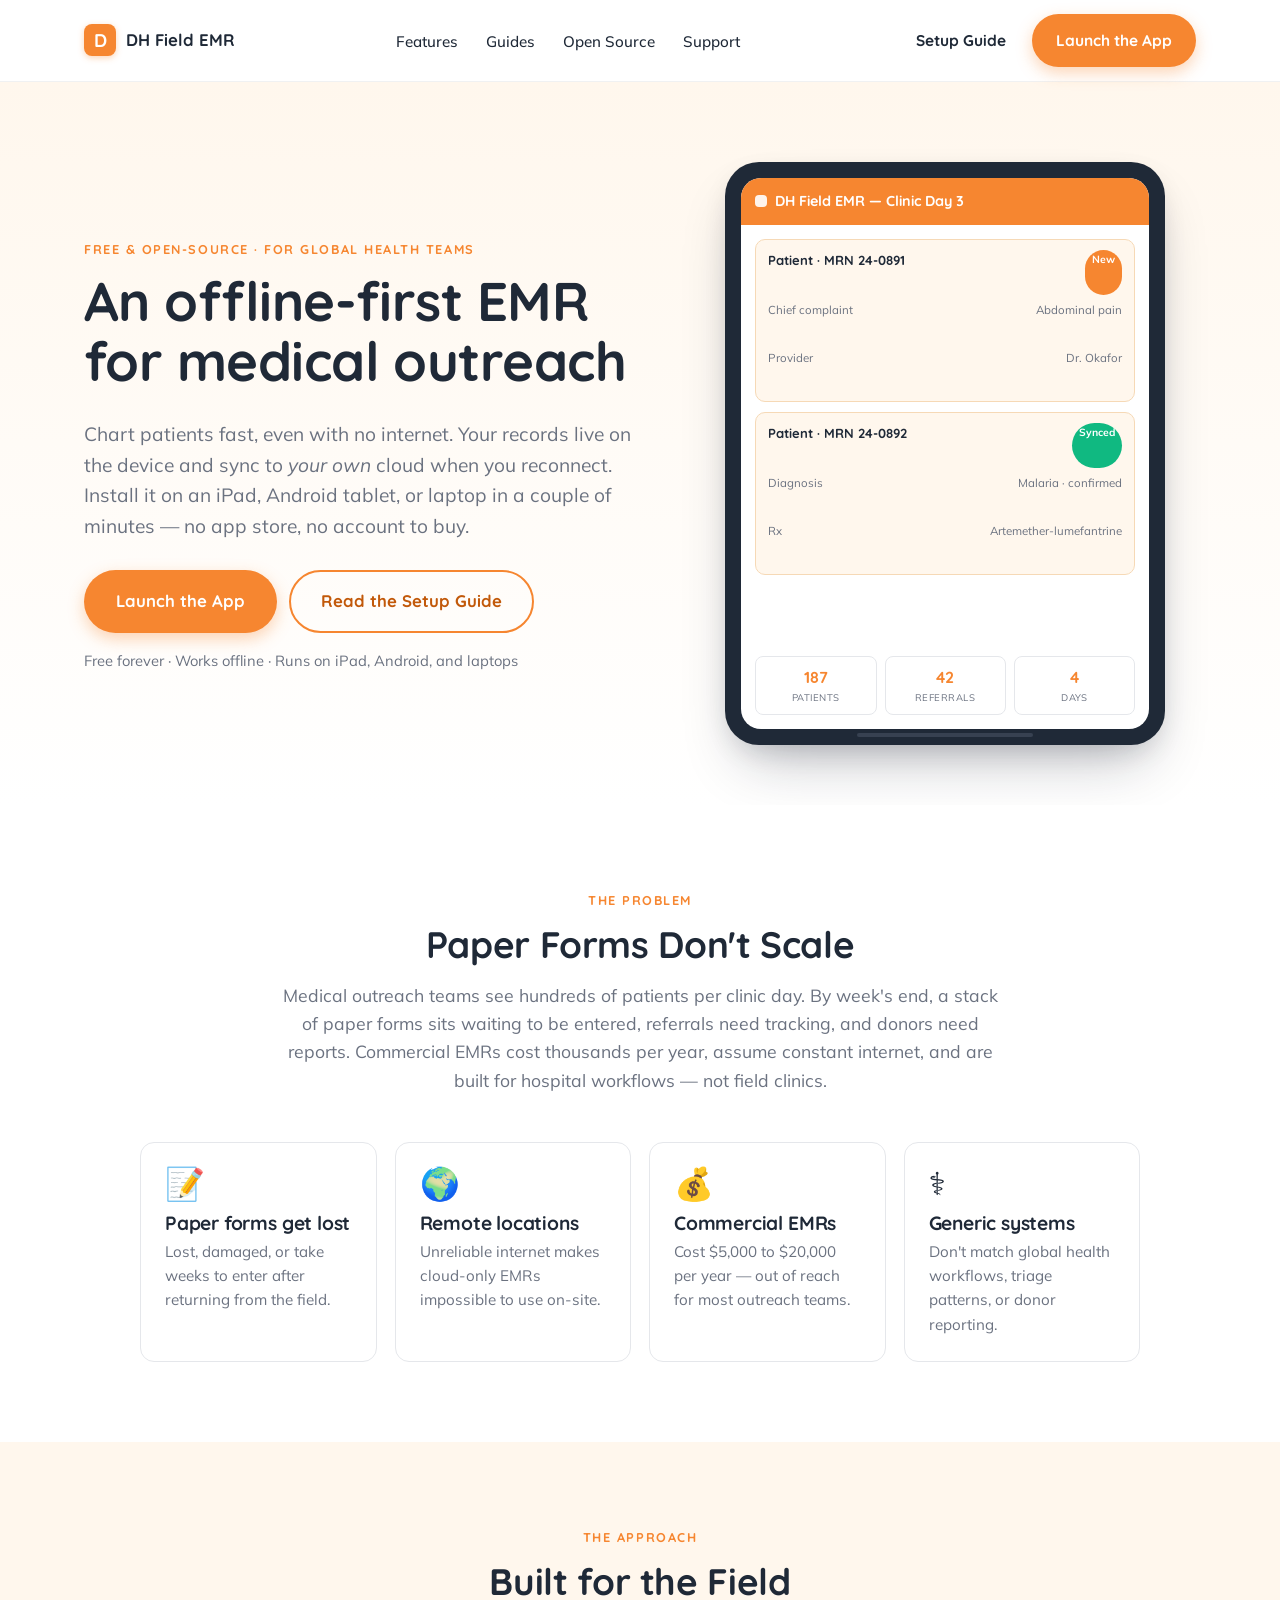
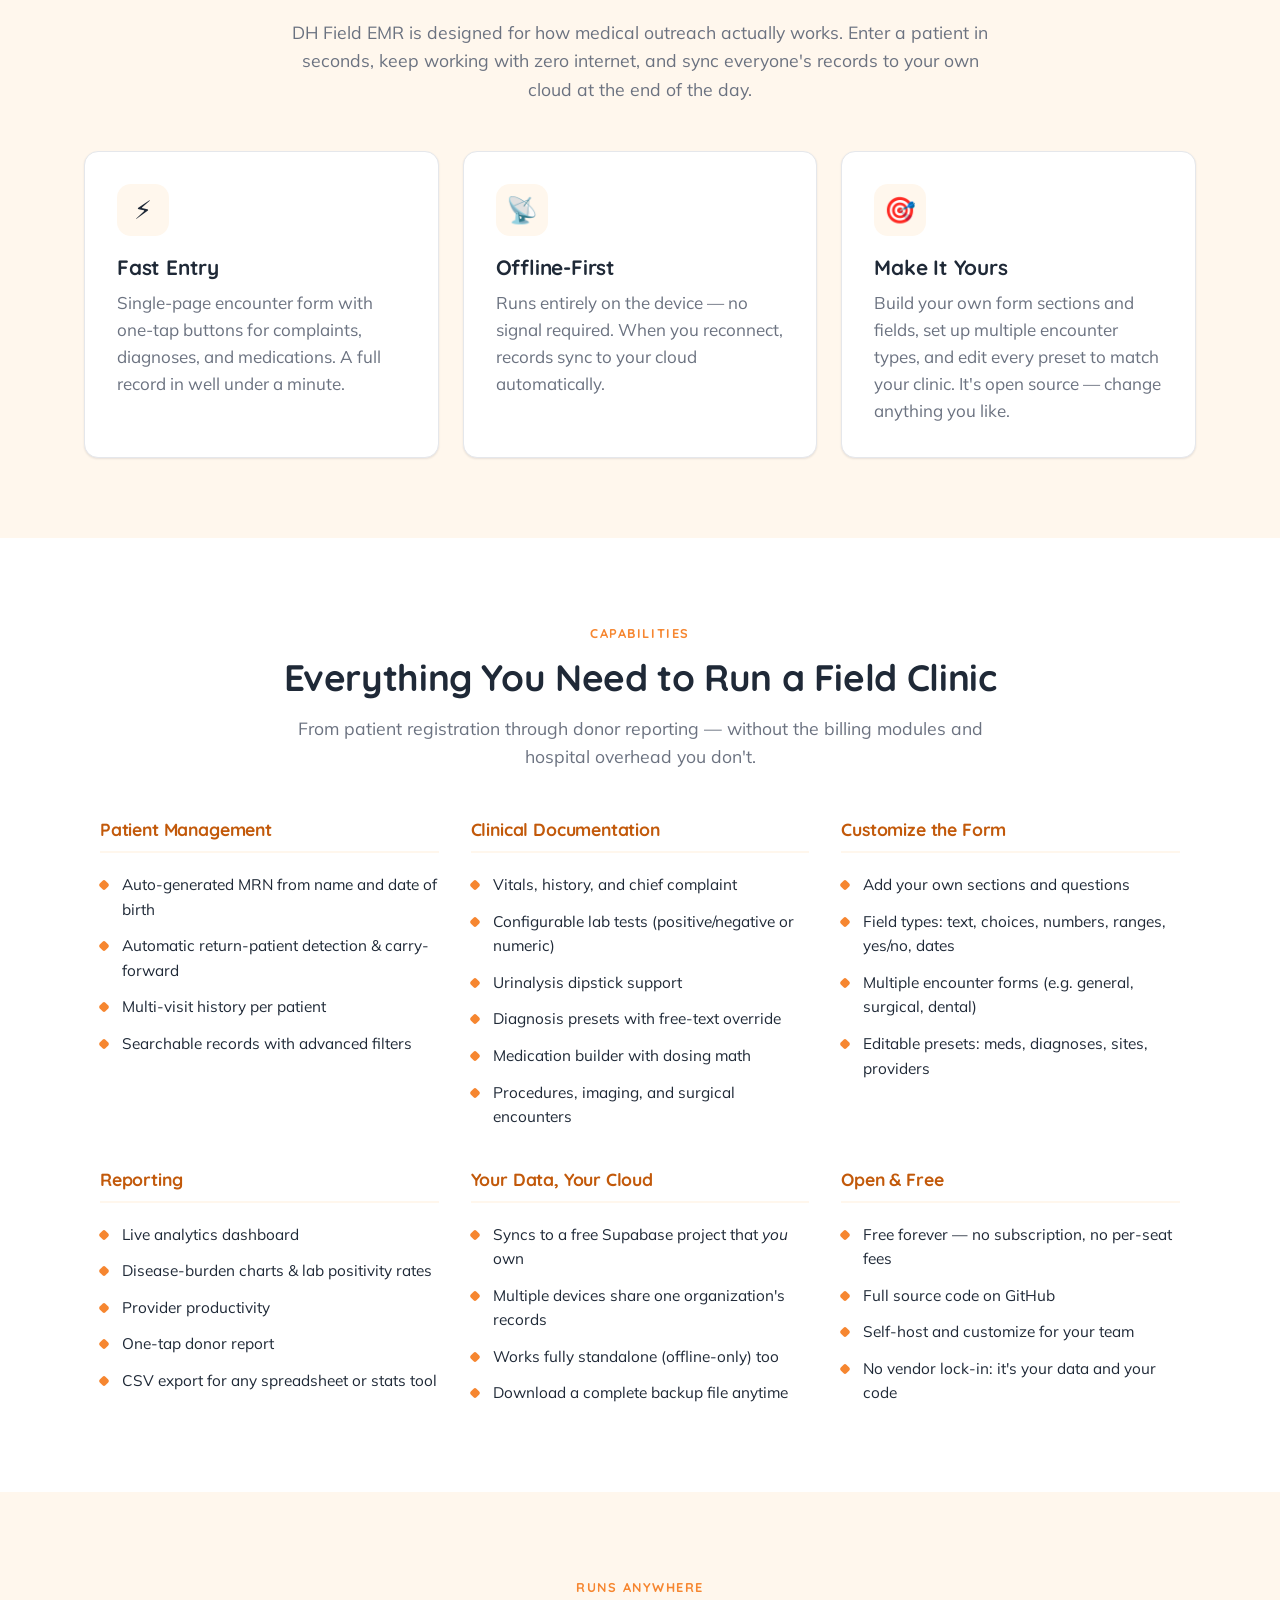
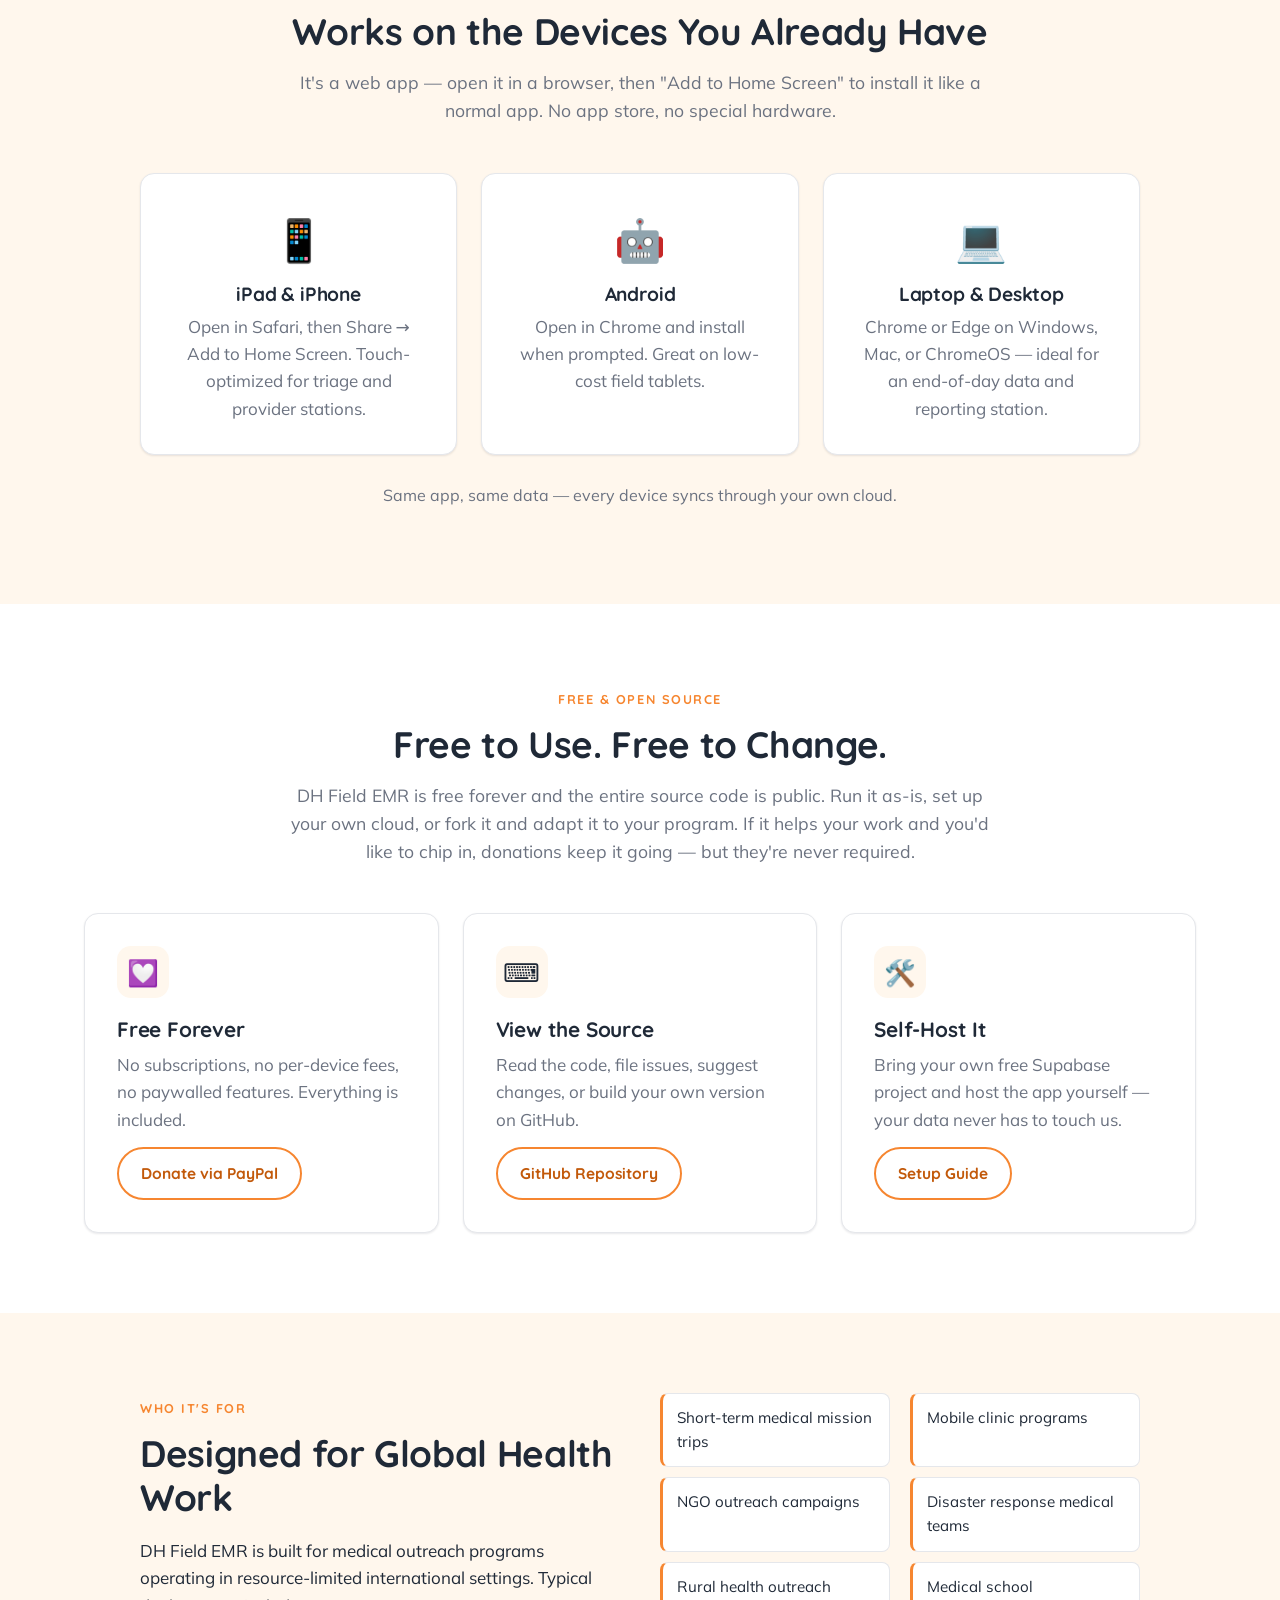
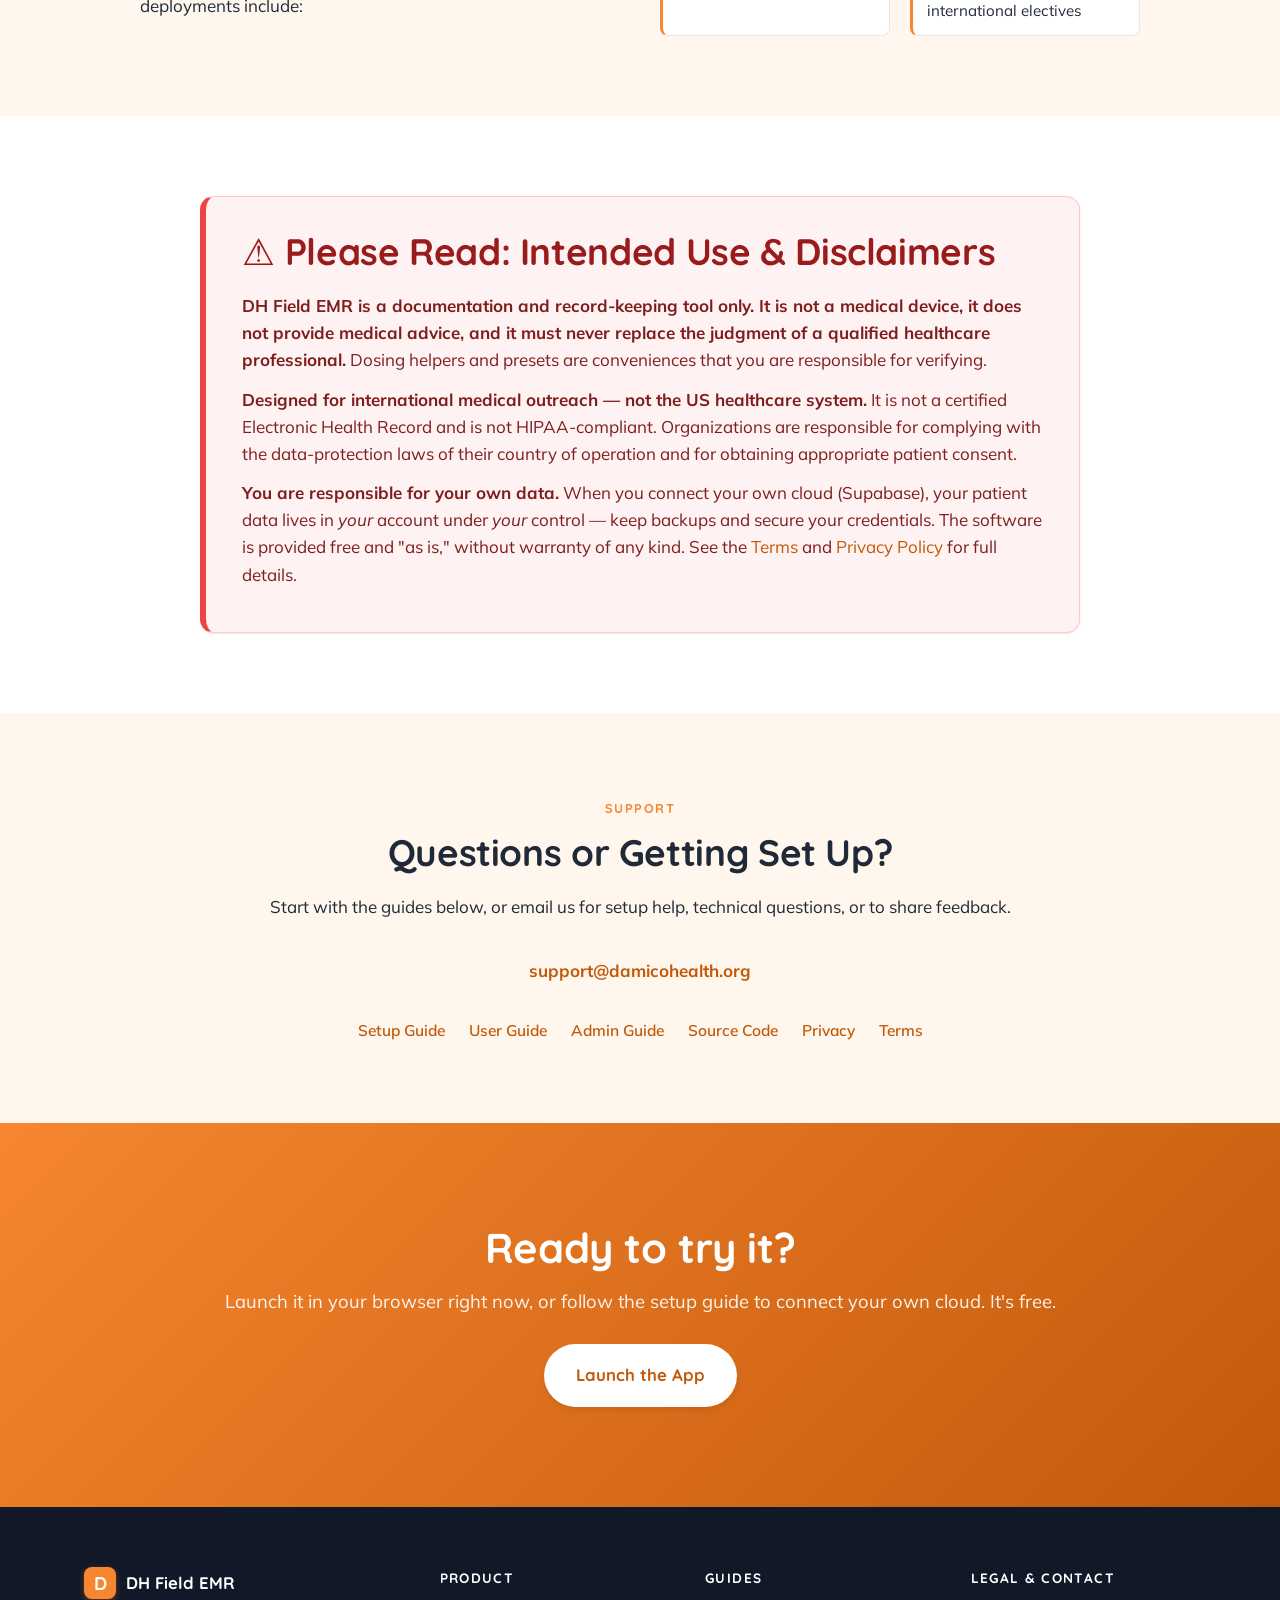
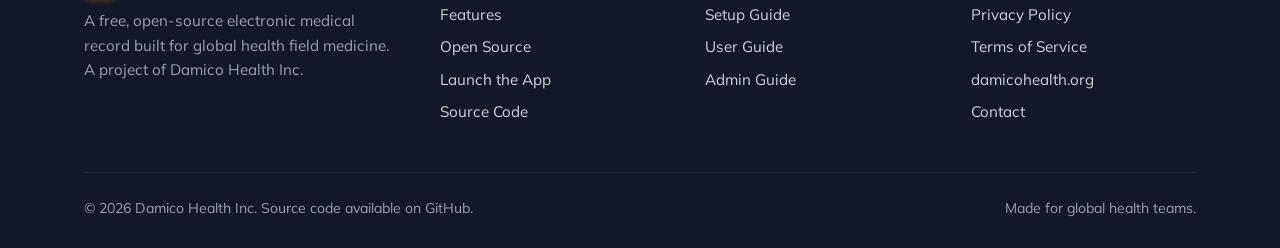
==== index.html @ e1075372 "Rebuild site for the free, open-source PWA direction - Home: honest framing (free + donations, sourc" ====
<!doctype html>
<html lang="en">
<head>
<meta charset="utf-8" />
<meta name="viewport" content="width=device-width, initial-scale=1" />
<meta name="theme-color" content="#F68630" />

<title>DH Field EMR — A free, offline-first EMR for medical outreach</title>
<meta name="description" content="DH Field EMR is a free, open-source electronic medical record for global health and medical outreach teams. Runs in your browser, works offline, and syncs to your own cloud. Install it on an iPad, Android tablet, or laptop." />
<meta name="keywords" content="field EMR, medical outreach, global health EMR, offline EMR, open source EMR, free EMR, self-hosted EMR, PWA, Supabase, Damico Health" />
<meta name="author" content="Damico Health Inc." />
<link rel="canonical" href="https://damicohealth.com/" />

<!-- Open Graph -->
<meta property="og:type" content="website" />
<meta property="og:url" content="https://damicohealth.com/" />
<meta property="og:title" content="DH Field EMR — A free, offline-first EMR for medical outreach" />
<meta property="og:description" content="Free and open-source. Runs in your browser, works offline, syncs to your own cloud. Set it up yourself in minutes." />
<meta property="og:site_name" content="DH Field EMR" />
<meta property="og:image" content="https://damicohealth.com/og-image.png" />

<!-- Twitter -->
<meta name="twitter:card" content="summary_large_image" />
<meta name="twitter:title" content="DH Field EMR — A free, offline-first EMR for medical outreach" />
<meta name="twitter:description" content="Free and open-source. Runs in your browser, works offline, syncs to your own cloud." />
<meta name="twitter:image" content="https://damicohealth.com/og-image.png" />

<!-- Favicon (inline SVG) -->
<link rel="icon" type="image/svg+xml" href="data:image/svg+xml;utf8,<svg xmlns='http://www.w3.org/2000/svg' viewBox='0 0 64 64'><rect width='64' height='64' rx='14' fill='%23F68630'/><text x='50%25' y='54%25' dominant-baseline='middle' text-anchor='middle' font-family='Quicksand,Arial,sans-serif' font-weight='700' font-size='40' fill='white'>D</text></svg>" />
<link rel="apple-touch-icon" href="data:image/svg+xml;utf8,<svg xmlns='http://www.w3.org/2000/svg' viewBox='0 0 64 64'><rect width='64' height='64' rx='14' fill='%23F68630'/><text x='50%25' y='54%25' dominant-baseline='middle' text-anchor='middle' font-family='Quicksand,Arial,sans-serif' font-weight='700' font-size='40' fill='white'>D</text></svg>" />

<!-- Fonts -->
<link rel="preconnect" href="https://fonts.googleapis.com" />
<link rel="preconnect" href="https://fonts.gstatic.com" crossorigin />
<link href="https://fonts.googleapis.com/css2?family=Quicksand:wght@500;600;700&family=Mulish:wght@400;500;600;700&display=swap" rel="stylesheet" />

<link rel="stylesheet" href="styles.css" />

<!-- Structured data -->
<script type="application/ld+json">
{
  "@context": "https://schema.org",
  "@type": "SoftwareApplication",
  "name": "DH Field EMR",
  "operatingSystem": "Web (iPadOS, Android, Windows, macOS, ChromeOS)",
  "applicationCategory": "MedicalApplication",
  "description": "Free, open-source electronic medical record for international medical outreach and global health programs. Runs in the browser, works offline, and syncs to your own cloud.",
  "offers": { "@type": "Offer", "price": "0", "priceCurrency": "USD" },
  "isAccessibleForFree": true,
  "publisher": {
    "@type": "Organization",
    "name": "Damico Health Inc.",
    "url": "https://damicohealth.org"
  }
}
</script>
</head>

<body>

<!-- =======================  NAV  ======================= -->
<header class="nav" id="nav">
  <div class="nav-inner">
    <a href="#top" class="brand" aria-label="DH Field EMR home">
      <span class="brand-logo" aria-hidden="true">D</span>
      <span>DH Field EMR</span>
    </a>
    <nav aria-label="Primary">
      <ul class="nav-links">
        <li><a href="#features">Features</a></li>
        <li><a href="/guides/">Guides</a></li>
        <li><a href="#opensource">Open Source</a></li>
        <li><a href="#support">Support</a></li>
      </ul>
    </nav>
    <div class="nav-cta">
      <a class="btn btn-ghost" href="/guides/getting-started/">Setup Guide</a>
      <a class="btn btn-primary" href="https://damicohealth.github.io/dh-field-emr/pwa-next/">Launch the App</a>
      <button class="nav-toggle" aria-label="Toggle navigation" aria-expanded="false" id="navToggle">
        <span></span><span></span><span></span>
      </button>
    </div>
  </div>
</header>

<main id="top">

<!-- =======================  HERO  ======================= -->
<section class="hero">
  <div class="container hero-grid">
    <div class="hero-copy">
      <span class="eyebrow">Free &amp; open-source · For global health teams</span>
      <h1>An offline-first EMR for medical outreach</h1>
      <p class="hero-lede">Chart patients fast, even with no internet. Your records live on the device and sync to <em>your own</em> cloud when you reconnect. Install it on an iPad, Android tablet, or laptop in a couple of minutes — no app store, no account to buy.</p>
      <div class="hero-ctas">
        <a class="btn btn-primary btn-lg" href="https://damicohealth.github.io/dh-field-emr/pwa-next/">Launch the App</a>
        <a class="btn btn-outline btn-lg" href="/guides/getting-started/">Read the Setup Guide</a>
      </div>
      <p class="hero-note">Free forever &middot; Works offline &middot; Runs on iPad, Android, and laptops</p>
    </div>

    <div class="hero-visual" aria-hidden="true">
      <div class="device">
        <div class="device-screen">
          <div class="mock-bar">DH Field EMR &mdash; Clinic Day 3</div>
          <div class="mock-body">
            <div class="mock-card">
              <div class="mock-row">
                <span class="mock-title">Patient &middot; MRN 24-0891</span>
                <span class="mock-chip">New</span>
              </div>
              <div class="mock-row"><span>Chief complaint</span><span>Abdominal pain</span></div>
              <div class="mock-row"><span>Provider</span><span>Dr. Okafor</span></div>
            </div>
            <div class="mock-card">
              <div class="mock-row">
                <span class="mock-title">Patient &middot; MRN 24-0892</span>
                <span class="mock-chip green">Synced</span>
              </div>
              <div class="mock-row"><span>Diagnosis</span><span>Malaria &middot; confirmed</span></div>
              <div class="mock-row"><span>Rx</span><span>Artemether-lumefantrine</span></div>
            </div>
            <div class="mock-metrics">
              <div class="mock-metric"><div class="v">187</div><div class="l">Patients</div></div>
              <div class="mock-metric"><div class="v">42</div><div class="l">Referrals</div></div>
              <div class="mock-metric"><div class="v">4</div><div class="l">Days</div></div>
            </div>
          </div>
        </div>
      </div>
    </div>
  </div>
</section>

<!-- =======================  PROBLEM  ======================= -->
<section class="section-white" id="problem">
  <div class="container">
    <div class="section-head">
      <span class="eyebrow">The problem</span>
      <h2>Paper Forms Don't Scale</h2>
      <p>Medical outreach teams see hundreds of patients per clinic day. By week's end, a stack of paper forms sits waiting to be entered, referrals need tracking, and donors need reports. Commercial EMRs cost thousands per year, assume constant internet, and are built for hospital workflows &mdash; not field clinics.</p>
    </div>
    <div class="problem-grid">
      <div class="problem-card">
        <div class="emoji" aria-hidden="true">📝</div>
        <h3>Paper forms get lost</h3>
        <p>Lost, damaged, or take weeks to enter after returning from the field.</p>
      </div>
      <div class="problem-card">
        <div class="emoji" aria-hidden="true">🌍</div>
        <h3>Remote locations</h3>
        <p>Unreliable internet makes cloud-only EMRs impossible to use on-site.</p>
      </div>
      <div class="problem-card">
        <div class="emoji" aria-hidden="true">💰</div>
        <h3>Commercial EMRs</h3>
        <p>Cost $5,000 to $20,000 per year &mdash; out of reach for most outreach teams.</p>
      </div>
      <div class="problem-card">
        <div class="emoji" aria-hidden="true">⚕️</div>
        <h3>Generic systems</h3>
        <p>Don't match global health workflows, triage patterns, or donor reporting.</p>
      </div>
    </div>
  </div>
</section>

<!-- =======================  SOLUTION  ======================= -->
<section class="section-light" id="solution">
  <div class="container">
    <div class="section-head">
      <span class="eyebrow">The approach</span>
      <h2>Built for the Field</h2>
      <p>DH Field EMR is designed for how medical outreach actually works. Enter a patient in seconds, keep working with zero internet, and sync everyone's records to your own cloud at the end of the day.</p>
    </div>
    <div class="solution-grid">
      <div class="solution-card">
        <div class="solution-icon" aria-hidden="true">⚡</div>
        <h3>Fast Entry</h3>
        <p>Single-page encounter form with one-tap buttons for complaints, diagnoses, and medications. A full record in well under a minute.</p>
      </div>
      <div class="solution-card">
        <div class="solution-icon" aria-hidden="true">📡</div>
        <h3>Offline-First</h3>
        <p>Runs entirely on the device — no signal required. When you reconnect, records sync to your cloud automatically.</p>
      </div>
      <div class="solution-card">
        <div class="solution-icon" aria-hidden="true">🎯</div>
        <h3>Make It Yours</h3>
        <p>Build your own form sections and fields, set up multiple encounter types, and edit every preset to match your clinic. It's open source — change anything you like.</p>
      </div>
    </div>
  </div>
</section>

<!-- =======================  FEATURES  ======================= -->
<section class="section-white" id="features">
  <div class="container">
    <div class="section-head">
      <span class="eyebrow">Capabilities</span>
      <h2>Everything You Need to Run a Field Clinic</h2>
      <p>From patient registration through donor reporting &mdash; without the billing modules and hospital overhead you don't.</p>
    </div>
    <div class="features-grid">
      <div class="feature-cat">
        <h3>Patient Management</h3>
        <ul>
          <li>Auto-generated MRN from name and date of birth</li>
          <li>Automatic return-patient detection &amp; carry-forward</li>
          <li>Multi-visit history per patient</li>
          <li>Searchable records with advanced filters</li>
        </ul>
      </div>
      <div class="feature-cat">
        <h3>Clinical Documentation</h3>
        <ul>
          <li>Vitals, history, and chief complaint</li>
          <li>Configurable lab tests (positive/negative or numeric)</li>
          <li>Urinalysis dipstick support</li>
          <li>Diagnosis presets with free-text override</li>
          <li>Medication builder with dosing math</li>
          <li>Procedures, imaging, and surgical encounters</li>
        </ul>
      </div>
      <div class="feature-cat">
        <h3>Customize the Form</h3>
        <ul>
          <li>Add your own sections and questions</li>
          <li>Field types: text, choices, numbers, ranges, yes/no, dates</li>
          <li>Multiple encounter forms (e.g. general, surgical, dental)</li>
          <li>Editable presets: meds, diagnoses, sites, providers</li>
        </ul>
      </div>
      <div class="feature-cat">
        <h3>Reporting</h3>
        <ul>
          <li>Live analytics dashboard</li>
          <li>Disease-burden charts &amp; lab positivity rates</li>
          <li>Provider productivity</li>
          <li>One-tap donor report</li>
          <li>CSV export for any spreadsheet or stats tool</li>
        </ul>
      </div>
      <div class="feature-cat">
        <h3>Your Data, Your Cloud</h3>
        <ul>
          <li>Syncs to a free Supabase project that <em>you</em> own</li>
          <li>Multiple devices share one organization's records</li>
          <li>Works fully standalone (offline-only) too</li>
          <li>Download a complete backup file anytime</li>
        </ul>
      </div>
      <div class="feature-cat">
        <h3>Open &amp; Free</h3>
        <ul>
          <li>Free forever — no subscription, no per-seat fees</li>
          <li>Full source code on GitHub</li>
          <li>Self-host and customize for your team</li>
          <li>No vendor lock-in: it's your data and your code</li>
        </ul>
      </div>
    </div>
  </div>
</section>

<!-- =======================  PLATFORMS  ======================= -->
<section class="section-light" id="platforms">
  <div class="container">
    <div class="section-head">
      <span class="eyebrow">Runs anywhere</span>
      <h2>Works on the Devices You Already Have</h2>
      <p>It's a web app — open it in a browser, then "Add to Home Screen" to install it like a normal app. No app store, no special hardware.</p>
    </div>
    <div class="platform-grid">
      <div class="platform-card">
        <div class="icon" aria-hidden="true">📱</div>
        <h3>iPad &amp; iPhone</h3>
        <p>Open in Safari, then Share → Add to Home Screen. Touch-optimized for triage and provider stations.</p>
      </div>
      <div class="platform-card">
        <div class="icon" aria-hidden="true">🤖</div>
        <h3>Android</h3>
        <p>Open in Chrome and install when prompted. Great on low-cost field tablets.</p>
      </div>
      <div class="platform-card">
        <div class="icon" aria-hidden="true">💻</div>
        <h3>Laptop &amp; Desktop</h3>
        <p>Chrome or Edge on Windows, Mac, or ChromeOS — ideal for an end-of-day data and reporting station.</p>
      </div>
    </div>
    <p class="platform-note">Same app, same data — every device syncs through your own cloud.</p>
  </div>
</section>

<!-- =======================  OPEN SOURCE / FREE  ======================= -->
<section class="section-white" id="opensource">
  <div class="container">
    <div class="section-head">
      <span class="eyebrow">Free &amp; open source</span>
      <h2>Free to Use. Free to Change.</h2>
      <p>DH Field EMR is free forever and the entire source code is public. Run it as-is, set up your own cloud, or fork it and adapt it to your program. If it helps your work and you'd like to chip in, donations keep it going — but they're never required.</p>
    </div>
    <div class="solution-grid">
      <div class="solution-card">
        <div class="solution-icon" aria-hidden="true">💟</div>
        <h3>Free Forever</h3>
        <p>No subscriptions, no per-device fees, no paywalled features. Everything is included.</p>
        <p style="margin-top:14px;"><a class="btn btn-outline" href="https://www.paypal.com/donate/?hosted_button_id=36XWD8PJYBJRU" target="_blank" rel="noopener">Donate via PayPal</a></p>
      </div>
      <div class="solution-card">
        <div class="solution-icon" aria-hidden="true">⌨️</div>
        <h3>View the Source</h3>
        <p>Read the code, file issues, suggest changes, or build your own version on GitHub.</p>
        <p style="margin-top:14px;"><a class="btn btn-outline" href="https://github.com/DamicoHealth/dh-field-emr">GitHub Repository</a></p>
      </div>
      <div class="solution-card">
        <div class="solution-icon" aria-hidden="true">🛠️</div>
        <h3>Self-Host It</h3>
        <p>Bring your own free Supabase project and host the app yourself — your data never has to touch us.</p>
        <p style="margin-top:14px;"><a class="btn btn-outline" href="/guides/getting-started/">Setup Guide</a></p>
      </div>
    </div>
  </div>
</section>

<!-- =======================  USE CASE  ======================= -->
<section class="section-light" id="usecase">
  <div class="container">
    <div class="usecase-grid">
      <div>
        <span class="eyebrow">Who it's for</span>
        <h2>Designed for Global Health Work</h2>
        <p>DH Field EMR is built for medical outreach programs operating in resource-limited international settings. Typical deployments include:</p>
      </div>
      <ul class="usecase-list">
        <li>Short-term medical mission trips</li>
        <li>Mobile clinic programs</li>
        <li>NGO outreach campaigns</li>
        <li>Disaster response medical teams</li>
        <li>Rural health outreach</li>
        <li>Medical school international electives</li>
      </ul>
    </div>
  </div>
</section>

<!-- =======================  IMPORTANT NOTICE  ======================= -->
<section class="section-white" id="notice">
  <div class="container">
    <div class="warning">
      <h2><span aria-hidden="true">⚠️</span> Please Read: Intended Use &amp; Disclaimers</h2>
      <p><strong>DH Field EMR is a documentation and record-keeping tool only. It is not a medical device, it does not provide medical advice, and it must never replace the judgment of a qualified healthcare professional.</strong> Dosing helpers and presets are conveniences that you are responsible for verifying.</p>
      <p><strong>Designed for international medical outreach &mdash; not the US healthcare system.</strong> It is not a certified Electronic Health Record and is not HIPAA-compliant. Organizations are responsible for complying with the data-protection laws of their country of operation and for obtaining appropriate patient consent.</p>
      <p><strong>You are responsible for your own data.</strong> When you connect your own cloud (Supabase), your patient data lives in <em>your</em> account under <em>your</em> control — keep backups and secure your credentials. The software is provided free and "as is," without warranty of any kind. See the <a href="/terms/">Terms</a> and <a href="/privacy/">Privacy Policy</a> for full details.</p>
    </div>
  </div>
</section>

<!-- =======================  SUPPORT  ======================= -->
<section class="section-light" id="support">
  <div class="container">
    <div class="support">
      <span class="eyebrow">Support</span>
      <h2>Questions or Getting Set Up?</h2>
      <p>Start with the guides below, or email us for setup help, technical questions, or to share feedback.</p>
      <a class="support-email" href="mailto:support@damicohealth.org">support@damicohealth.org</a>
      <div class="support-links">
        <a href="/guides/getting-started/">Setup Guide</a>
        <a href="/guides/user-guide/">User Guide</a>
        <a href="/guides/admin-guide/">Admin Guide</a>
        <a href="https://github.com/DamicoHealth/dh-field-emr">Source Code</a>
        <a href="/privacy/">Privacy</a>
        <a href="/terms/">Terms</a>
      </div>
    </div>
  </div>
</section>

<!-- =======================  FINAL CTA  ======================= -->
<section class="final-cta">
  <h2>Ready to try it?</h2>
  <p>Launch it in your browser right now, or follow the setup guide to connect your own cloud. It's free.</p>
  <a class="btn btn-light btn-lg" href="https://damicohealth.github.io/dh-field-emr/pwa-next/">Launch the App</a>
</section>

</main>

<!-- =======================  FOOTER  ======================= -->
<footer class="footer">
  <div class="container">
    <div class="footer-grid">
      <div class="footer-brand">
        <a href="#top" class="brand">
          <span class="brand-logo" aria-hidden="true">D</span>
          <span>DH Field EMR</span>
        </a>
        <p>A free, open-source electronic medical record built for global health field medicine. A project of Damico Health Inc.</p>
      </div>
      <div>
        <h4>Product</h4>
        <ul>
          <li><a href="#features">Features</a></li>
          <li><a href="#opensource">Open Source</a></li>
          <li><a href="https://damicohealth.github.io/dh-field-emr/pwa-next/">Launch the App</a></li>
          <li><a href="https://github.com/DamicoHealth/dh-field-emr">Source Code</a></li>
        </ul>
      </div>
      <div>
        <h4>Guides</h4>
        <ul>
          <li><a href="/guides/getting-started/">Setup Guide</a></li>
          <li><a href="/guides/user-guide/">User Guide</a></li>
          <li><a href="/guides/admin-guide/">Admin Guide</a></li>
        </ul>
      </div>
      <div>
        <h4>Legal &amp; Contact</h4>
        <ul>
          <li><a href="/privacy/">Privacy Policy</a></li>
          <li><a href="/terms/">Terms of Service</a></li>
          <li><a href="https://damicohealth.org">damicohealth.org</a></li>
          <li><a href="mailto:support@damicohealth.org">Contact</a></li>
        </ul>
      </div>
    </div>
    <div class="footer-bottom">
      <div>&copy; 2026 Damico Health Inc. Source code available on GitHub.</div>
      <div>Made for global health teams.</div>
    </div>
  </div>
</footer>

<script>
  // Mobile nav toggle
  (function(){
    var nav = document.getElementById('nav');
    var btn = document.getElementById('navToggle');
    if (btn) {
      btn.addEventListener('click', function(){
        var open = nav.classList.toggle('open');
        btn.setAttribute('aria-expanded', open ? 'true' : 'false');
      });
      nav.querySelectorAll('.nav-links a').forEach(function(a){
        a.addEventListener('click', function(){
          nav.classList.remove('open');
          btn.setAttribute('aria-expanded', 'false');
        });
      });
    }
  })();
</script>

</body>
</html>
---- styles.css ----
/* =========================================================
   DH Field EMR — damicohealth.com stylesheet
   ========================================================= */

:root {
  --orange: #F68630;
  --orange-dark: #c2590a;
  --cream: #fff7ed;
  --text: #1f2937;
  --muted: #6b7280;
  --success: #10b981;
  --danger: #ef4444;
  --border: #e5e7eb;
  --card-bg: #ffffff;
  --surface: #fafafa;
  --radius: 14px;
  --radius-sm: 8px;
  --shadow-sm: 0 1px 2px rgba(15, 23, 42, 0.06), 0 1px 3px rgba(15, 23, 42, 0.04);
  --shadow-md: 0 4px 6px -1px rgba(15, 23, 42, 0.08), 0 2px 4px -2px rgba(15, 23, 42, 0.04);
  --shadow-lg: 0 10px 25px -5px rgba(15, 23, 42, 0.1), 0 8px 10px -6px rgba(15, 23, 42, 0.04);
  --max-w: 1160px;
  --font-body: "Mulish", "Inter", system-ui, -apple-system, "Segoe UI", Roboto, Helvetica, Arial, sans-serif;
  --font-head: "Quicksand", var(--font-body);
}

/* Reset */
*, *::before, *::after { box-sizing: border-box; }
html { scroll-behavior: smooth; -webkit-text-size-adjust: 100%; }
body {
  margin: 0;
  font-family: var(--font-body);
  color: var(--text);
  background: #ffffff;
  line-height: 1.6;
  font-size: 17px;
  -webkit-font-smoothing: antialiased;
  -moz-osx-font-smoothing: grayscale;
}
img, svg { max-width: 100%; display: block; }
a { color: var(--orange-dark); text-decoration: none; transition: color .15s ease; }
a:hover { color: var(--orange); }
h1, h2, h3, h4 {
  font-family: var(--font-head);
  font-weight: 700;
  color: var(--text);
  letter-spacing: -0.01em;
  margin: 0 0 .5em;
}
h1 { font-size: clamp(2rem, 5vw, 3.4rem); line-height: 1.1; }
h2 { font-size: clamp(1.6rem, 3.5vw, 2.3rem); line-height: 1.2; }
h3 { font-size: 1.2rem; line-height: 1.3; }
p { margin: 0 0 1em; }
ul { margin: 0 0 1em; padding-left: 1.2em; }
code, pre { font-family: ui-monospace, SFMono-Regular, Menlo, monospace; }

/* Layout */
.container {
  max-width: var(--max-w);
  margin: 0 auto;
  padding: 0 24px;
}
section { padding: 80px 0; }
.section-light { background: var(--cream); }
.section-white { background: #ffffff; }
.section-head {
  text-align: center;
  max-width: 720px;
  margin: 0 auto 48px;
}
.section-head h2 { margin-bottom: .4em; }
.section-head p { color: var(--muted); font-size: 1.1rem; }
.eyebrow {
  display: inline-block;
  font-family: var(--font-head);
  font-weight: 700;
  font-size: .8rem;
  letter-spacing: .12em;
  text-transform: uppercase;
  color: var(--orange);
  margin-bottom: 12px;
}

/* Navigation */
.nav {
  position: sticky;
  top: 0;
  z-index: 50;
  background: rgba(255,255,255,0.92);
  backdrop-filter: saturate(180%) blur(12px);
  -webkit-backdrop-filter: saturate(180%) blur(12px);
  border-bottom: 1px solid rgba(15,23,42,0.06);
}
.nav-inner {
  display: flex;
  align-items: center;
  justify-content: space-between;
  gap: 24px;
  padding: 14px 24px;
  max-width: var(--max-w);
  margin: 0 auto;
}
.brand { display: flex; align-items: center; gap: 10px; text-decoration: none; color: var(--text); font-family: var(--font-head); font-weight: 700; font-size: 1.05rem; }
.brand:hover { color: var(--text); }
.brand-logo {
  width: 32px; height: 32px;
  background: var(--orange);
  border-radius: 8px;
  display: grid; place-items: center;
  color: #fff;
  font-family: var(--font-head);
  font-weight: 700;
  font-size: 1.15rem;
  box-shadow: 0 2px 6px rgba(246,134,48,.35);
}
.nav-links {
  display: flex;
  align-items: center;
  gap: 28px;
  list-style: none;
  padding: 0; margin: 0;
}
.nav-links a {
  color: var(--text);
  font-weight: 500;
  font-size: .95rem;
}
.nav-links a:hover { color: var(--orange); }
.nav-cta { display: flex; gap: 10px; align-items: center; }
.nav-toggle { display: none; background: none; border: 0; padding: 6px; cursor: pointer; }
.nav-toggle span {
  display: block; width: 24px; height: 2px; background: var(--text);
  margin: 5px 0; border-radius: 2px;
}

@media (max-width: 860px) {
  .nav-links, .nav-cta .btn-ghost { display: none; }
  .nav-toggle { display: block; }
  .nav.open .nav-links {
    display: flex;
    position: absolute;
    top: 100%;
    left: 0; right: 0;
    flex-direction: column;
    padding: 16px 24px;
    background: #fff;
    border-bottom: 1px solid var(--border);
    gap: 14px;
  }
}

/* Buttons */
.btn {
  display: inline-flex;
  align-items: center;
  justify-content: center;
  gap: 8px;
  padding: 12px 22px;
  border-radius: 999px;
  font-family: var(--font-head);
  font-weight: 700;
  font-size: .97rem;
  border: 2px solid transparent;
  cursor: pointer;
  text-decoration: none;
  transition: transform .15s ease, box-shadow .15s ease, background .15s ease, color .15s ease, border-color .15s ease;
  white-space: nowrap;
}
.btn-primary {
  background: var(--orange);
  color: #fff;
  box-shadow: 0 6px 16px rgba(246,134,48,.35);
}
.btn-primary:hover {
  background: var(--orange-dark);
  color: #fff;
  transform: translateY(-1px);
  box-shadow: 0 8px 22px rgba(246,134,48,.45);
}
.btn-outline {
  background: transparent;
  color: var(--orange-dark);
  border-color: var(--orange);
}
.btn-outline:hover {
  background: var(--orange);
  color: #fff;
}
.btn-ghost {
  background: transparent;
  color: var(--text);
  padding: 8px 14px;
}
.btn-ghost:hover { color: var(--orange); }
.btn-light {
  background: #fff;
  color: var(--orange-dark);
  box-shadow: var(--shadow-md);
}
.btn-light:hover { background: var(--cream); color: var(--orange-dark); }
.btn-lg { padding: 16px 30px; font-size: 1.05rem; }

/* Hero */
.hero {
  background: linear-gradient(180deg, var(--cream) 0%, #fff 100%);
  padding: 80px 0 60px;
  overflow: hidden;
}
.hero-grid {
  display: grid;
  grid-template-columns: 1.05fr .95fr;
  gap: 56px;
  align-items: center;
}
.hero-copy h1 { margin-top: 0; }
.hero-lede {
  font-size: 1.2rem;
  color: var(--muted);
  margin-bottom: 28px;
}
.hero-ctas {
  display: flex;
  gap: 12px;
  flex-wrap: wrap;
  margin-bottom: 16px;
}
.hero-note {
  color: var(--muted);
  font-size: .92rem;
  margin: 0;
}
.hero-visual {
  position: relative;
  display: grid;
  place-items: center;
}

/* iPad mockup */
.device {
  width: 100%;
  max-width: 440px;
  aspect-ratio: 4/5.3;
  background: #1f2937;
  border-radius: 34px;
  padding: 16px;
  box-shadow: 0 30px 60px -20px rgba(15,23,42,0.3), 0 10px 30px -10px rgba(15,23,42,0.2);
  position: relative;
}
.device::before {
  content: "";
  position: absolute;
  inset: auto 0 8px 0;
  margin: 0 auto;
  width: 40%;
  height: 4px;
  background: #374151;
  border-radius: 4px;
}
.device-screen {
  background: #fff;
  border-radius: 20px;
  width: 100%;
  height: 100%;
  overflow: hidden;
  display: flex;
  flex-direction: column;
}
.mock-bar {
  background: var(--orange);
  color: #fff;
  padding: 12px 14px;
  font-family: var(--font-head);
  font-weight: 700;
  font-size: .9rem;
  display: flex;
  align-items: center;
  gap: 8px;
}
.mock-bar::before {
  content: "";
  width: 12px; height: 12px;
  background: #fff;
  border-radius: 4px;
  opacity: .9;
}
.mock-body { padding: 14px; display: grid; gap: 10px; flex: 1; }
.mock-card {
  background: var(--cream);
  border: 1px solid #f6d9b6;
  border-radius: 10px;
  padding: 10px 12px;
  display: grid;
  gap: 6px;
}
.mock-card .mock-title { font-family: var(--font-head); font-weight: 700; font-size: .82rem; color: var(--text); }
.mock-row { display: flex; justify-content: space-between; font-size: .72rem; color: var(--muted); }
.mock-chip {
  display: inline-block;
  background: var(--orange);
  color: #fff;
  font-size: .65rem;
  padding: 2px 7px;
  border-radius: 999px;
  font-weight: 700;
}
.mock-chip.green { background: var(--success); }
.mock-metrics { display: grid; grid-template-columns: repeat(3,1fr); gap: 8px; margin-top: auto; }
.mock-metric {
  background: #fff;
  border: 1px solid var(--border);
  border-radius: 8px;
  padding: 8px;
  text-align: center;
}
.mock-metric .v { font-family: var(--font-head); font-weight: 700; color: var(--orange); font-size: 1rem; }
.mock-metric .l { font-size: .6rem; color: var(--muted); text-transform: uppercase; letter-spacing: .05em; }

@media (max-width: 860px) {
  .hero-grid { grid-template-columns: 1fr; gap: 36px; }
  .hero-visual { order: -1; }
  .device { max-width: 320px; }
}

/* Problem grid */
.problem-grid {
  display: grid;
  grid-template-columns: repeat(auto-fit, minmax(220px, 1fr));
  gap: 18px;
  max-width: 1000px;
  margin: 0 auto;
}
.problem-card {
  background: var(--card-bg);
  border: 1px solid var(--border);
  border-radius: var(--radius);
  padding: 24px;
  text-align: left;
  transition: transform .2s ease, box-shadow .2s ease, border-color .2s ease;
}
.problem-card:hover {
  transform: translateY(-2px);
  border-color: rgba(246,134,48,.4);
  box-shadow: var(--shadow-md);
}
.problem-card .emoji { font-size: 2rem; line-height: 1; margin-bottom: 12px; }
.problem-card h3 { margin-bottom: 4px; }
.problem-card p { color: var(--muted); font-size: .95rem; margin: 0; }

/* Solution grid */
.solution-grid {
  display: grid;
  grid-template-columns: repeat(3, 1fr);
  gap: 24px;
}
@media (max-width: 860px) {
  .solution-grid { grid-template-columns: 1fr; }
}
.solution-card {
  background: #fff;
  border-radius: var(--radius);
  padding: 32px;
  box-shadow: var(--shadow-sm);
  border: 1px solid var(--border);
  transition: transform .2s ease, box-shadow .2s ease;
}
.solution-card:hover { transform: translateY(-3px); box-shadow: var(--shadow-lg); }
.solution-icon {
  width: 52px; height: 52px;
  border-radius: 14px;
  background: var(--cream);
  display: grid; place-items: center;
  font-size: 1.6rem;
  margin-bottom: 18px;
}
.solution-card h3 { font-size: 1.3rem; margin-bottom: 8px; }
.solution-card p { color: var(--muted); margin: 0; }

/* Features */
.features-grid {
  display: grid;
  grid-template-columns: repeat(3, 1fr);
  gap: 32px;
  max-width: 1080px;
  margin: 0 auto;
}
@media (max-width: 960px) { .features-grid { grid-template-columns: repeat(2,1fr); } }
@media (max-width: 600px) { .features-grid { grid-template-columns: 1fr; } }
.feature-cat h3 {
  font-size: 1.1rem;
  color: var(--orange-dark);
  padding-bottom: 10px;
  margin-bottom: 14px;
  border-bottom: 2px solid var(--cream);
}
.feature-cat ul {
  list-style: none;
  padding: 0;
  margin: 0;
}
.feature-cat li {
  padding: 6px 0 6px 22px;
  position: relative;
  color: var(--text);
  font-size: .96rem;
}
.feature-cat li::before {
  content: "";
  position: absolute;
  left: 0; top: 14px;
  width: 8px; height: 8px;
  background: var(--orange);
  border-radius: 2px;
  transform: rotate(45deg);
}

/* Platforms */
.platform-grid {
  display: grid;
  grid-template-columns: repeat(3,1fr);
  gap: 24px;
  max-width: 1000px;
  margin: 0 auto;
}
@media (max-width: 860px) { .platform-grid { grid-template-columns: 1fr; } }
.platform-card {
  background: #fff;
  border: 1px solid var(--border);
  border-radius: var(--radius);
  padding: 32px;
  text-align: center;
  box-shadow: var(--shadow-sm);
}
.platform-card .icon { font-size: 2.6rem; margin-bottom: 10px; }
.platform-card h3 { margin-bottom: 6px; }
.platform-card p { color: var(--muted); margin: 0; }
.platform-note {
  text-align: center;
  color: var(--muted);
  margin-top: 28px;
  font-size: 1rem;
}

/* Pricing */
.billing-toggle {
  display: inline-flex;
  align-items: center;
  gap: 10px;
  background: #fff;
  padding: 6px;
  border-radius: 999px;
  border: 1px solid var(--border);
  margin: 0 auto 32px;
}
.billing-toggle button {
  border: 0;
  background: transparent;
  padding: 8px 18px;
  font-family: var(--font-head);
  font-weight: 700;
  color: var(--muted);
  border-radius: 999px;
  cursor: pointer;
  font-size: .92rem;
  transition: all .15s ease;
}
.billing-toggle button.active {
  background: var(--orange);
  color: #fff;
}
.billing-wrap { text-align: center; }
.pricing-grid {
  display: grid;
  grid-template-columns: repeat(3,1fr);
  gap: 24px;
  max-width: 1080px;
  margin: 0 auto;
}
@media (max-width: 960px) { .pricing-grid { grid-template-columns: 1fr; max-width: 460px; } }
.price-card {
  background: #fff;
  border: 1px solid var(--border);
  border-radius: var(--radius);
  padding: 32px 28px;
  position: relative;
  display: flex;
  flex-direction: column;
  box-shadow: var(--shadow-sm);
  transition: box-shadow .2s ease, transform .2s ease;
}
.price-card:hover { box-shadow: var(--shadow-md); }
.price-card.featured {
  border: 2px solid var(--orange);
  transform: translateY(-6px);
  box-shadow: 0 20px 40px -10px rgba(246,134,48,.25);
}
.price-badge {
  position: absolute;
  top: -14px;
  left: 50%;
  transform: translateX(-50%);
  background: var(--orange);
  color: #fff;
  padding: 5px 14px;
  border-radius: 999px;
  font-family: var(--font-head);
  font-weight: 700;
  font-size: .75rem;
  letter-spacing: .05em;
  text-transform: uppercase;
}
.price-card h3 {
  font-size: 1.4rem;
  margin-bottom: 4px;
}
.price-tag {
  font-family: var(--font-head);
  font-weight: 700;
  font-size: 2.6rem;
  color: var(--text);
  margin: 12px 0 2px;
}
.price-tag .unit {
  font-size: 1rem;
  font-weight: 500;
  color: var(--muted);
}
.price-sub {
  color: var(--muted);
  font-size: .9rem;
  margin-bottom: 20px;
}
.price-card ul {
  list-style: none;
  padding: 0;
  margin: 0 0 24px;
  flex: 1;
}
.price-card li {
  padding: 8px 0 8px 26px;
  position: relative;
  font-size: .95rem;
}
.price-card li::before {
  content: "";
  position: absolute;
  left: 0; top: 13px;
  width: 14px; height: 8px;
  border-left: 2.5px solid var(--success);
  border-bottom: 2.5px solid var(--success);
  transform: rotate(-45deg);
}
.price-foot {
  text-align: center;
  color: var(--muted);
  margin-top: 28px;
  font-size: .95rem;
}

/* Use case */
.usecase-grid {
  display: grid;
  grid-template-columns: 1fr 1fr;
  gap: 40px;
  align-items: center;
  max-width: 1000px;
  margin: 0 auto;
}
@media (max-width: 860px) { .usecase-grid { grid-template-columns: 1fr; } }
.usecase-list {
  list-style: none;
  padding: 0;
  margin: 0;
  display: grid;
  grid-template-columns: 1fr 1fr;
  gap: 10px 20px;
}
@media (max-width: 500px) { .usecase-list { grid-template-columns: 1fr; } }
.usecase-list li {
  background: #fff;
  border: 1px solid var(--border);
  border-left: 3px solid var(--orange);
  padding: 12px 14px;
  border-radius: 8px;
  font-size: .95rem;
}

/* Warning box */
.warning {
  max-width: 880px;
  margin: 0 auto;
  background: #fef2f2;
  border: 1px solid #fecaca;
  border-left: 6px solid var(--danger);
  border-radius: var(--radius);
  padding: 32px 36px;
  box-shadow: var(--shadow-sm);
}
.warning h2 {
  color: #991b1b;
  display: flex;
  align-items: center;
  gap: 10px;
}
.warning p { color: #7f1d1d; margin-bottom: 12px; }
.warning strong { color: #7f1d1d; }

/* Support */
.support {
  max-width: 760px;
  margin: 0 auto;
  text-align: center;
}
.support-email {
  display: inline-block;
  background: var(--cream);
  padding: 10px 20px;
  border-radius: 999px;
  font-weight: 700;
  margin: 10px 0 24px;
}
.support-links {
  display: flex;
  flex-wrap: wrap;
  justify-content: center;
  gap: 12px 24px;
  font-size: .97rem;
}
.support-links a {
  color: var(--orange-dark);
  font-weight: 600;
}

/* Final CTA */
.final-cta {
  background: linear-gradient(135deg, var(--orange) 0%, var(--orange-dark) 100%);
  color: #fff;
  text-align: center;
  padding: 100px 24px;
}
.final-cta h2 { color: #fff; font-size: clamp(1.8rem, 4vw, 2.6rem); margin-bottom: 14px; }
.final-cta p { color: rgba(255,255,255,.92); font-size: 1.15rem; margin-bottom: 28px; }

/* Footer */
.footer {
  background: #111827;
  color: #d1d5db;
  padding: 60px 0 28px;
  font-size: .95rem;
}
.footer-grid {
  display: grid;
  grid-template-columns: 1.4fr 1fr 1fr 1fr;
  gap: 40px;
  padding-bottom: 40px;
  border-bottom: 1px solid #1f2937;
}
@media (max-width: 860px) { .footer-grid { grid-template-columns: 1fr 1fr; gap: 32px; } }
@media (max-width: 500px) { .footer-grid { grid-template-columns: 1fr; } }
.footer h4 {
  font-size: .85rem;
  text-transform: uppercase;
  letter-spacing: .1em;
  color: #fff;
  margin-bottom: 14px;
}
.footer-brand .brand { color: #fff; margin-bottom: 10px; }
.footer-brand p { color: #9ca3af; max-width: 320px; }
.footer ul { list-style: none; padding: 0; margin: 0; }
.footer li { margin-bottom: 8px; }
.footer a { color: #d1d5db; }
.footer a:hover { color: var(--orange); }
.footer-bottom {
  display: flex;
  justify-content: space-between;
  align-items: center;
  padding-top: 24px;
  color: #9ca3af;
  font-size: .88rem;
  flex-wrap: wrap;
  gap: 12px;
}

/* Legal pages */
.legal-page {
  max-width: 820px;
  margin: 0 auto;
  padding: 56px 24px 72px;
}
.legal-page h1 { font-size: 2.2rem; margin-bottom: 8px; }
.legal-meta { color: var(--muted); font-size: .95rem; margin-bottom: 32px; }
.legal-page h2 {
  font-size: 1.4rem;
  margin-top: 36px;
  padding-top: 20px;
  border-top: 1px solid var(--border);
}
.legal-page h2:first-of-type { border-top: 0; padding-top: 0; margin-top: 24px; }
.legal-page p, .legal-page ul { color: var(--text); }
.legal-page ul { padding-left: 22px; }
.legal-page li { margin-bottom: 6px; }
.legal-page strong { color: var(--text); }

/* Guide pages */
.guide-page {
  max-width: 880px;
  margin: 0 auto;
  padding: 56px 24px 72px;
}
.guide-page h1 { font-size: 2.4rem; margin-bottom: 8px; }
.guide-subtitle {
  color: var(--muted);
  font-size: 1.1rem;
  margin-bottom: 32px;
}
.guide-page h2 {
  font-size: 1.5rem;
  margin-top: 44px;
  padding-top: 22px;
  border-top: 1px solid var(--border);
  scroll-margin-top: 80px;
}
.guide-page h2:first-of-type { border-top: 0; padding-top: 0; margin-top: 24px; }
.guide-page h3 {
  font-size: 1.15rem;
  margin-top: 28px;
  margin-bottom: 10px;
  color: var(--orange-dark);
  scroll-margin-top: 80px;
}
.guide-page p, .guide-page ul, .guide-page ol { color: var(--text); }
.guide-page ul, .guide-page ol { padding-left: 22px; }
.guide-page li { margin-bottom: 6px; }
.guide-page strong { color: var(--text); }
.guide-page code {
  background: var(--cream);
  border: 1px solid #f6d9b6;
  padding: 2px 7px;
  border-radius: 5px;
  font-size: .9em;
  color: var(--orange-dark);
}

/* Table of contents */
.toc {
  background: var(--surface);
  border: 1px solid var(--border);
  border-radius: var(--radius);
  padding: 20px 26px;
  margin: 24px 0 36px;
}
.toc-title {
  font-family: var(--font-head);
  font-weight: 700;
  font-size: .85rem;
  letter-spacing: .1em;
  text-transform: uppercase;
  color: var(--muted);
  margin-bottom: 12px;
}
.toc ul {
  list-style: none;
  padding: 0;
  margin: 0;
  columns: 2;
  column-gap: 24px;
}
@media (max-width: 600px) { .toc ul { columns: 1; } }
.toc li { margin-bottom: 6px; break-inside: avoid; }
.toc a { color: var(--orange-dark); font-size: .95rem; font-weight: 500; }
.toc a:hover { color: var(--orange); }

/* Callouts */
.callout {
  border-left: 4px solid var(--orange);
  background: var(--cream);
  padding: 1rem 1.25rem;
  border-radius: 0 8px 8px 0;
  margin: 1.5rem 0;
}
.callout.warning {
  border-left-color: var(--danger);
  background: rgba(239, 68, 68, 0.05);
}
.callout-title { font-weight: 700; margin-bottom: 0.25rem; }
.callout p:last-child { margin-bottom: 0; }

/* Guides hub */
.guides-hub {
  display: grid;
  grid-template-columns: 1fr;
  gap: 18px;
  margin-top: 32px;
}
.guide-card {
  background: #fff;
  border: 1px solid var(--border);
  border-radius: var(--radius);
  padding: 28px;
  display: block;
  text-decoration: none;
  color: var(--text);
  box-shadow: var(--shadow-sm);
  transition: transform .2s ease, box-shadow .2s ease, border-color .2s ease;
}
.guide-card:hover {
  transform: translateY(-2px);
  box-shadow: var(--shadow-md);
  border-color: rgba(246,134,48,.4);
  color: var(--text);
}
.guide-card h3 {
  font-size: 1.25rem;
  color: var(--orange-dark);
  margin-bottom: 6px;
}
.guide-card p { color: var(--muted); margin: 0; }

/* Pricing info banner */
.pricing-info-banner {
  max-width: 880px;
  margin: 0 auto 28px;
  background: #eff6ff;
  border: 1px solid #bfdbfe;
  border-left: 4px solid #3b82f6;
  border-radius: var(--radius-sm);
  padding: 14px 20px;
  color: #1e3a8a;
  font-size: .98rem;
  text-align: center;
}
.pricing-info-banner strong { color: #1e3a8a; }
.price-foot-extra {
  text-align: center;
  color: var(--muted);
  margin-top: 8px;
  font-size: .88rem;
}

/* Utilities */
.text-center { text-align: center; }
.mx-auto { margin-left: auto; margin-right: auto; }

/* Accessibility */
:focus-visible {
  outline: 3px solid rgba(246,134,48,.55);
  outline-offset: 2px;
  border-radius: 4px;
}

/* Reduced motion */
@media (prefers-reduced-motion: reduce) {
  html { scroll-behavior: auto; }
  * { transition: none !important; animation: none !important; }
}
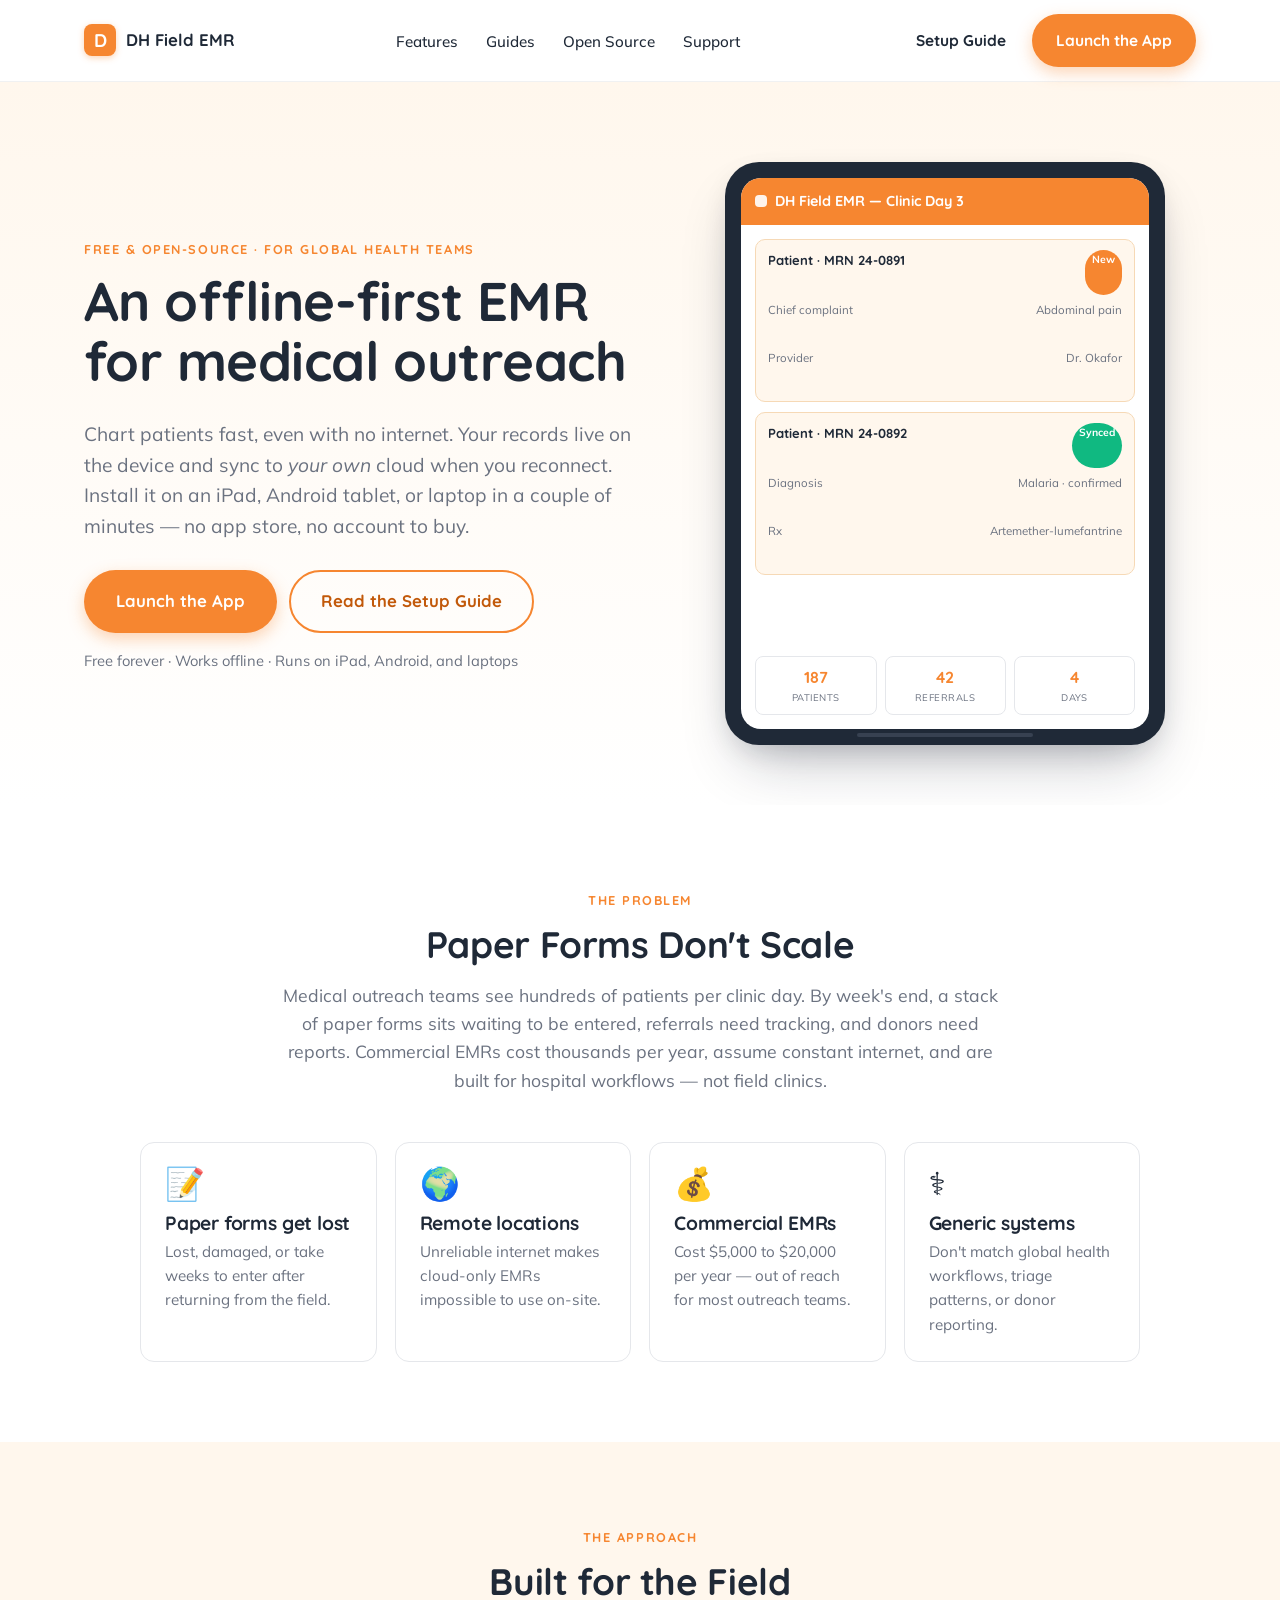
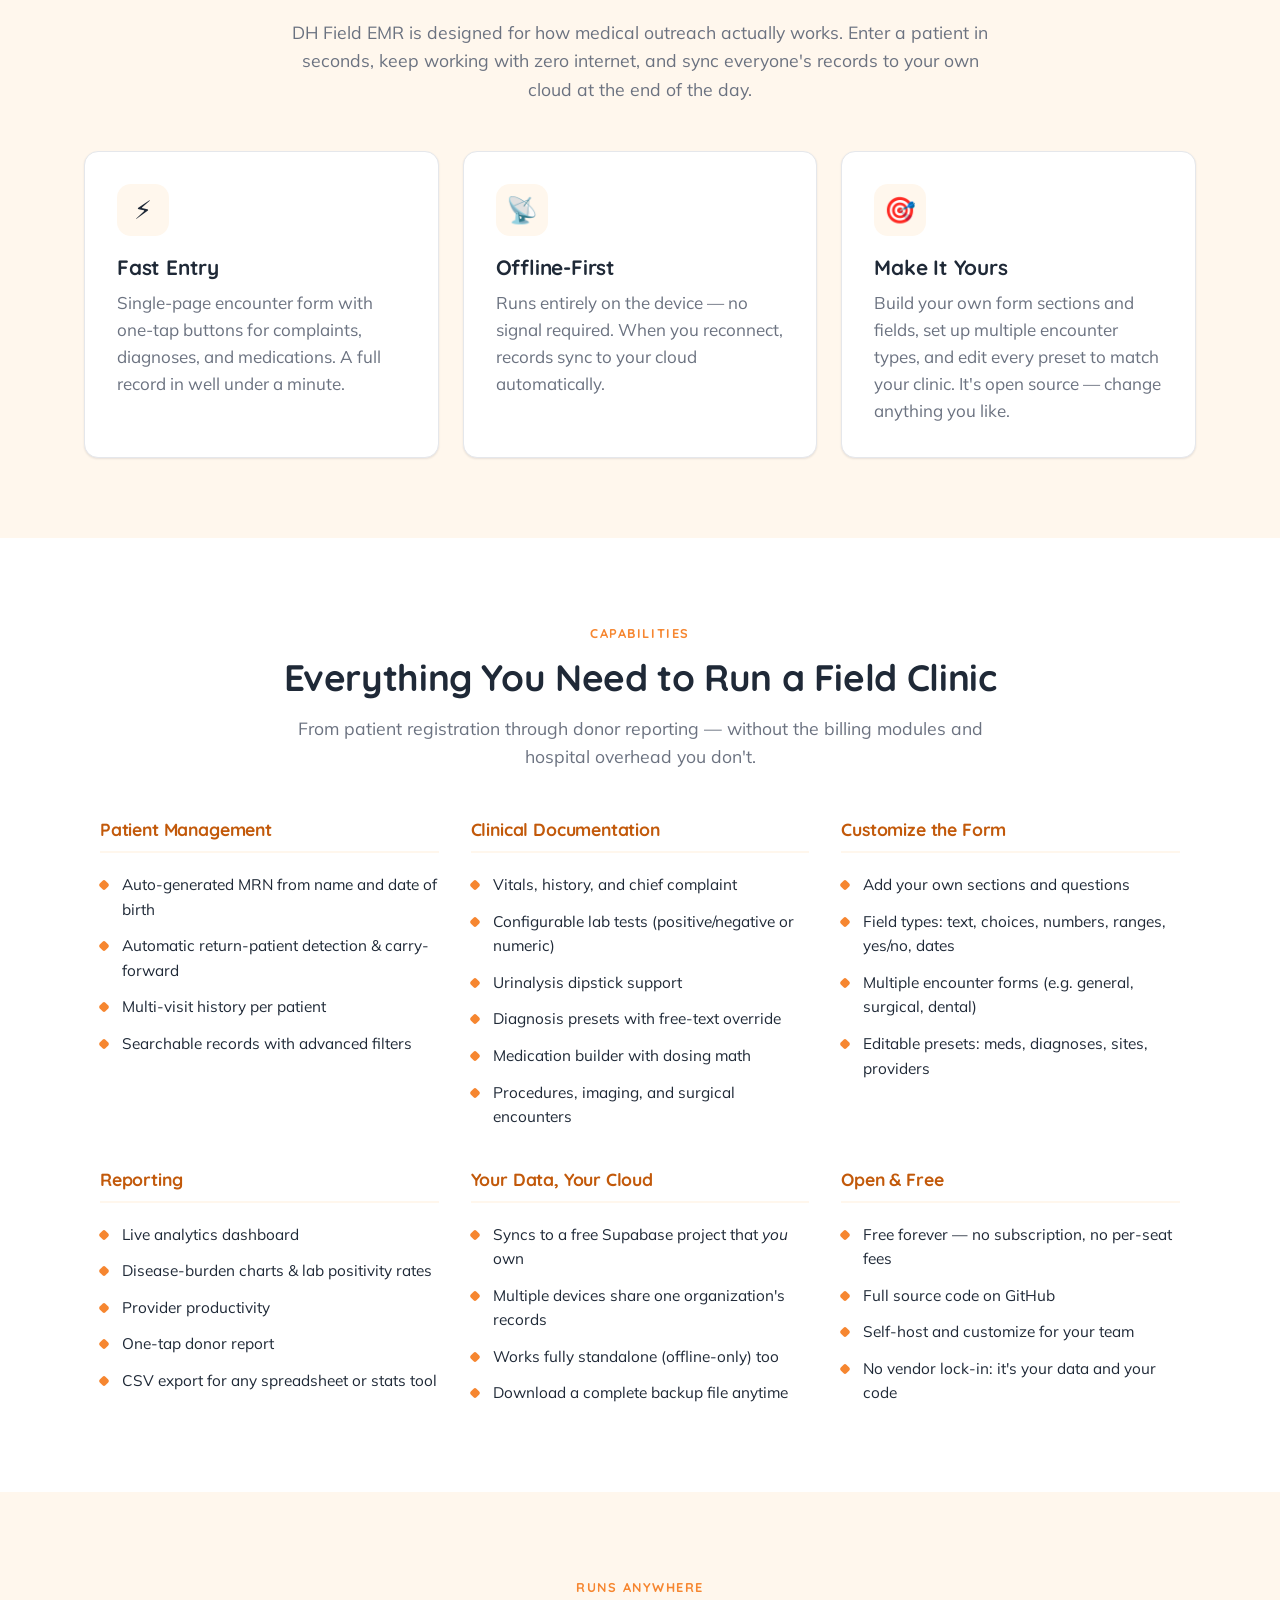
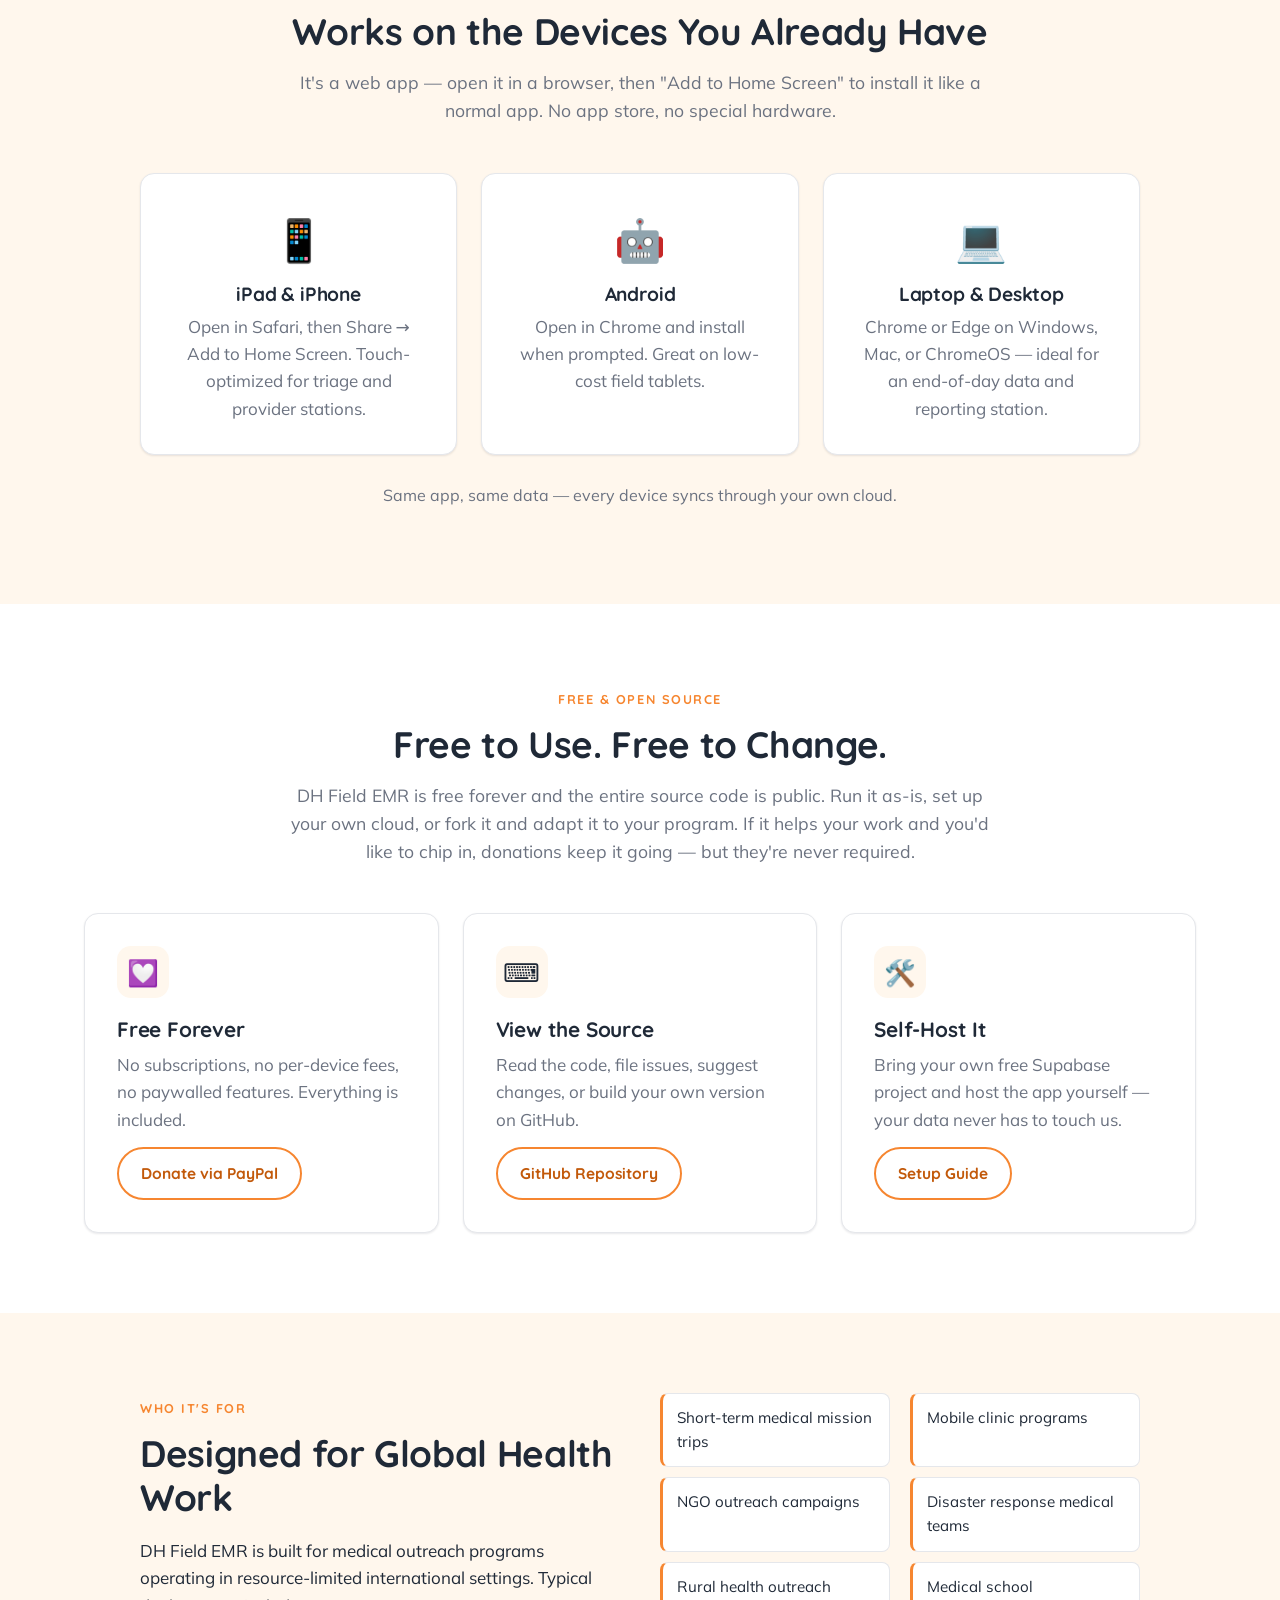
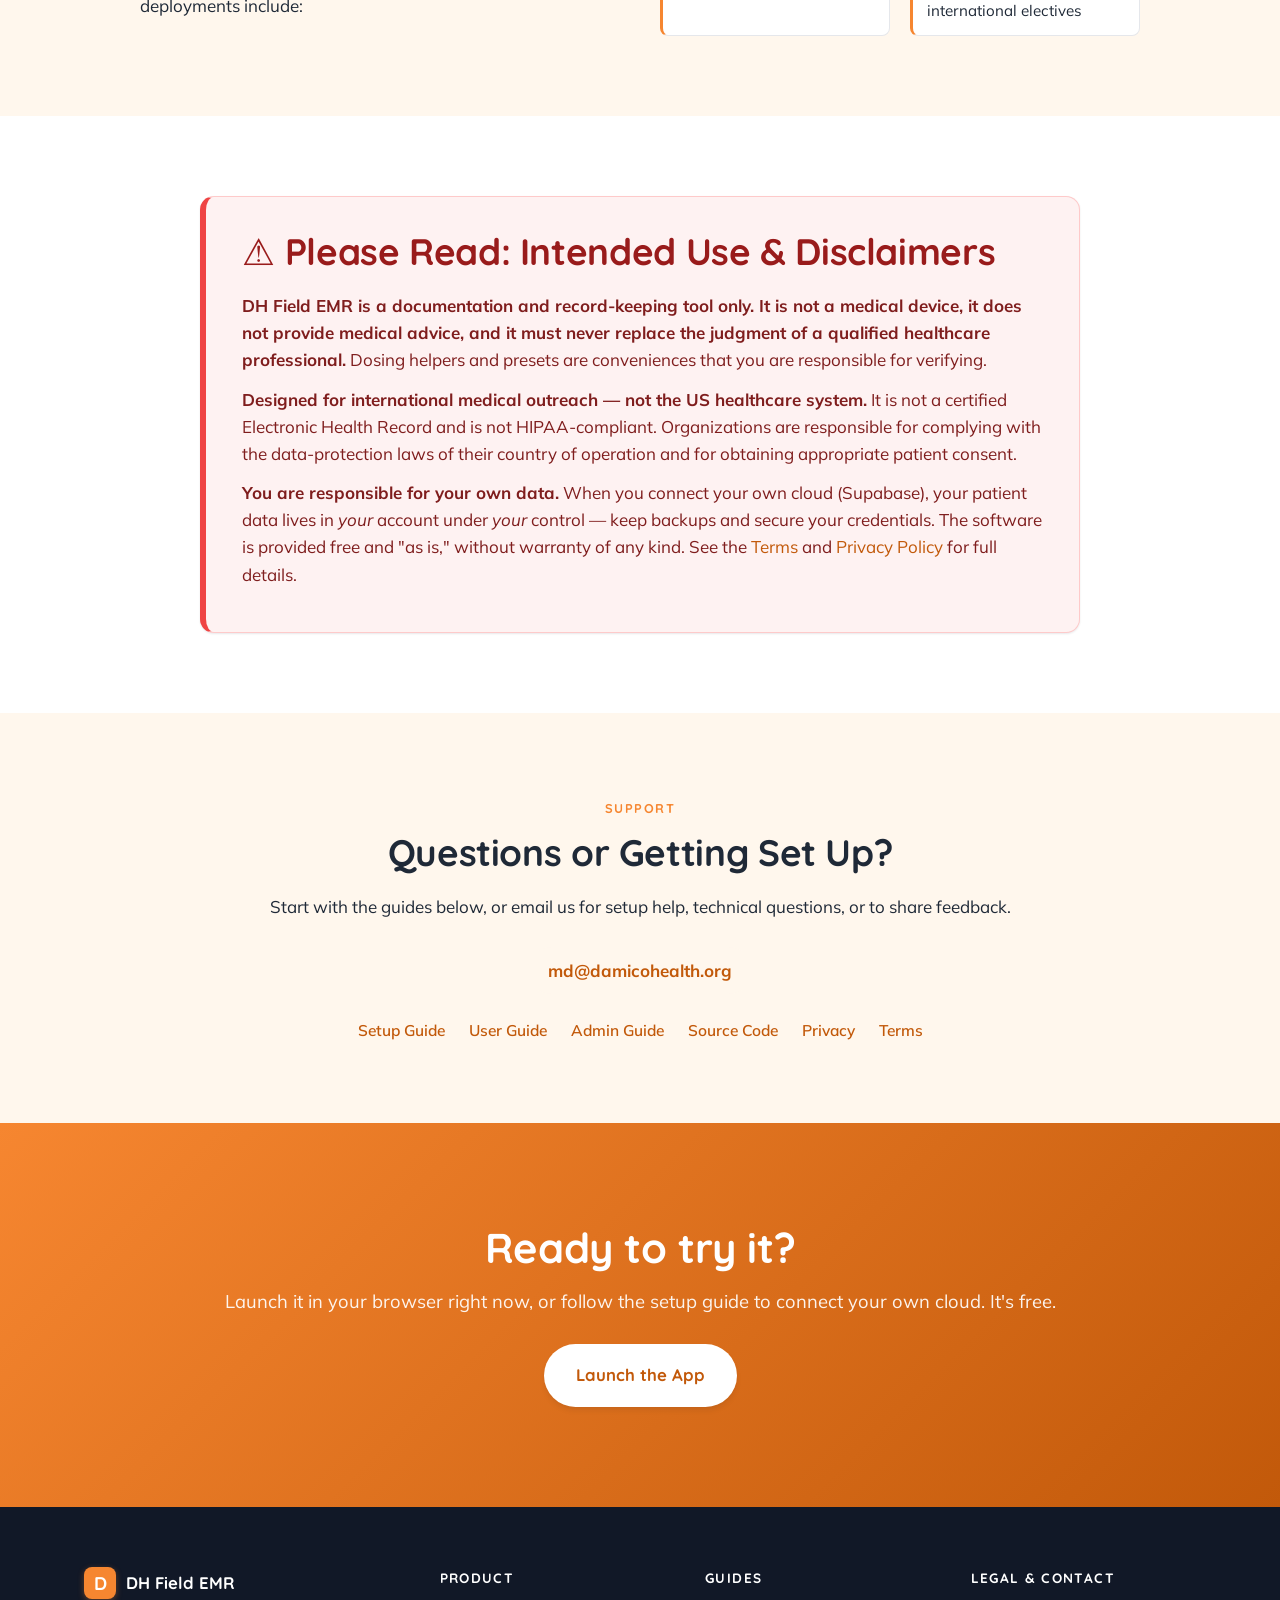
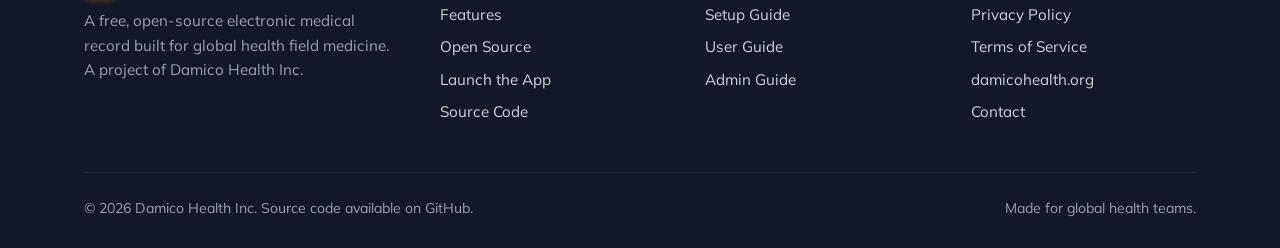
==== commit ea415867: "Update support email to md@damicohealth.org Co-Authored-By: Claude Opus 4.8 (1M context) <noreply@an" ====
--- a/index.html
+++ b/index.html
@@ -363,7 +363,7 @@
       <span class="eyebrow">Support</span>
       <h2>Questions or Getting Set Up?</h2>
       <p>Start with the guides below, or email us for setup help, technical questions, or to share feedback.</p>
-      <a class="support-email" href="mailto:support@damicohealth.org">support@damicohealth.org</a>
+      <a class="support-email" href="mailto:md@damicohealth.org">md@damicohealth.org</a>
       <div class="support-links">
         <a href="/guides/getting-started/">Setup Guide</a>
         <a href="/guides/user-guide/">User Guide</a>
@@ -419,7 +419,7 @@
           <li><a href="/privacy/">Privacy Policy</a></li>
           <li><a href="/terms/">Terms of Service</a></li>
           <li><a href="https://damicohealth.org">damicohealth.org</a></li>
-          <li><a href="mailto:support@damicohealth.org">Contact</a></li>
+          <li><a href="mailto:md@damicohealth.org">Contact</a></li>
         </ul>
       </div>
     </div>
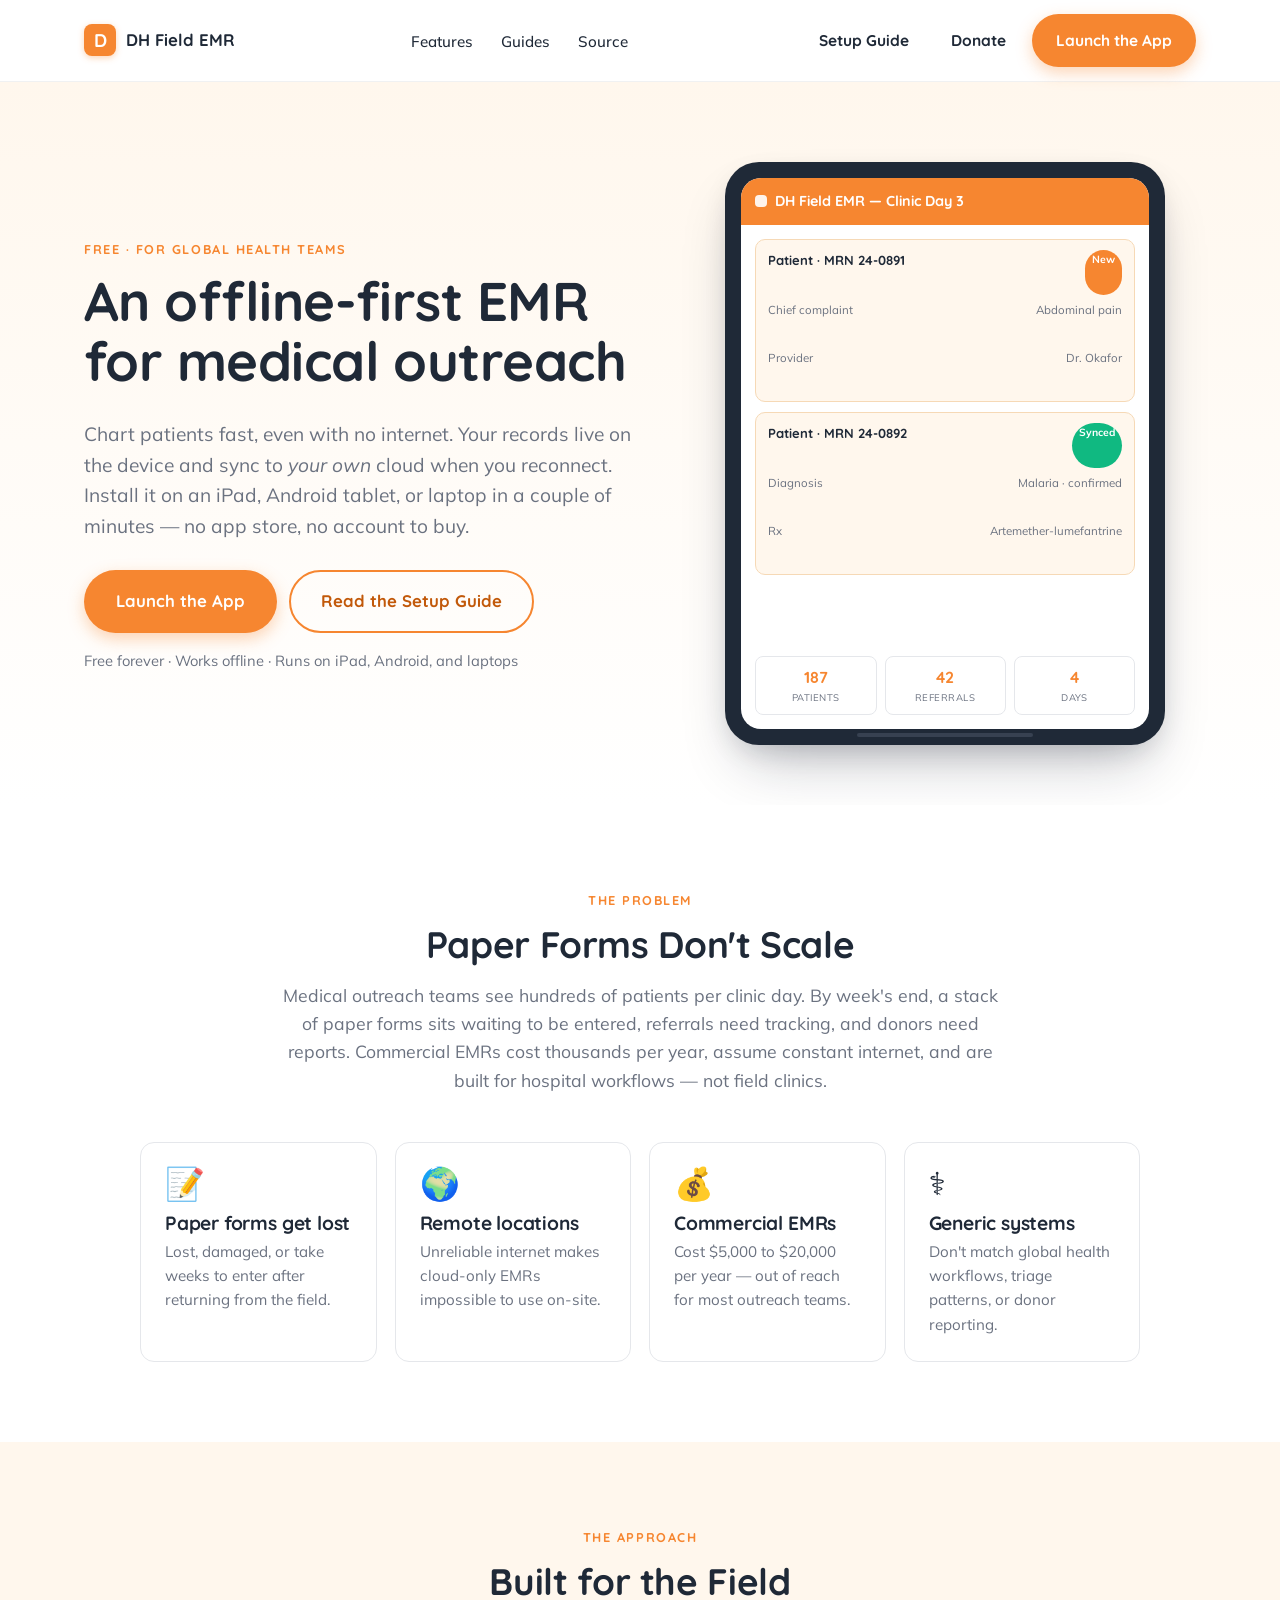
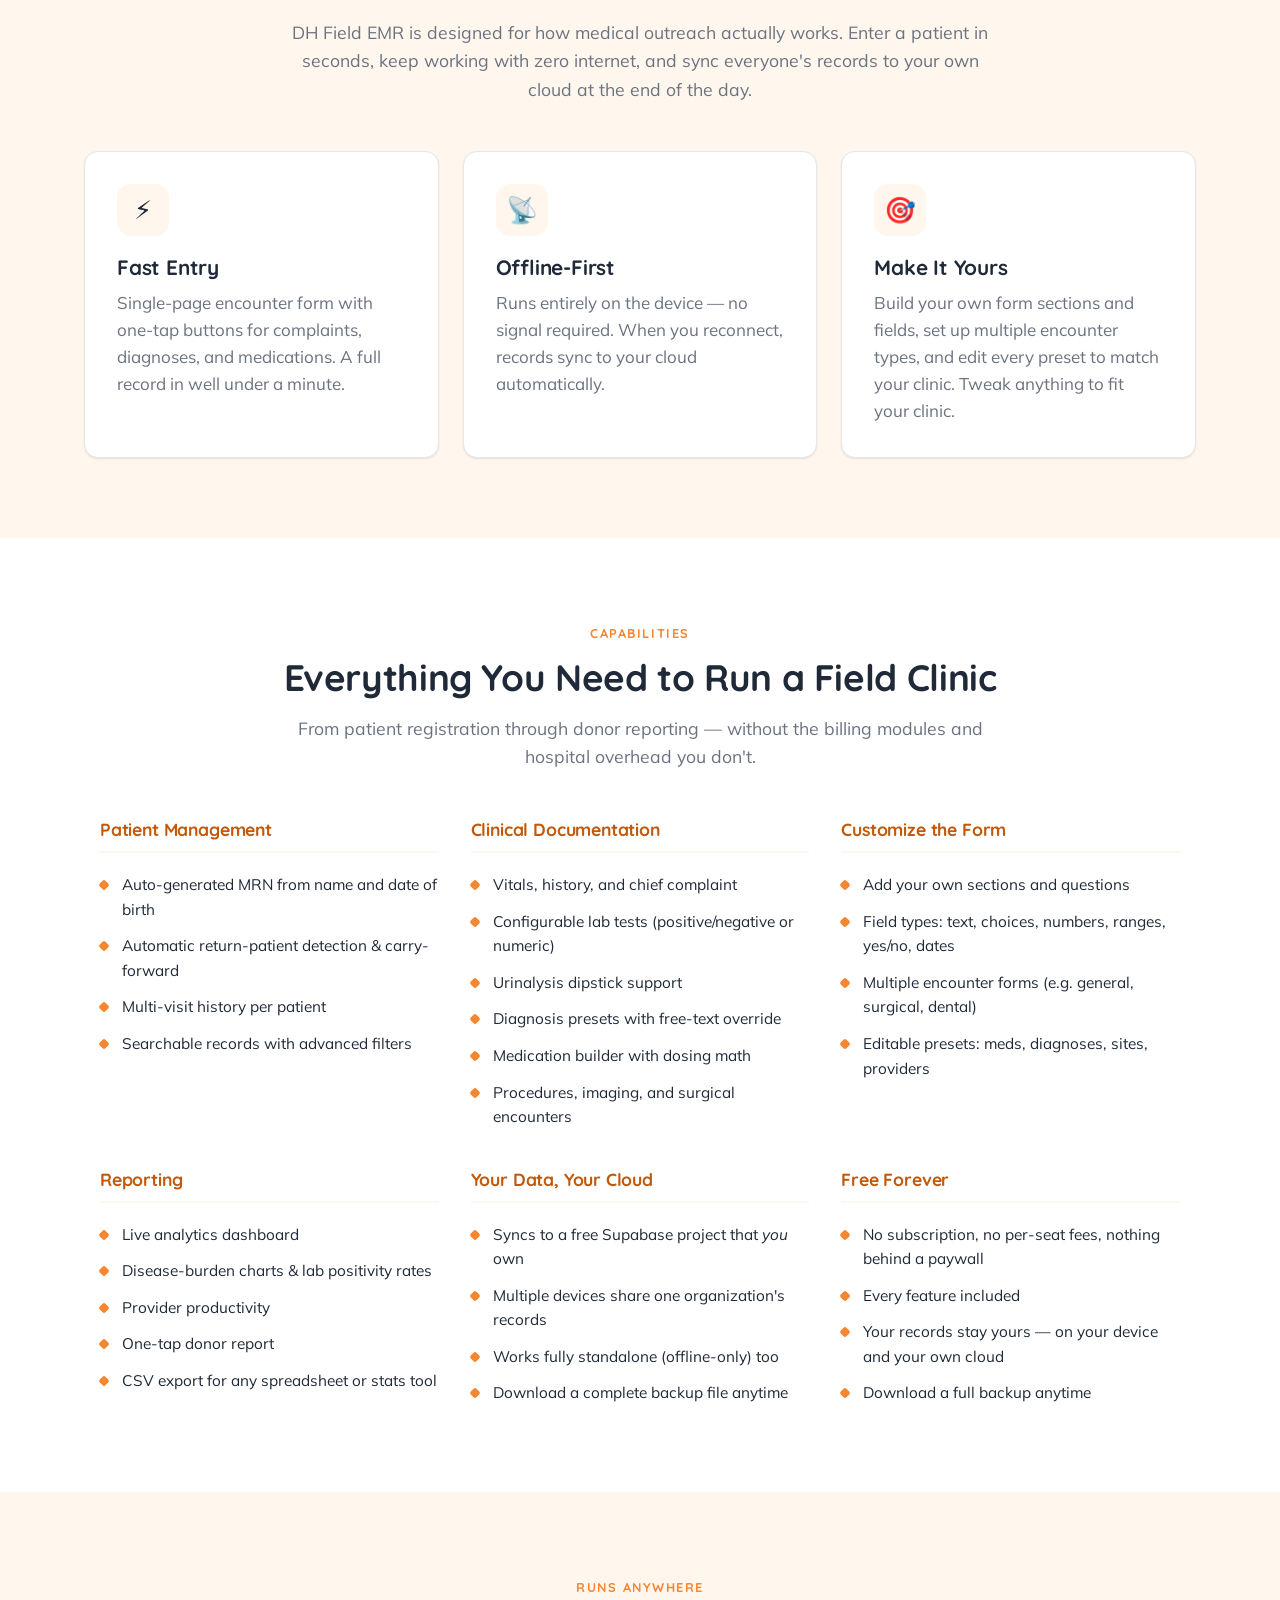
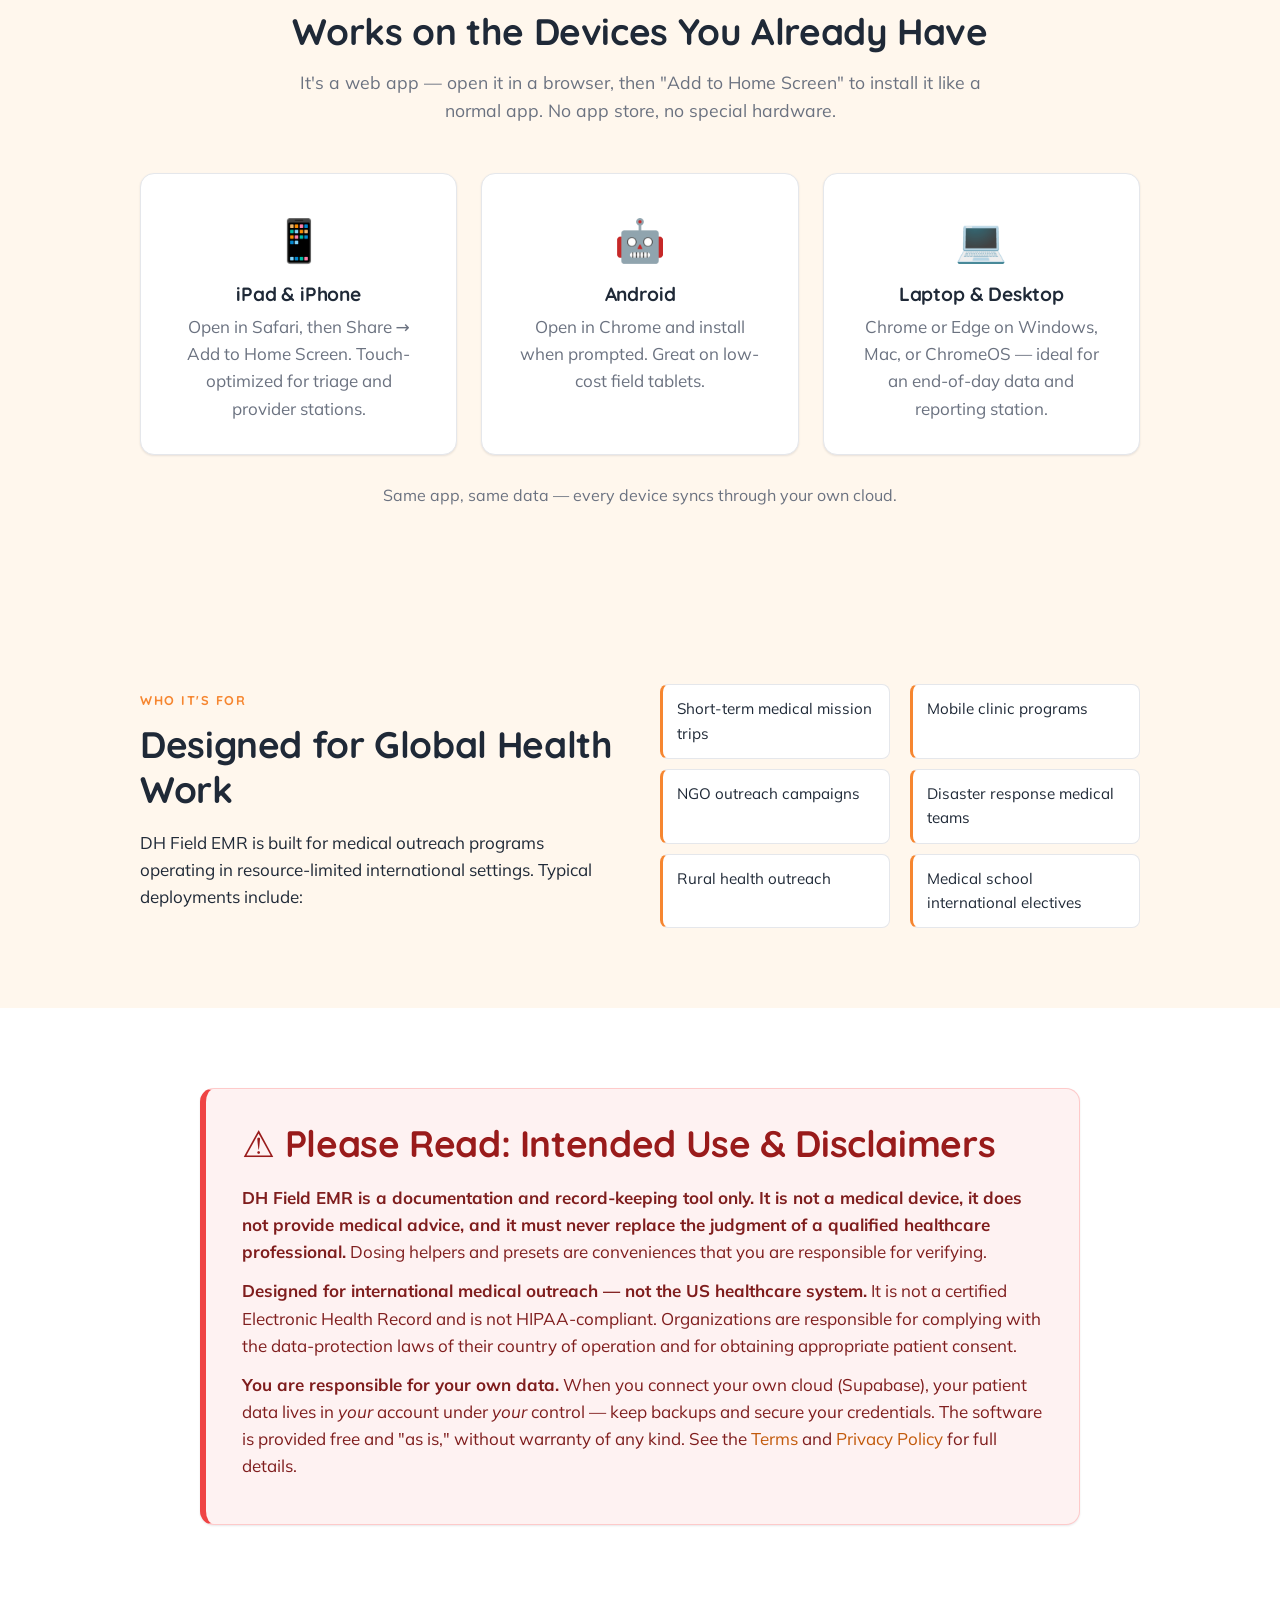
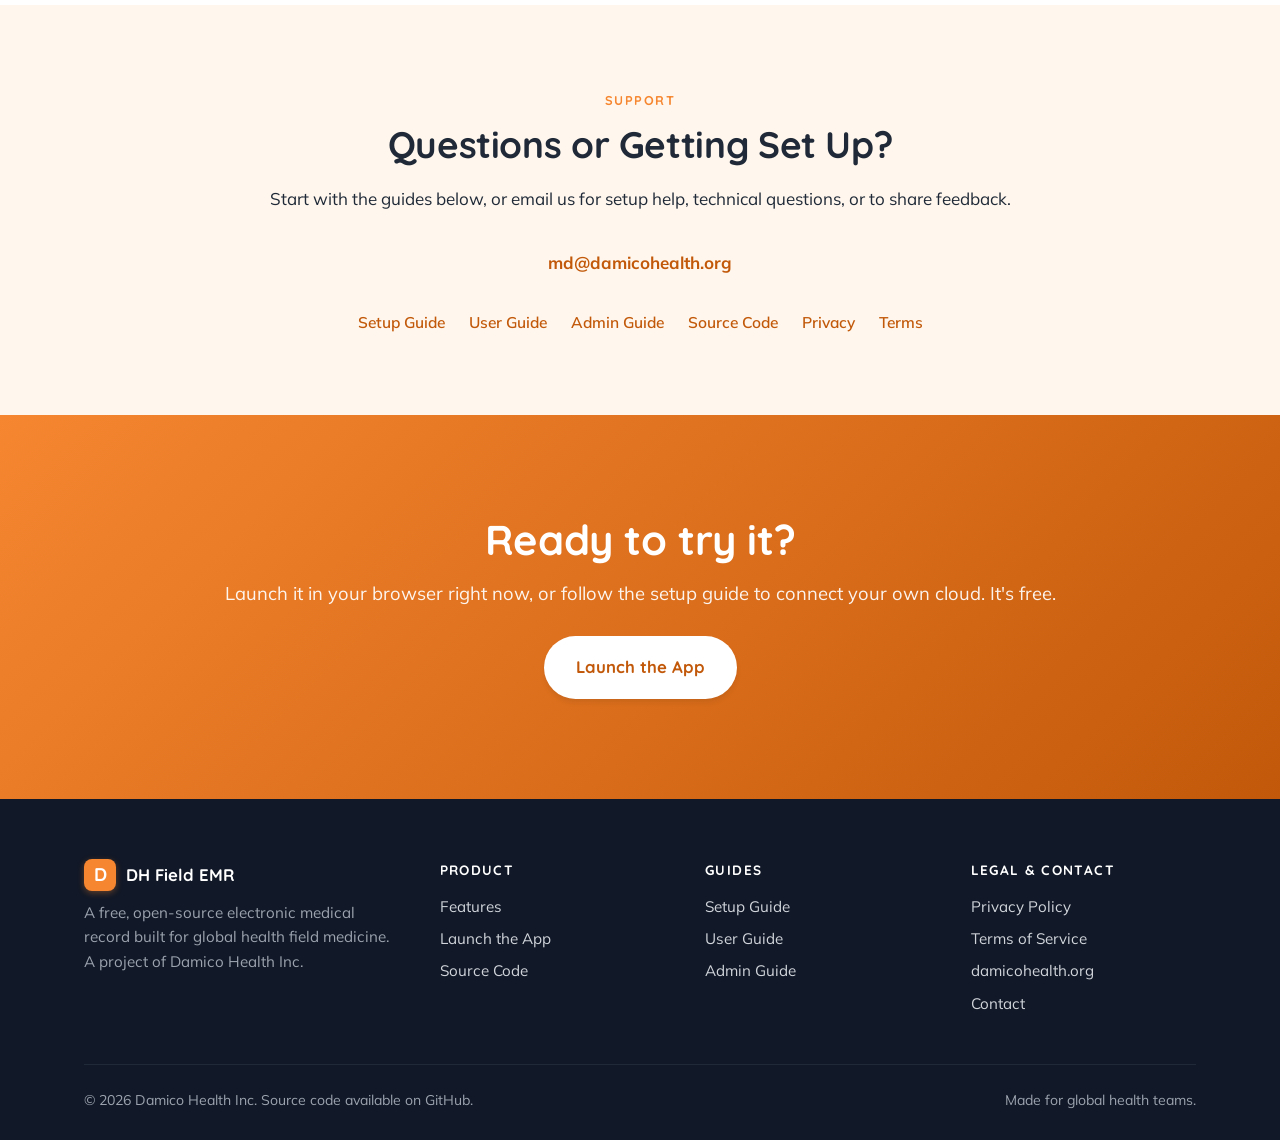
==== commit 0f532ec1: "Lighten open-source messaging; add Donate (PayPal) to the top nav - Top nav on every page: Features " ====
--- a/index.html
+++ b/index.html
@@ -67,14 +67,14 @@
     </a>
     <nav aria-label="Primary">
       <ul class="nav-links">
-        <li><a href="#features">Features</a></li>
+        <li><a href="/#features">Features</a></li>
         <li><a href="/guides/">Guides</a></li>
-        <li><a href="#opensource">Open Source</a></li>
-        <li><a href="#support">Support</a></li>
+        <li><a href="https://github.com/DamicoHealth/dh-field-emr">Source</a></li>
       </ul>
     </nav>
     <div class="nav-cta">
       <a class="btn btn-ghost" href="/guides/getting-started/">Setup Guide</a>
+      <a class="btn btn-ghost" href="https://www.paypal.com/donate/?hosted_button_id=36XWD8PJYBJRU" target="_blank" rel="noopener">Donate</a>
       <a class="btn btn-primary" href="https://damicohealth.github.io/dh-field-emr/pwa-next/">Launch the App</a>
       <button class="nav-toggle" aria-label="Toggle navigation" aria-expanded="false" id="navToggle">
         <span></span><span></span><span></span>
@@ -89,7 +89,7 @@
 <section class="hero">
   <div class="container hero-grid">
     <div class="hero-copy">
-      <span class="eyebrow">Free &amp; open-source · For global health teams</span>
+      <span class="eyebrow">Free · For global health teams</span>
       <h1>An offline-first EMR for medical outreach</h1>
       <p class="hero-lede">Chart patients fast, even with no internet. Your records live on the device and sync to <em>your own</em> cloud when you reconnect. Install it on an iPad, Android tablet, or laptop in a couple of minutes — no app store, no account to buy.</p>
       <div class="hero-ctas">
@@ -187,7 +187,7 @@
       <div class="solution-card">
         <div class="solution-icon" aria-hidden="true">🎯</div>
         <h3>Make It Yours</h3>
-        <p>Build your own form sections and fields, set up multiple encounter types, and edit every preset to match your clinic. It's open source — change anything you like.</p>
+        <p>Build your own form sections and fields, set up multiple encounter types, and edit every preset to match your clinic. Tweak anything to fit your clinic.</p>
       </div>
     </div>
   </div>
@@ -251,12 +251,12 @@
         </ul>
       </div>
       <div class="feature-cat">
-        <h3>Open &amp; Free</h3>
-        <ul>
-          <li>Free forever — no subscription, no per-seat fees</li>
-          <li>Full source code on GitHub</li>
-          <li>Self-host and customize for your team</li>
-          <li>No vendor lock-in: it's your data and your code</li>
+        <h3>Free Forever</h3>
+        <ul>
+          <li>No subscription, no per-seat fees, nothing behind a paywall</li>
+          <li>Every feature included</li>
+          <li>Your records stay yours — on your device and your own cloud</li>
+          <li>Download a full backup anytime</li>
         </ul>
       </div>
     </div>
@@ -293,35 +293,6 @@
 </section>
 
 <!-- =======================  OPEN SOURCE / FREE  ======================= -->
-<section class="section-white" id="opensource">
-  <div class="container">
-    <div class="section-head">
-      <span class="eyebrow">Free &amp; open source</span>
-      <h2>Free to Use. Free to Change.</h2>
-      <p>DH Field EMR is free forever and the entire source code is public. Run it as-is, set up your own cloud, or fork it and adapt it to your program. If it helps your work and you'd like to chip in, donations keep it going — but they're never required.</p>
-    </div>
-    <div class="solution-grid">
-      <div class="solution-card">
-        <div class="solution-icon" aria-hidden="true">💟</div>
-        <h3>Free Forever</h3>
-        <p>No subscriptions, no per-device fees, no paywalled features. Everything is included.</p>
-        <p style="margin-top:14px;"><a class="btn btn-outline" href="https://www.paypal.com/donate/?hosted_button_id=36XWD8PJYBJRU" target="_blank" rel="noopener">Donate via PayPal</a></p>
-      </div>
-      <div class="solution-card">
-        <div class="solution-icon" aria-hidden="true">⌨️</div>
-        <h3>View the Source</h3>
-        <p>Read the code, file issues, suggest changes, or build your own version on GitHub.</p>
-        <p style="margin-top:14px;"><a class="btn btn-outline" href="https://github.com/DamicoHealth/dh-field-emr">GitHub Repository</a></p>
-      </div>
-      <div class="solution-card">
-        <div class="solution-icon" aria-hidden="true">🛠️</div>
-        <h3>Self-Host It</h3>
-        <p>Bring your own free Supabase project and host the app yourself — your data never has to touch us.</p>
-        <p style="margin-top:14px;"><a class="btn btn-outline" href="/guides/getting-started/">Setup Guide</a></p>
-      </div>
-    </div>
-  </div>
-</section>
 
 <!-- =======================  USE CASE  ======================= -->
 <section class="section-light" id="usecase">
@@ -400,7 +371,6 @@
         <h4>Product</h4>
         <ul>
           <li><a href="#features">Features</a></li>
-          <li><a href="#opensource">Open Source</a></li>
           <li><a href="https://damicohealth.github.io/dh-field-emr/pwa-next/">Launch the App</a></li>
           <li><a href="https://github.com/DamicoHealth/dh-field-emr">Source Code</a></li>
         </ul>
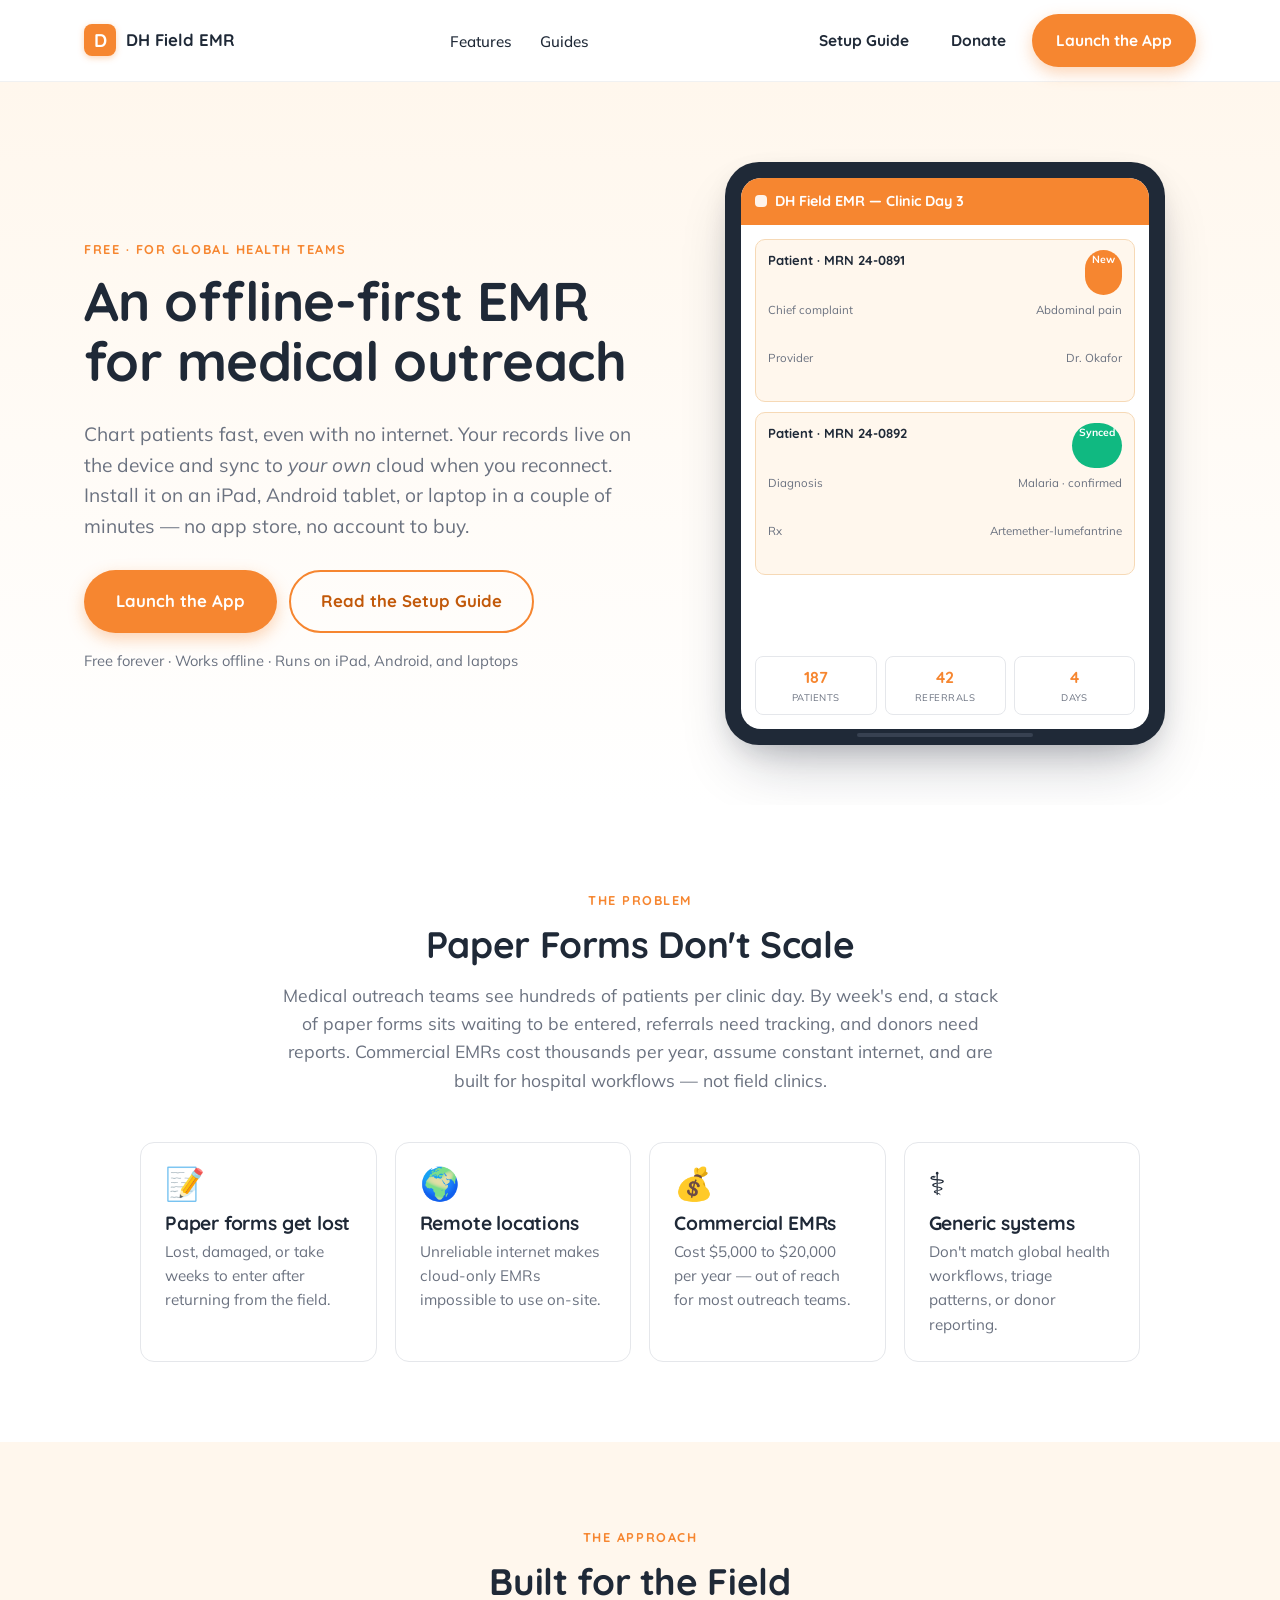
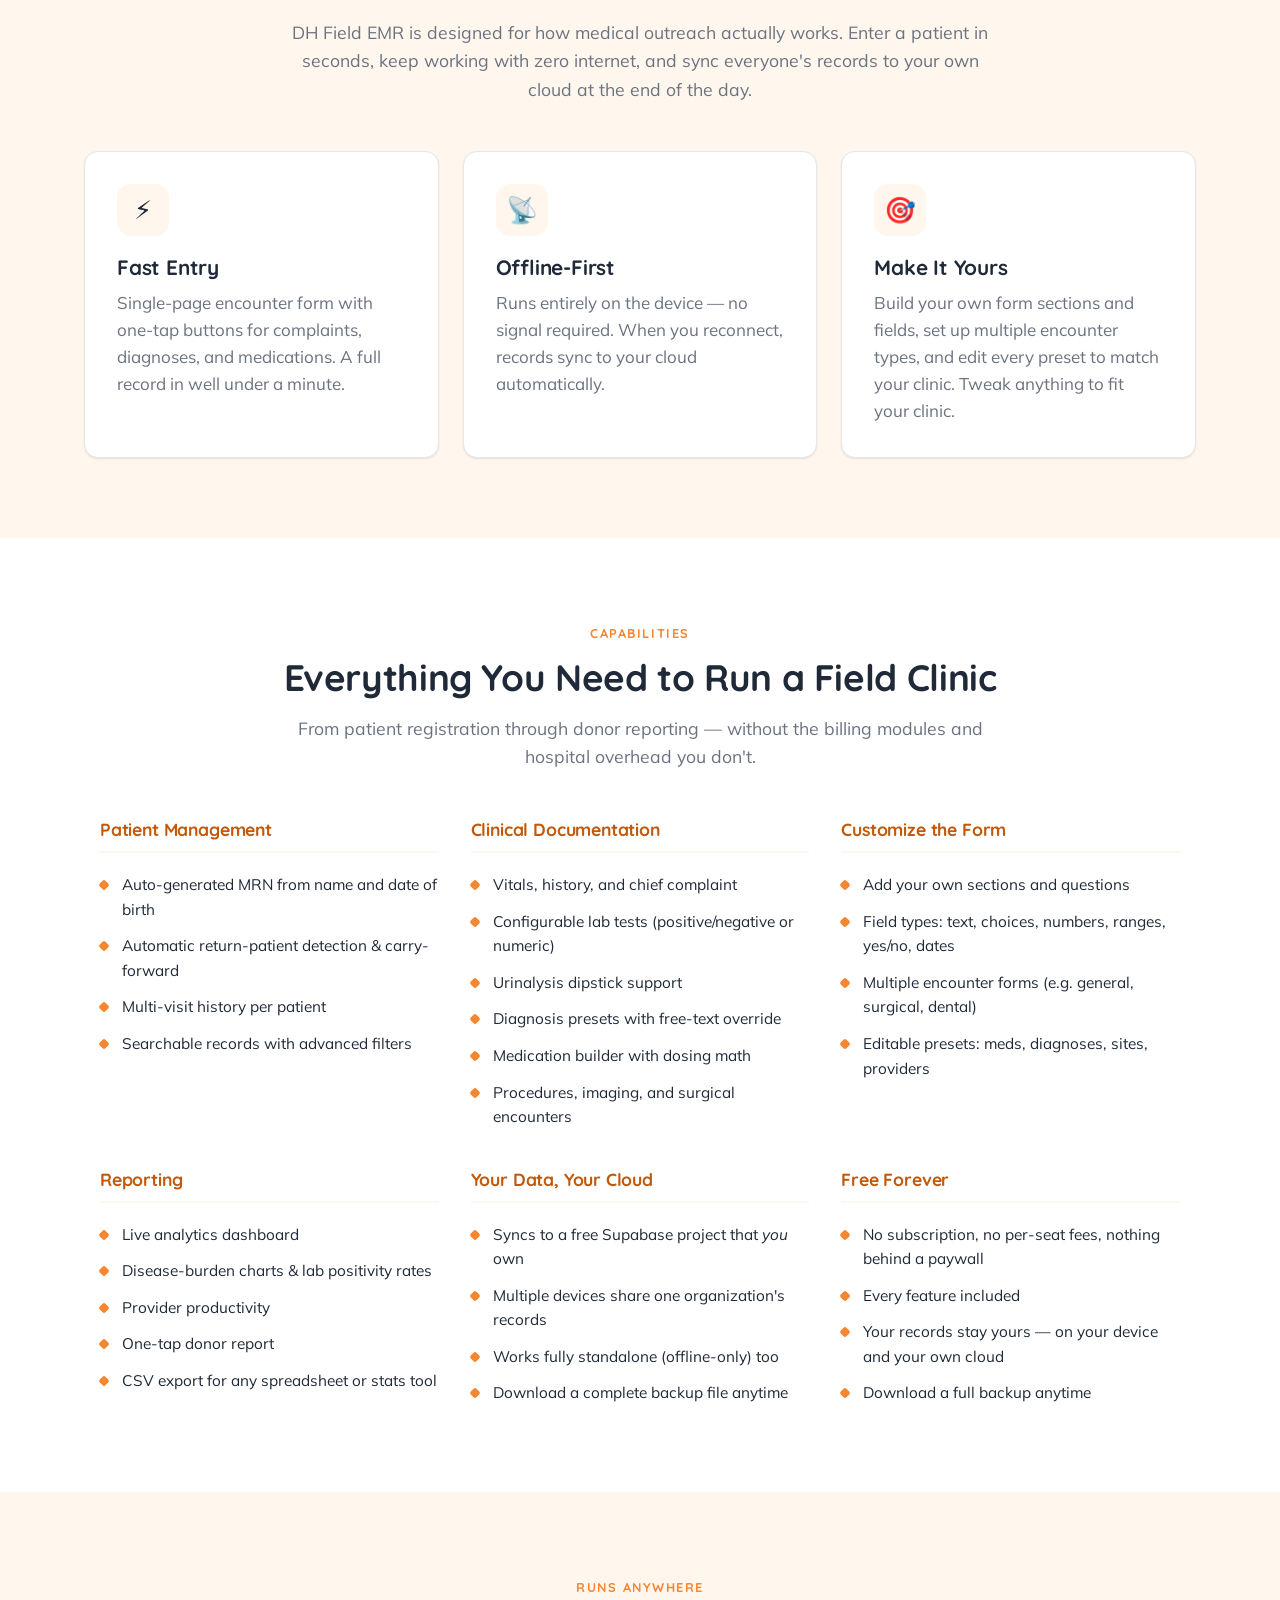
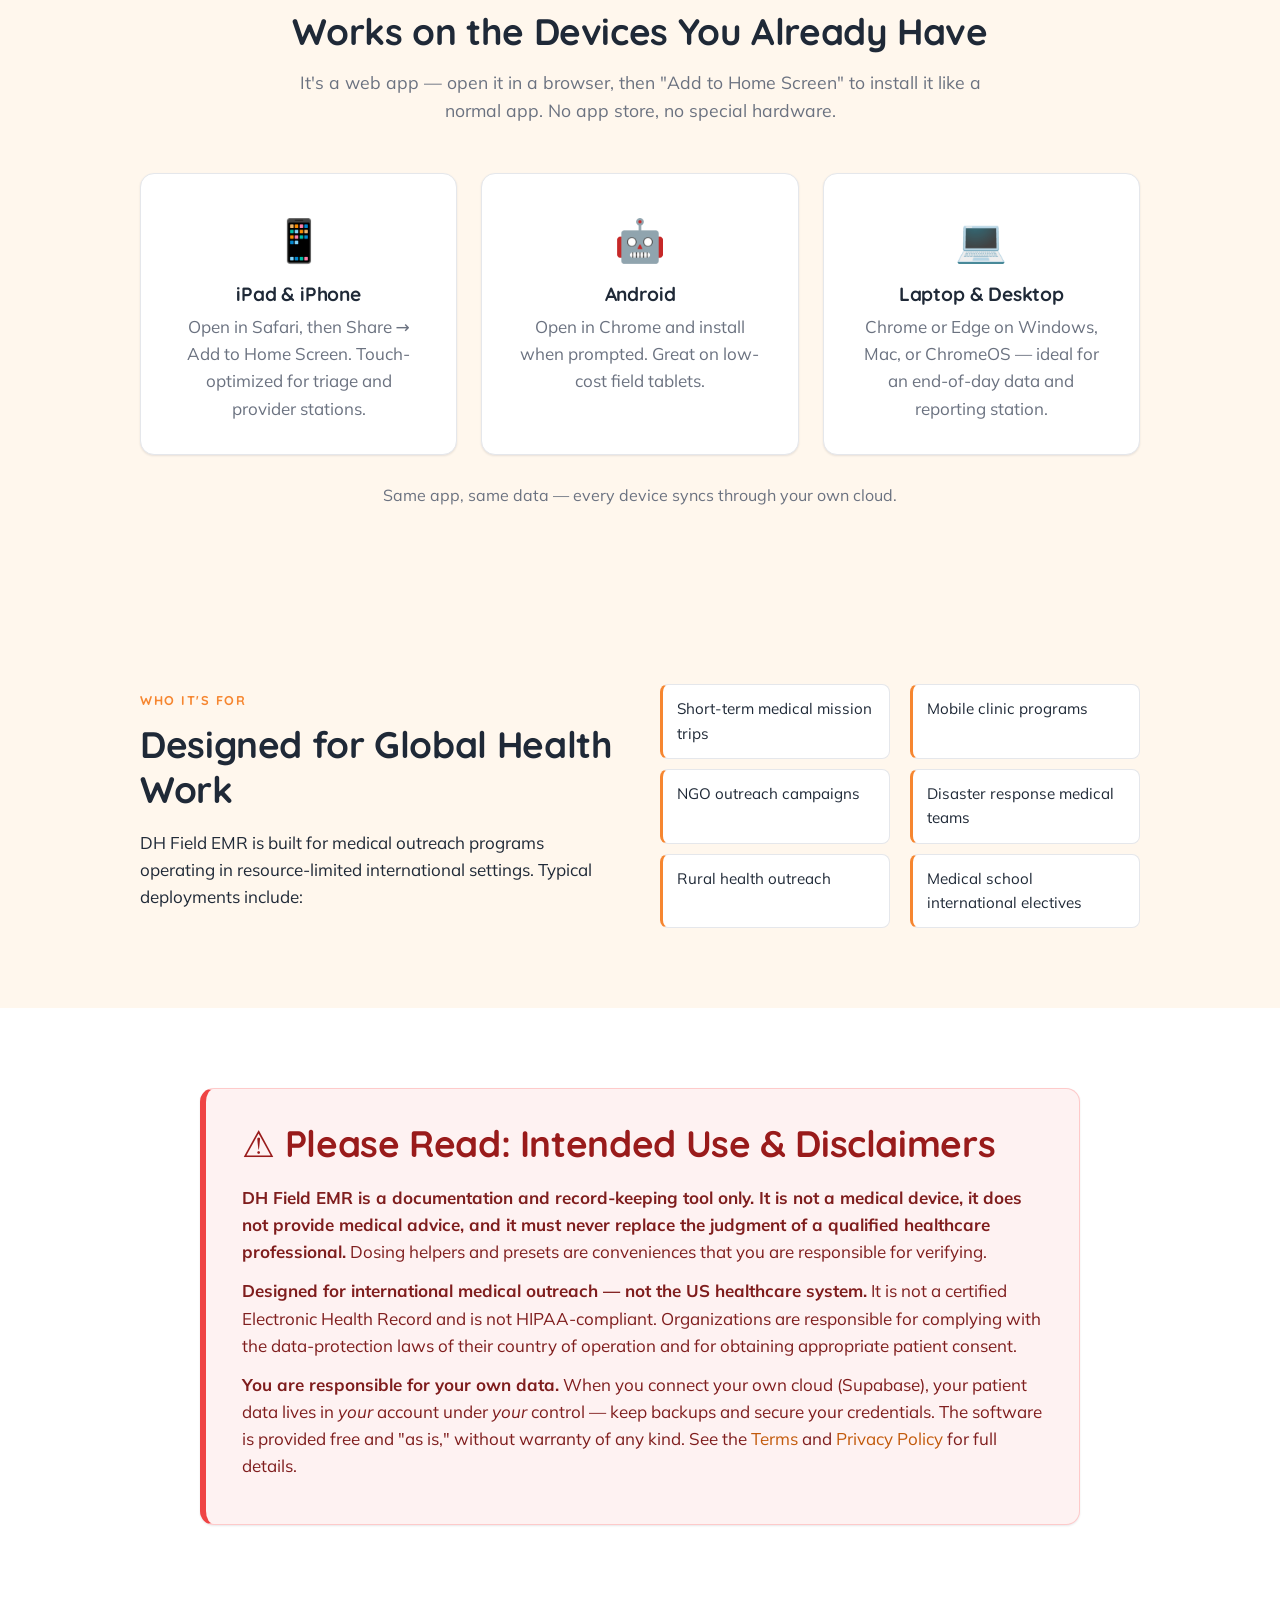
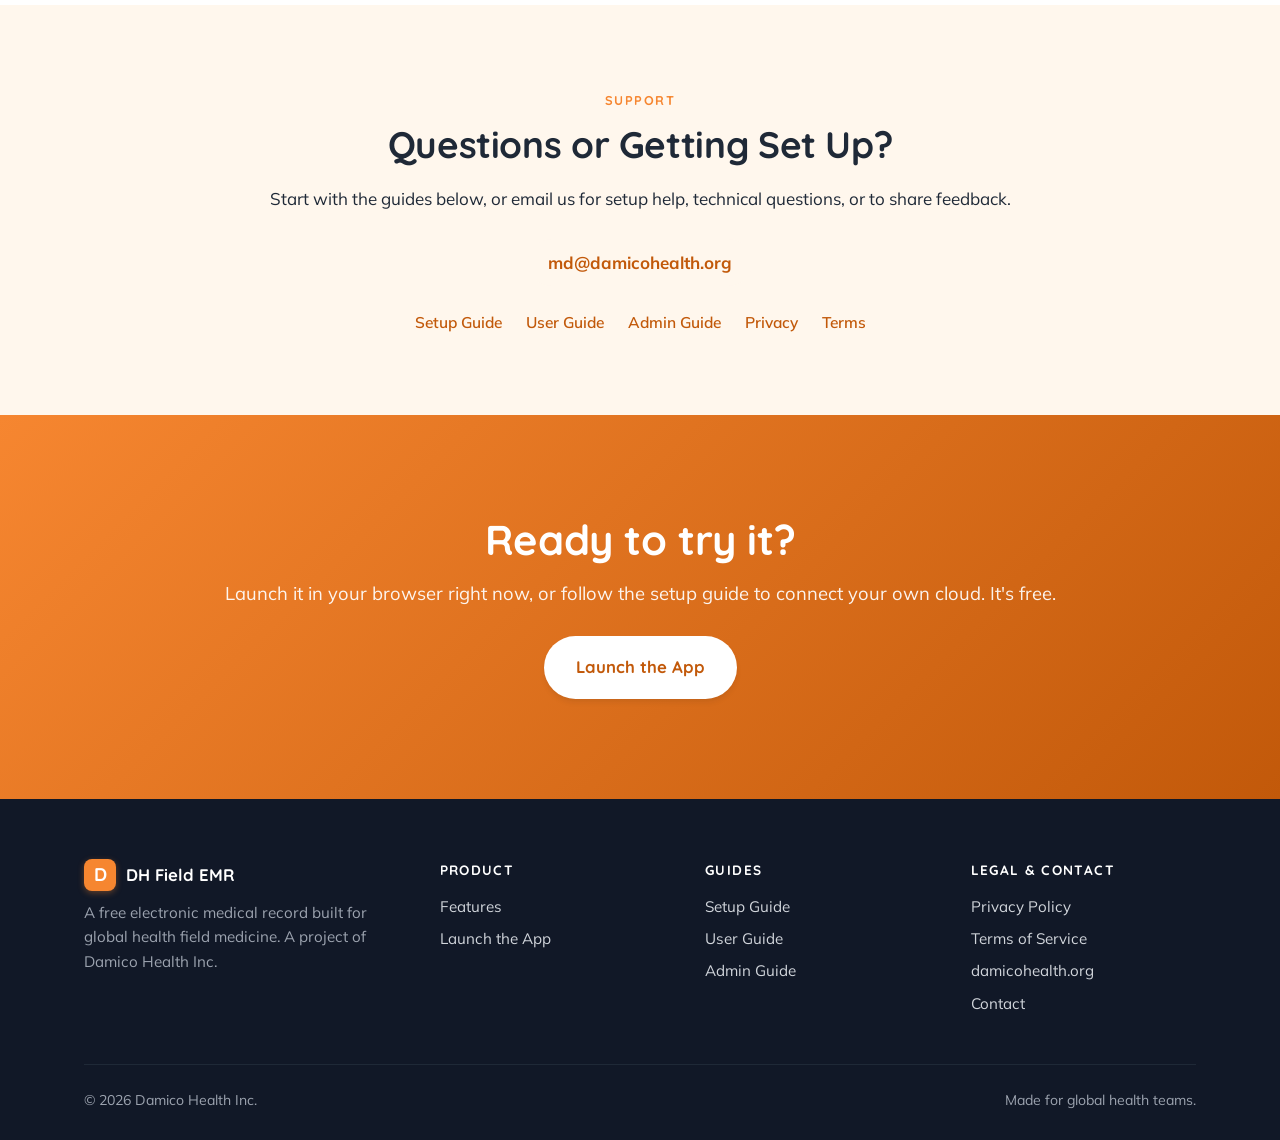
==== commit 548c4969: "Remove all source-code / GitHub links site-wide; soften residual open-source wording - Drop the 'Sou" ====
--- a/index.html
+++ b/index.html
@@ -6,8 +6,8 @@
 <meta name="theme-color" content="#F68630" />
 
 <title>DH Field EMR — A free, offline-first EMR for medical outreach</title>
-<meta name="description" content="DH Field EMR is a free, open-source electronic medical record for global health and medical outreach teams. Runs in your browser, works offline, and syncs to your own cloud. Install it on an iPad, Android tablet, or laptop." />
-<meta name="keywords" content="field EMR, medical outreach, global health EMR, offline EMR, open source EMR, free EMR, self-hosted EMR, PWA, Supabase, Damico Health" />
+<meta name="description" content="DH Field EMR is a free electronic medical record for global health and medical outreach teams. Runs in your browser, works offline, and syncs to your own cloud. Install it on an iPad, Android tablet, or laptop." />
+<meta name="keywords" content="field EMR, medical outreach, global health EMR, offline EMR, free EMR, PWA, Supabase, Damico Health" />
 <meta name="author" content="Damico Health Inc." />
 <link rel="canonical" href="https://damicohealth.com/" />
 
@@ -15,14 +15,14 @@
 <meta property="og:type" content="website" />
 <meta property="og:url" content="https://damicohealth.com/" />
 <meta property="og:title" content="DH Field EMR — A free, offline-first EMR for medical outreach" />
-<meta property="og:description" content="Free and open-source. Runs in your browser, works offline, syncs to your own cloud. Set it up yourself in minutes." />
+<meta property="og:description" content="Free. Runs in your browser, works offline, syncs to your own cloud. Set it up yourself in minutes." />
 <meta property="og:site_name" content="DH Field EMR" />
 <meta property="og:image" content="https://damicohealth.com/og-image.png" />
 
 <!-- Twitter -->
 <meta name="twitter:card" content="summary_large_image" />
 <meta name="twitter:title" content="DH Field EMR — A free, offline-first EMR for medical outreach" />
-<meta name="twitter:description" content="Free and open-source. Runs in your browser, works offline, syncs to your own cloud." />
+<meta name="twitter:description" content="Free. Runs in your browser, works offline, syncs to your own cloud." />
 <meta name="twitter:image" content="https://damicohealth.com/og-image.png" />
 
 <!-- Favicon (inline SVG) -->
@@ -44,7 +44,7 @@
   "name": "DH Field EMR",
   "operatingSystem": "Web (iPadOS, Android, Windows, macOS, ChromeOS)",
   "applicationCategory": "MedicalApplication",
-  "description": "Free, open-source electronic medical record for international medical outreach and global health programs. Runs in the browser, works offline, and syncs to your own cloud.",
+  "description": "Free electronic medical record for international medical outreach and global health programs. Runs in the browser, works offline, and syncs to your own cloud.",
   "offers": { "@type": "Offer", "price": "0", "priceCurrency": "USD" },
   "isAccessibleForFree": true,
   "publisher": {
@@ -69,7 +69,6 @@
       <ul class="nav-links">
         <li><a href="/#features">Features</a></li>
         <li><a href="/guides/">Guides</a></li>
-        <li><a href="https://github.com/DamicoHealth/dh-field-emr">Source</a></li>
       </ul>
     </nav>
     <div class="nav-cta">
@@ -292,7 +291,6 @@
   </div>
 </section>
 
-<!-- =======================  OPEN SOURCE / FREE  ======================= -->
 
 <!-- =======================  USE CASE  ======================= -->
 <section class="section-light" id="usecase">
@@ -339,7 +337,6 @@
         <a href="/guides/getting-started/">Setup Guide</a>
         <a href="/guides/user-guide/">User Guide</a>
         <a href="/guides/admin-guide/">Admin Guide</a>
-        <a href="https://github.com/DamicoHealth/dh-field-emr">Source Code</a>
         <a href="/privacy/">Privacy</a>
         <a href="/terms/">Terms</a>
       </div>
@@ -365,14 +362,13 @@
           <span class="brand-logo" aria-hidden="true">D</span>
           <span>DH Field EMR</span>
         </a>
-        <p>A free, open-source electronic medical record built for global health field medicine. A project of Damico Health Inc.</p>
+        <p>A free electronic medical record built for global health field medicine. A project of Damico Health Inc.</p>
       </div>
       <div>
         <h4>Product</h4>
         <ul>
           <li><a href="#features">Features</a></li>
           <li><a href="https://damicohealth.github.io/dh-field-emr/pwa-next/">Launch the App</a></li>
-          <li><a href="https://github.com/DamicoHealth/dh-field-emr">Source Code</a></li>
         </ul>
       </div>
       <div>
@@ -394,7 +390,7 @@
       </div>
     </div>
     <div class="footer-bottom">
-      <div>&copy; 2026 Damico Health Inc. Source code available on GitHub.</div>
+      <div>&copy; 2026 Damico Health Inc.</div>
       <div>Made for global health teams.</div>
     </div>
   </div>
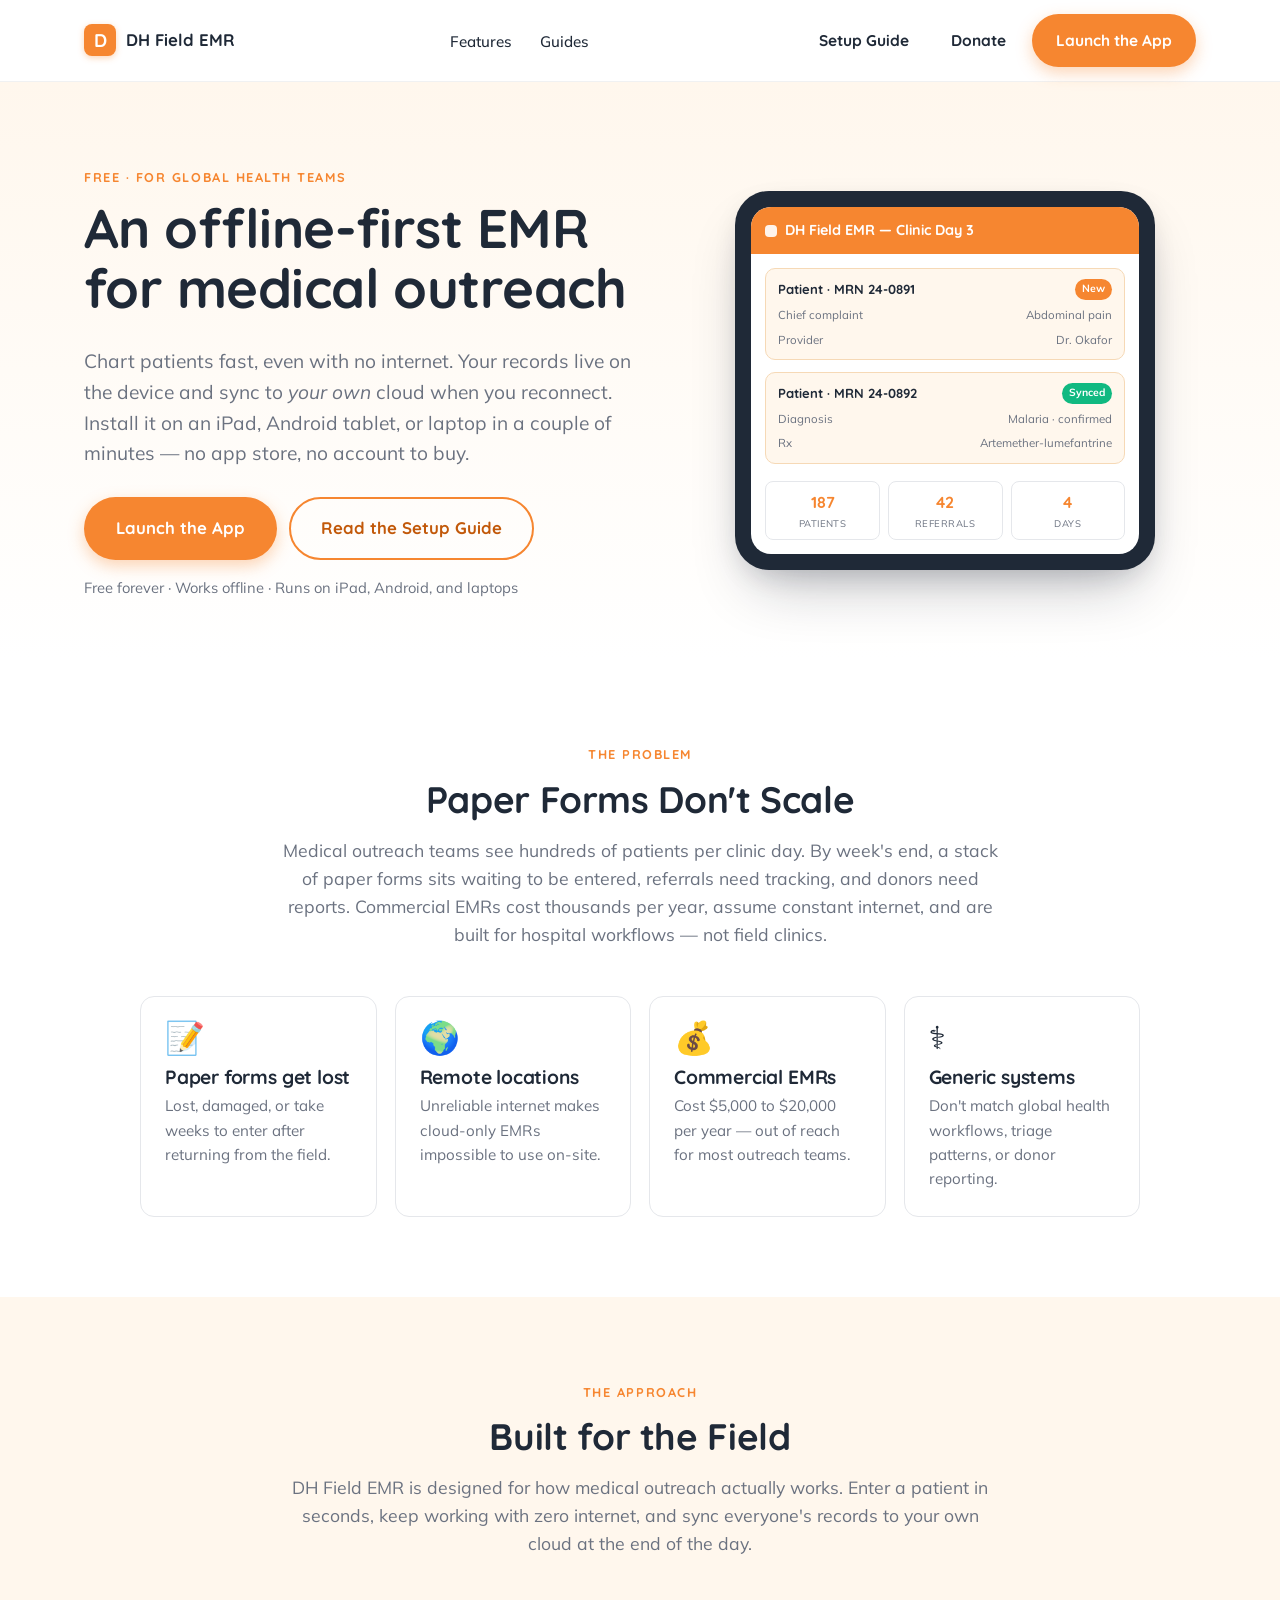
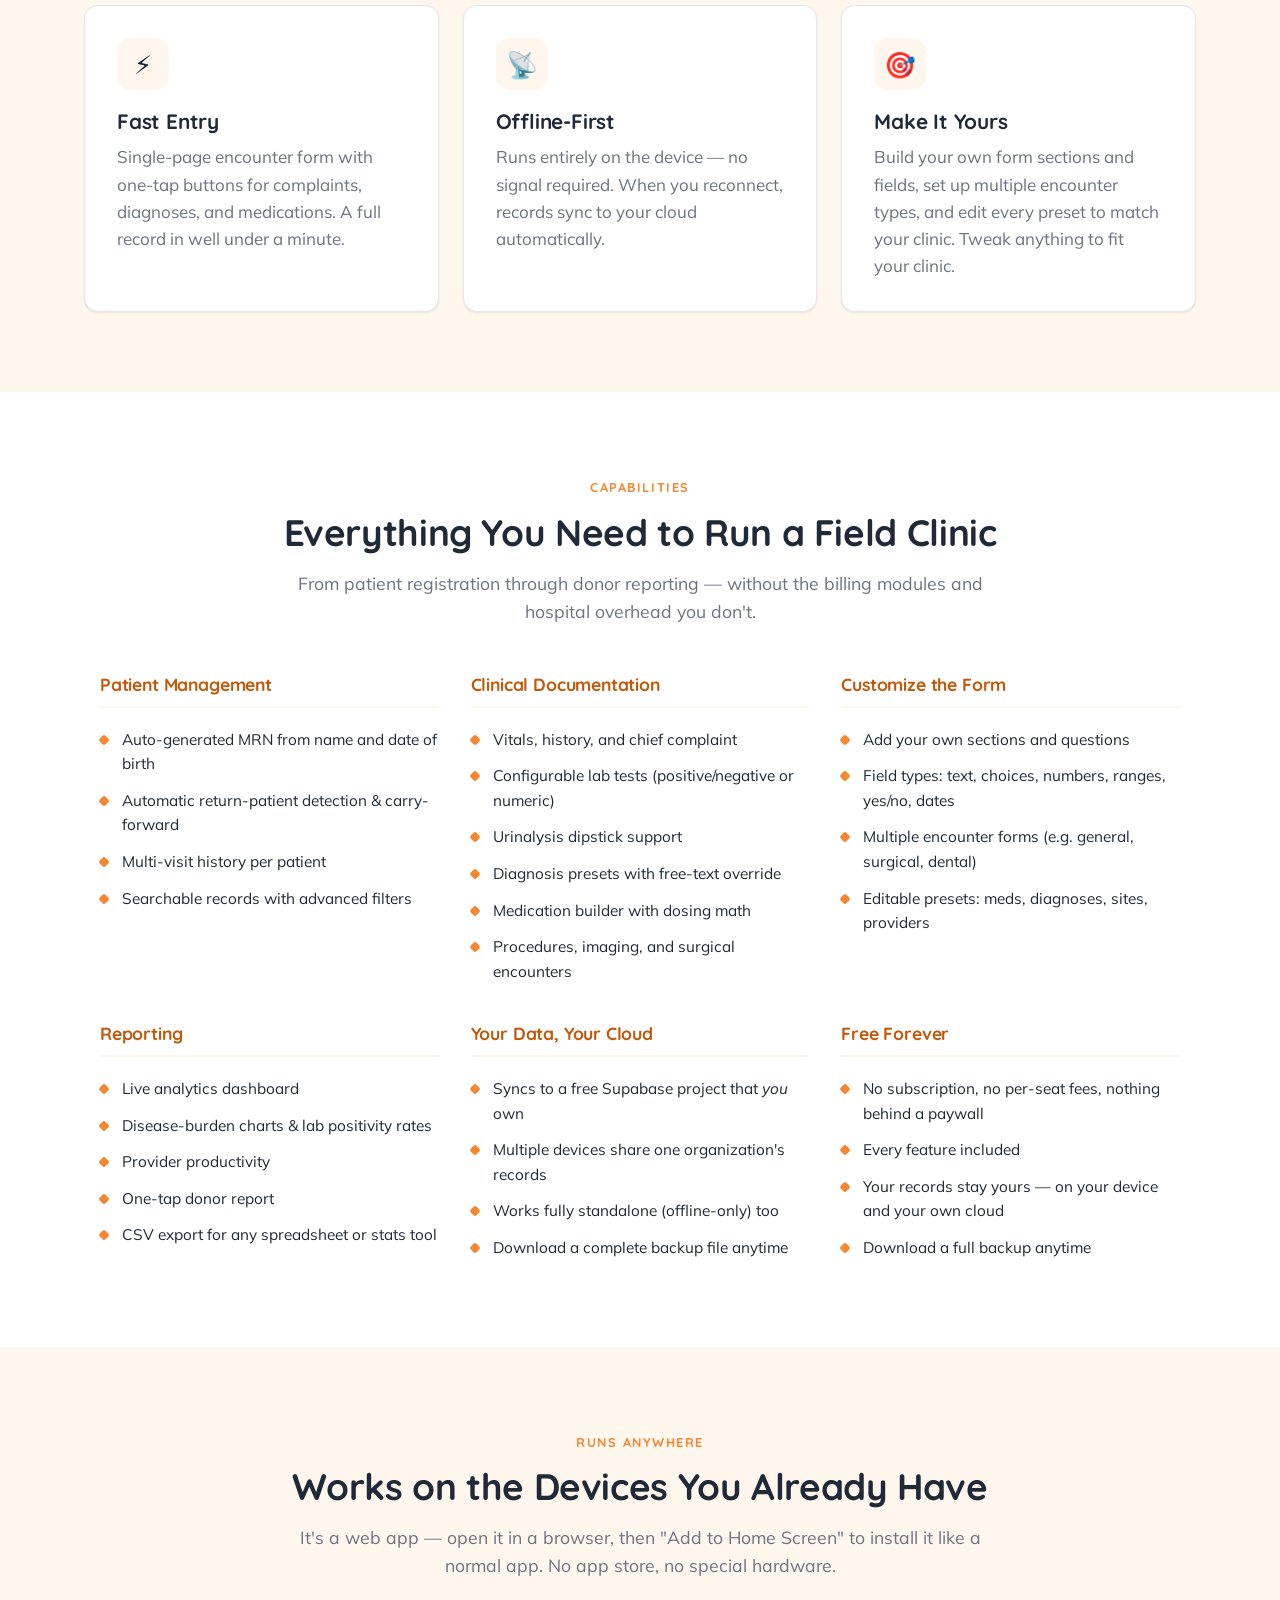
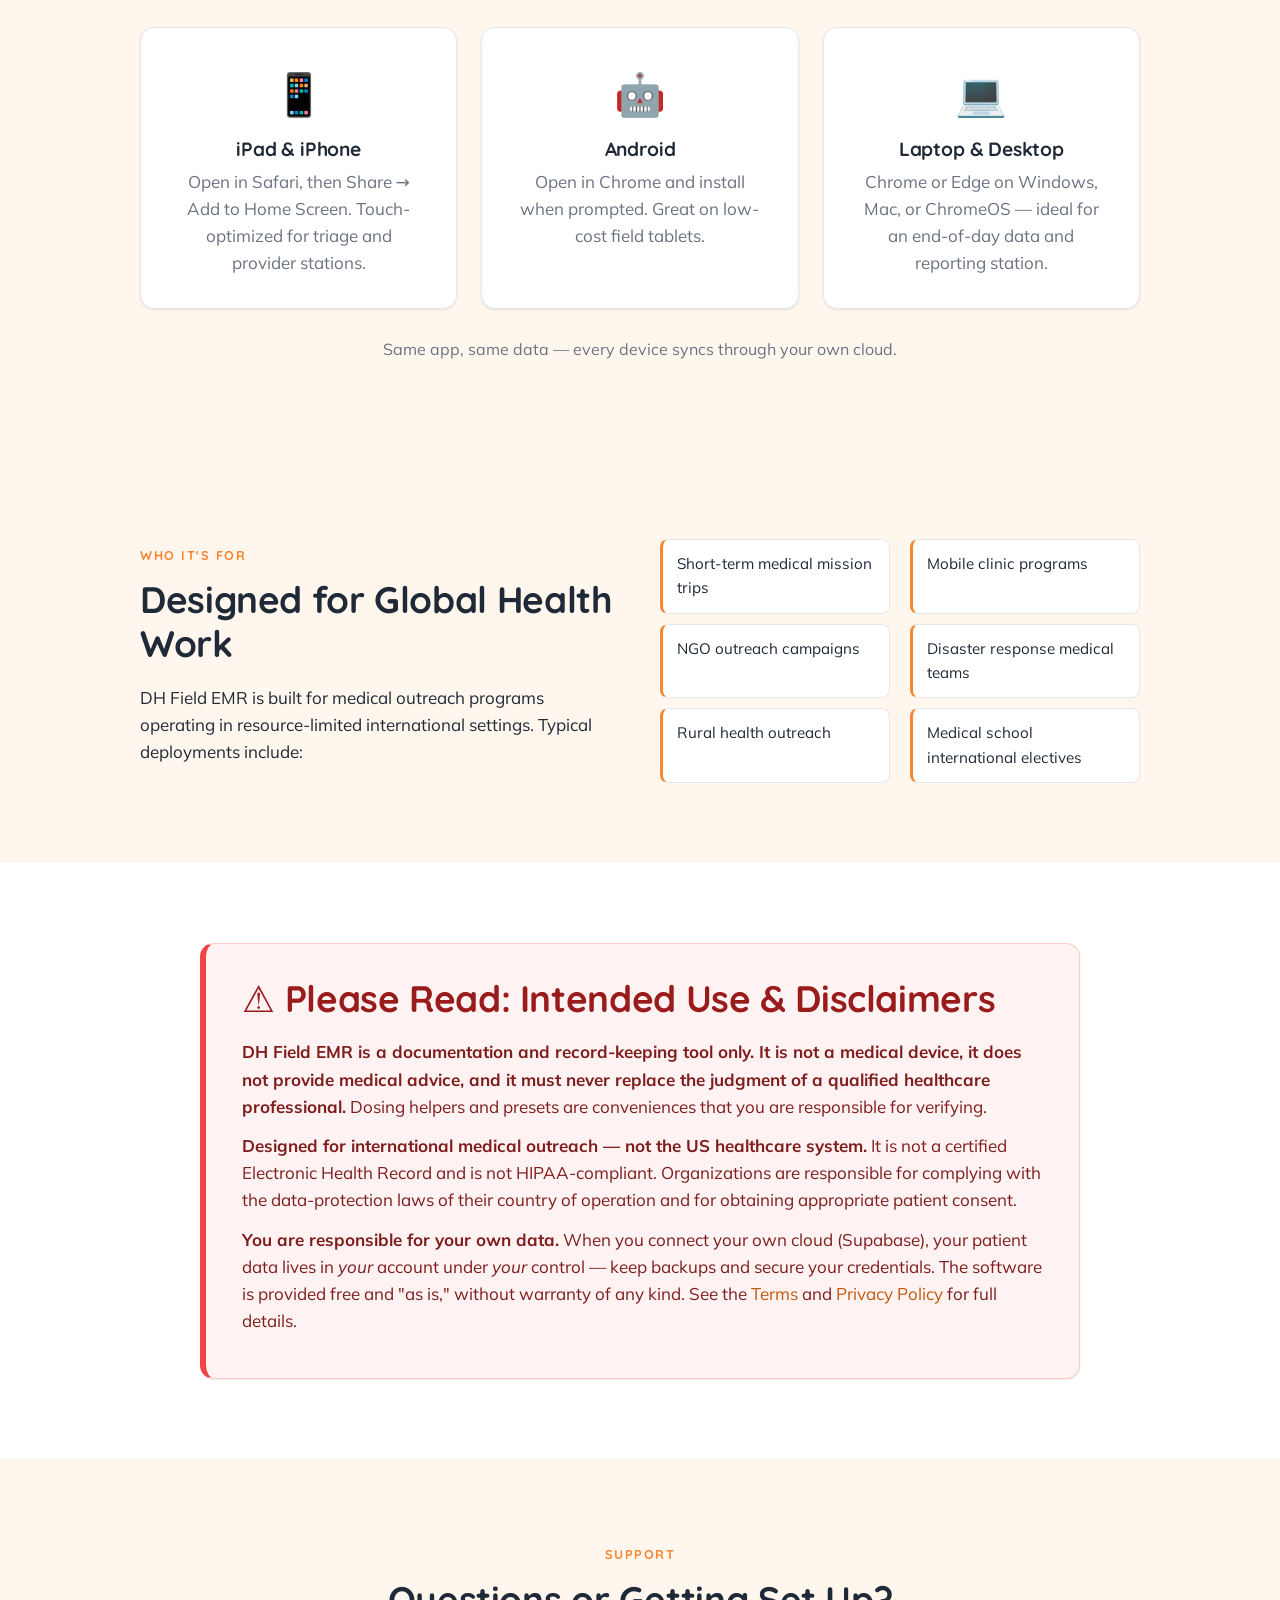
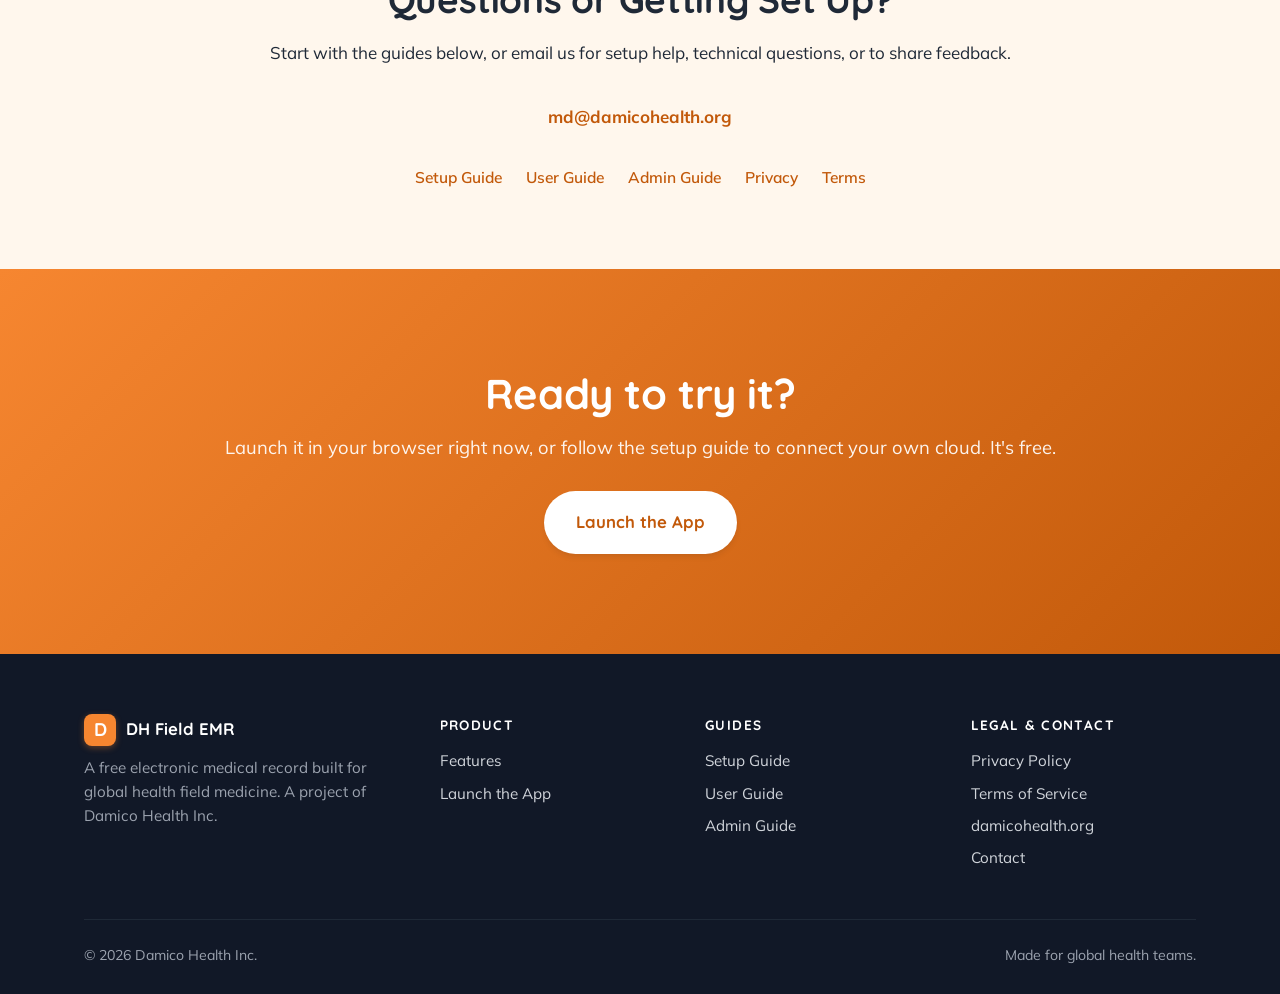
==== commit 580267f6: "Cache-bust styles.css (?v=20260530) so CSS updates reach returning visitors GitHub Pages serves CSS " ====
--- a/index.html
+++ b/index.html
@@ -34,7 +34,7 @@
 <link rel="preconnect" href="https://fonts.gstatic.com" crossorigin />
 <link href="https://fonts.googleapis.com/css2?family=Quicksand:wght@500;600;700&family=Mulish:wght@400;500;600;700&display=swap" rel="stylesheet" />
 
-<link rel="stylesheet" href="styles.css" />
+<link rel="stylesheet" href="styles.css?v=20260530" />
 
 <!-- Structured data -->
 <script type="application/ld+json">
--- a/styles.css
+++ b/styles.css
@@ -237,29 +237,17 @@
 /* iPad mockup */
 .device {
   width: 100%;
-  max-width: 440px;
-  aspect-ratio: 4/5.3;
+  max-width: 420px;
   background: #1f2937;
   border-radius: 34px;
   padding: 16px;
   box-shadow: 0 30px 60px -20px rgba(15,23,42,0.3), 0 10px 30px -10px rgba(15,23,42,0.2);
   position: relative;
 }
-.device::before {
-  content: "";
-  position: absolute;
-  inset: auto 0 8px 0;
-  margin: 0 auto;
-  width: 40%;
-  height: 4px;
-  background: #374151;
-  border-radius: 4px;
-}
 .device-screen {
   background: #fff;
   border-radius: 20px;
   width: 100%;
-  height: 100%;
   overflow: hidden;
   display: flex;
   flex-direction: column;
@@ -282,7 +270,7 @@
   border-radius: 4px;
   opacity: .9;
 }
-.mock-body { padding: 14px; display: grid; gap: 10px; flex: 1; }
+.mock-body { padding: 14px; display: flex; flex-direction: column; gap: 12px; min-height: 300px; }
 .mock-card {
   background: var(--cream);
   border: 1px solid #f6d9b6;
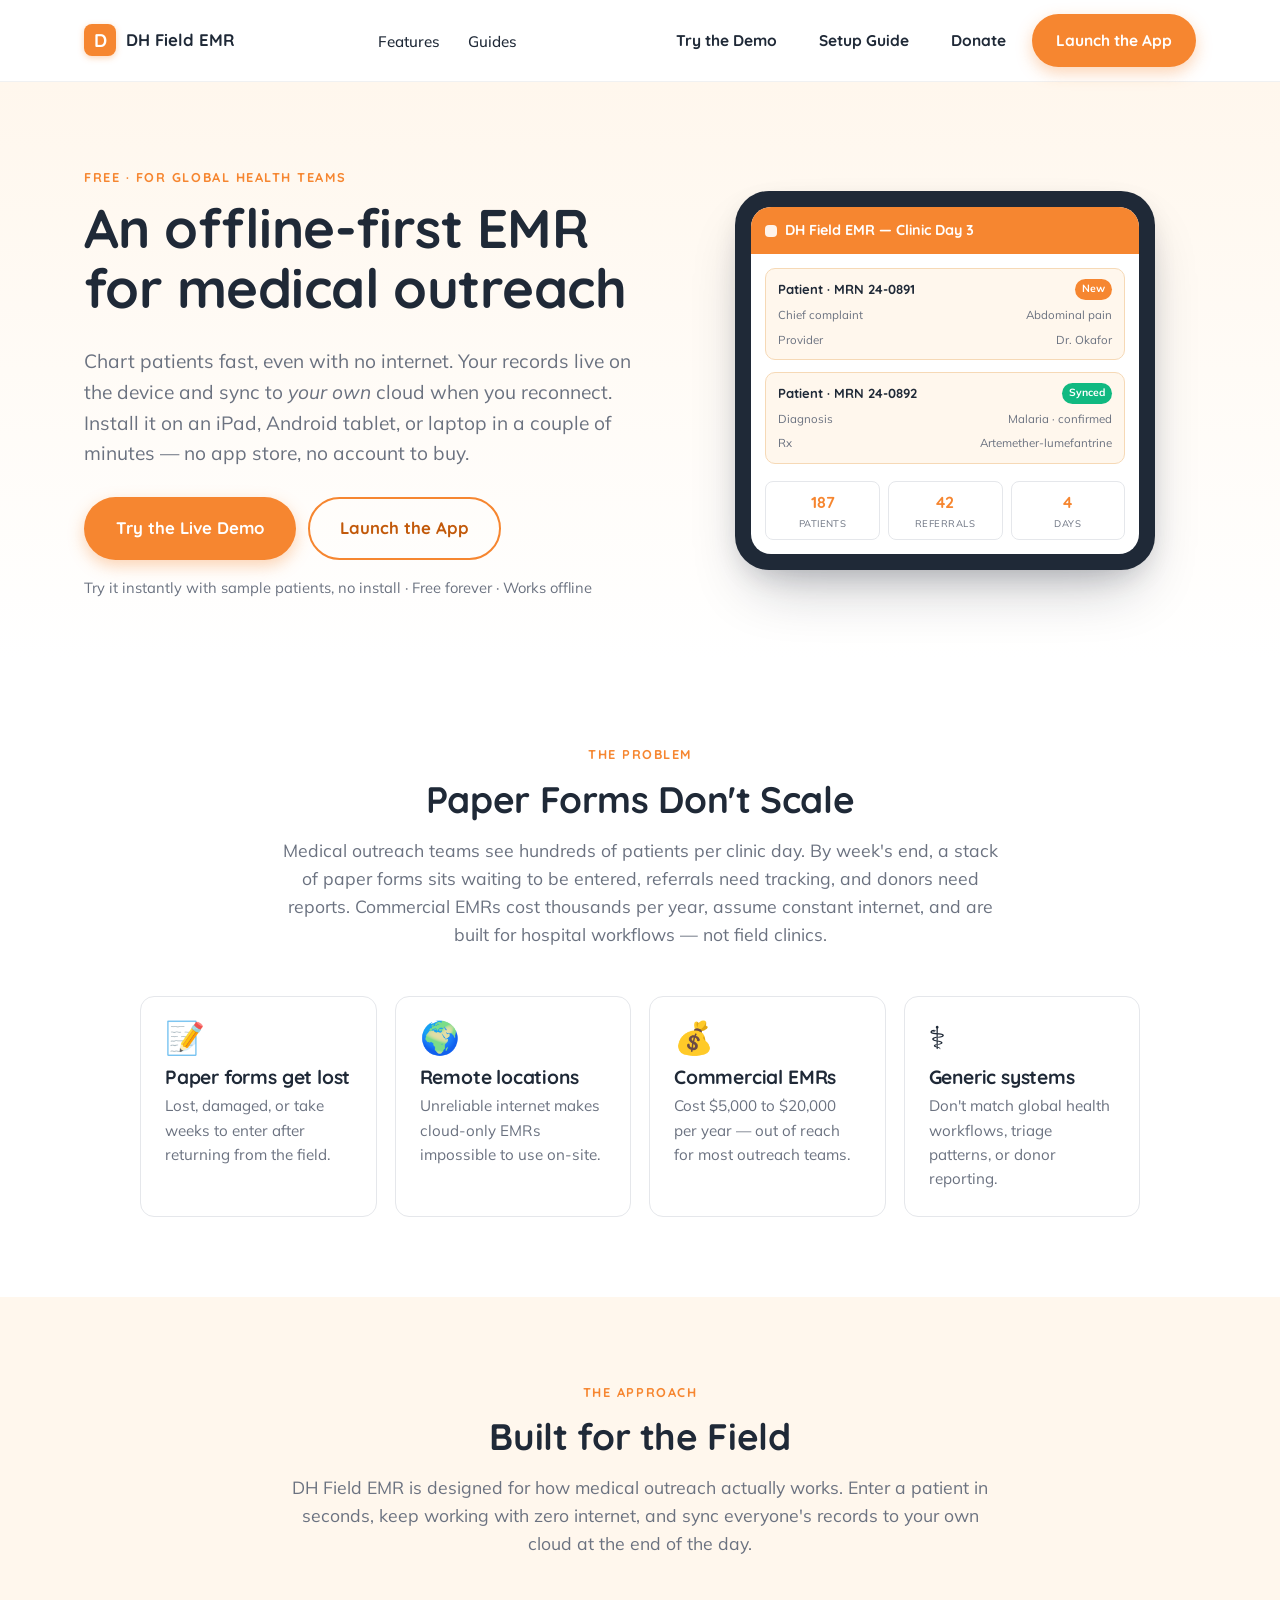
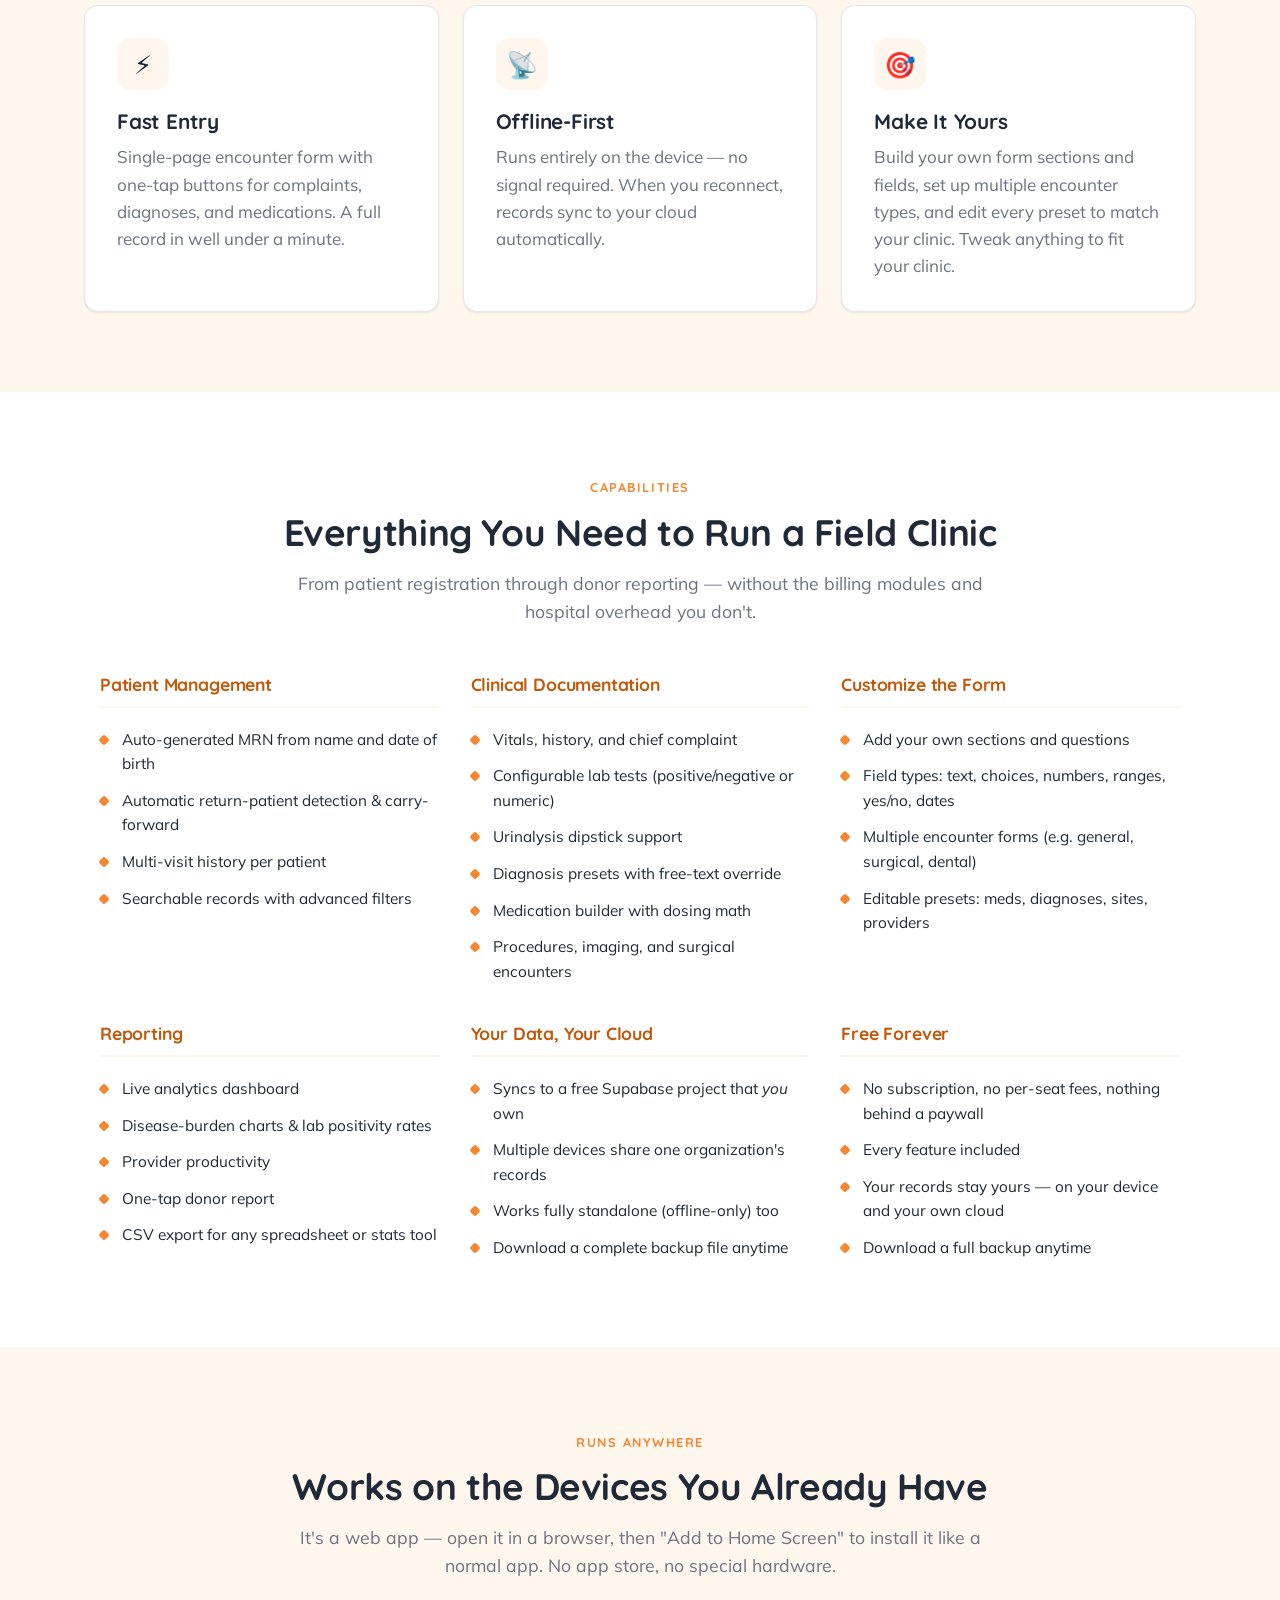
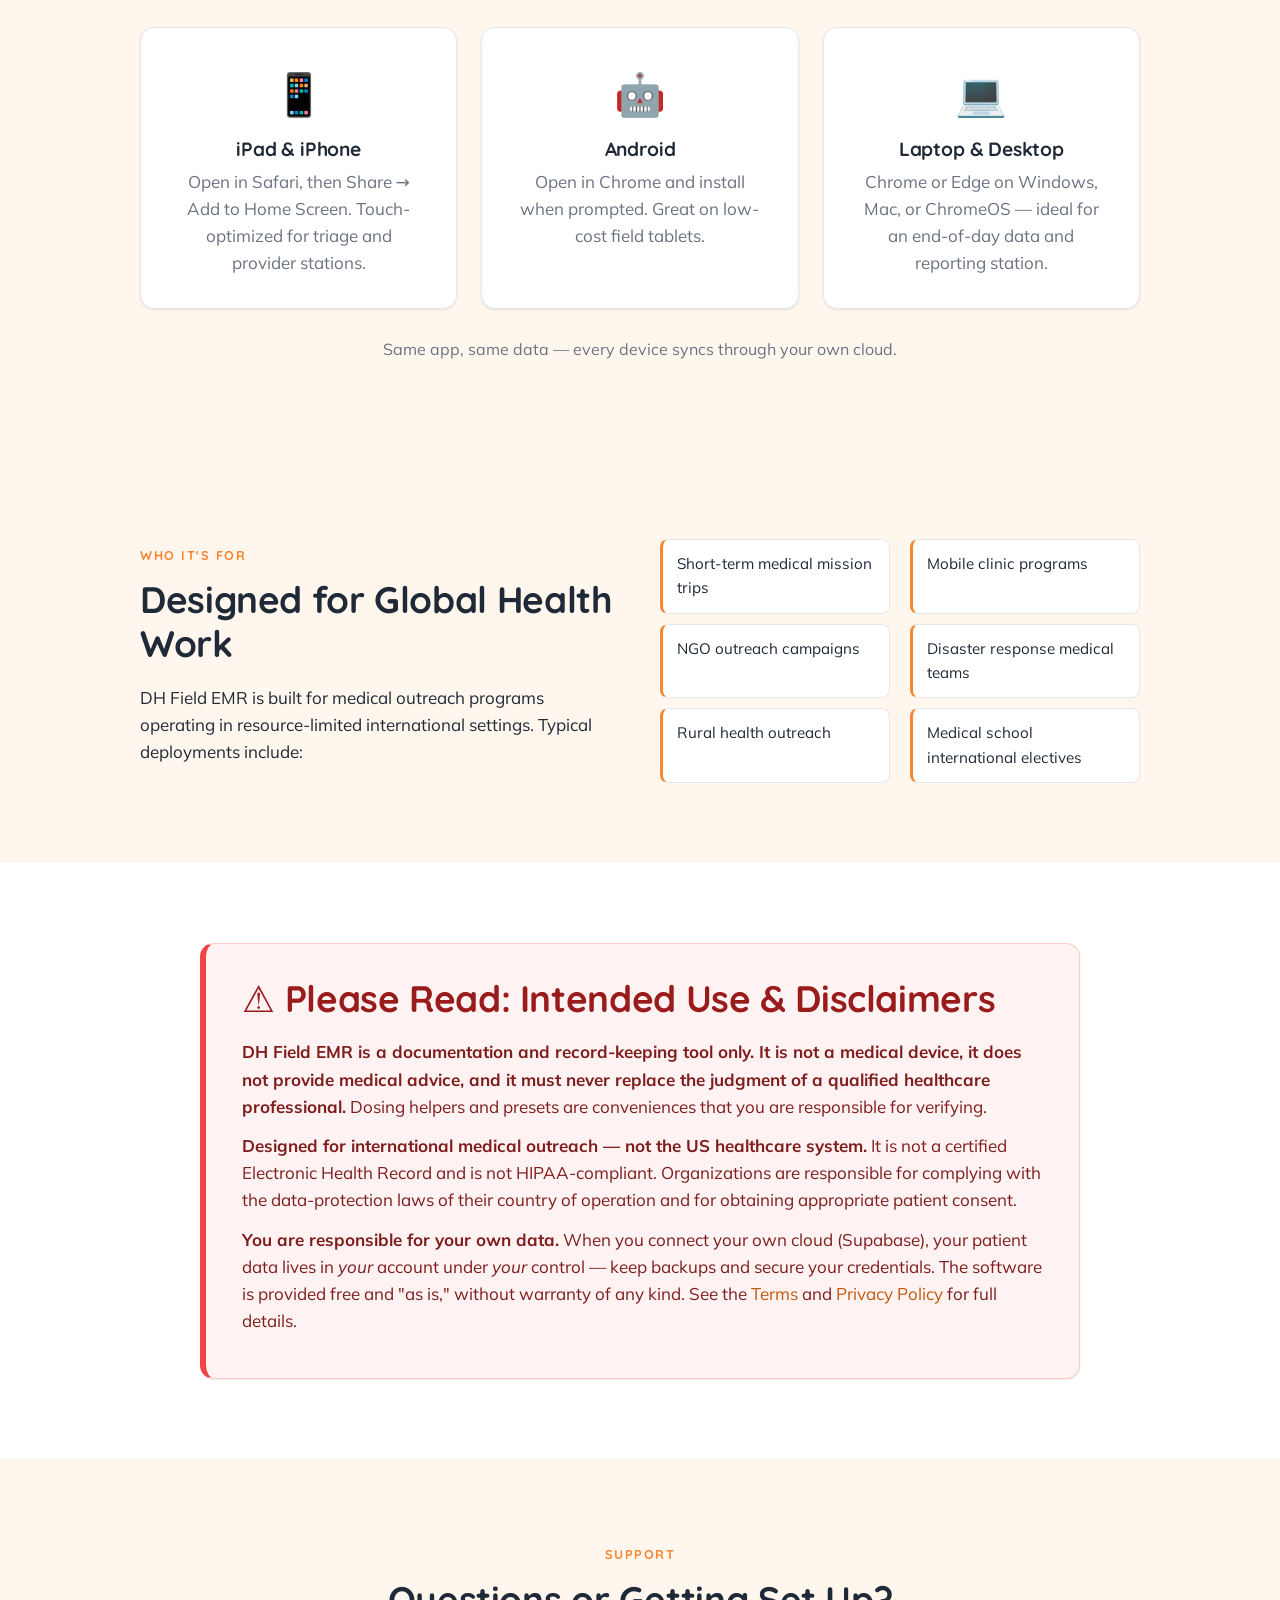
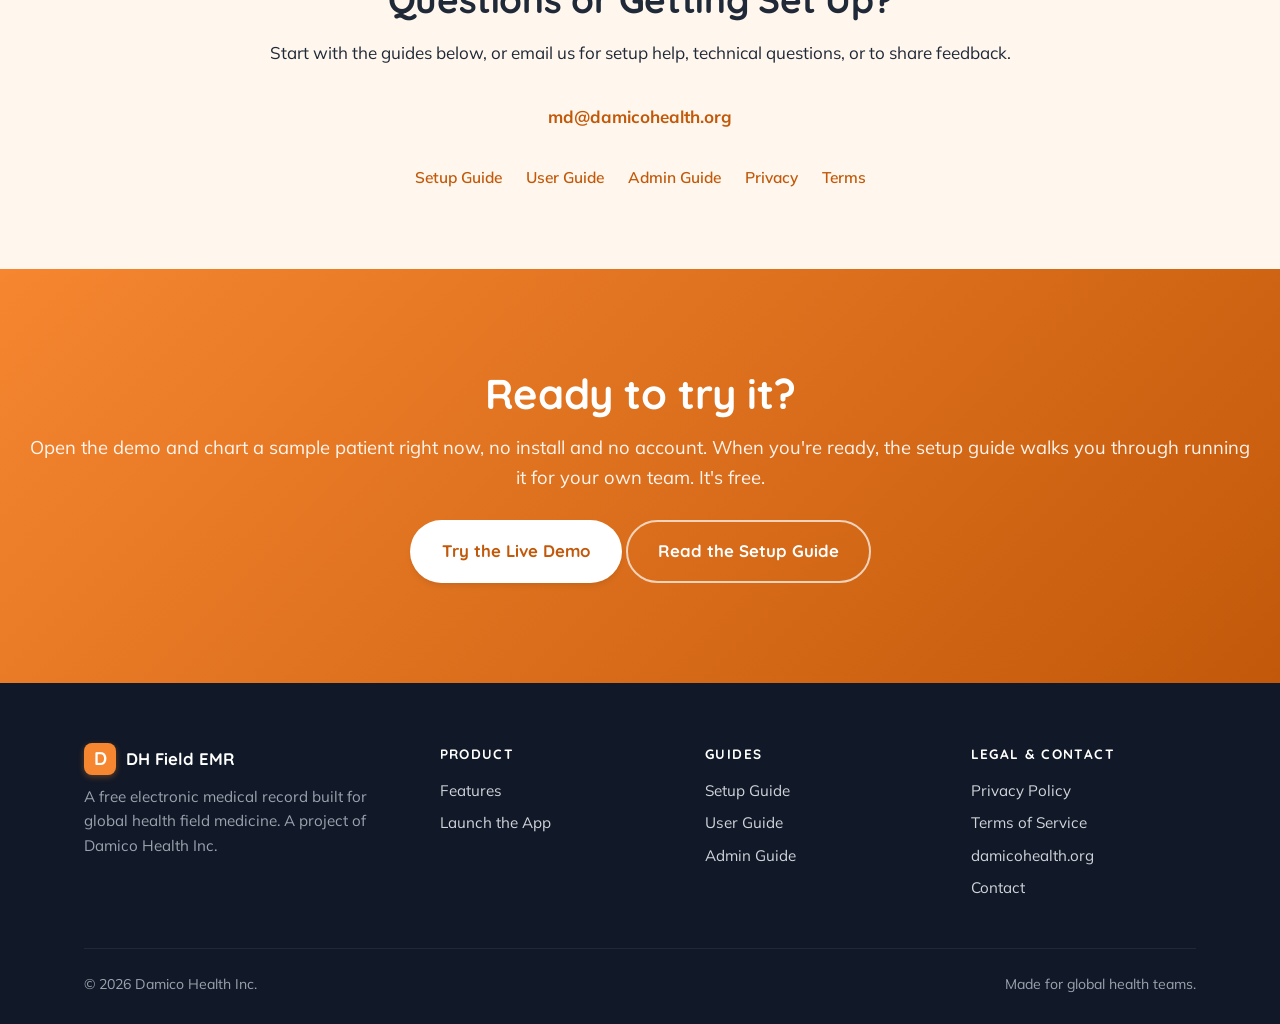
==== commit 8d67885c: "feat: add the in-browser demo at /demo/ and surface it across the site - /demo/ is the real EMR buil" ====
--- a/index.html
+++ b/index.html
@@ -34,7 +34,7 @@
 <link rel="preconnect" href="https://fonts.gstatic.com" crossorigin />
 <link href="https://fonts.googleapis.com/css2?family=Quicksand:wght@500;600;700&family=Mulish:wght@400;500;600;700&display=swap" rel="stylesheet" />
 
-<link rel="stylesheet" href="styles.css?v=20260530" />
+<link rel="stylesheet" href="styles.css?v=20260806" />
 
 <!-- Structured data -->
 <script type="application/ld+json">
@@ -69,12 +69,16 @@
       <ul class="nav-links">
         <li><a href="/#features">Features</a></li>
         <li><a href="/guides/">Guides</a></li>
+      <li class="nav-mobile-only"><a href="/demo/">Try the Demo</a></li>
+        <li class="nav-mobile-only"><a href="/guides/getting-started/">Setup Guide</a></li>
+        <li class="nav-mobile-only"><a href="https://www.paypal.com/donate/?hosted_button_id=36XWD8PJYBJRU" target="_blank" rel="noopener">Donate</a></li>
       </ul>
     </nav>
     <div class="nav-cta">
+      <a class="btn btn-ghost" href="/demo/">Try the Demo</a>
       <a class="btn btn-ghost" href="/guides/getting-started/">Setup Guide</a>
       <a class="btn btn-ghost" href="https://www.paypal.com/donate/?hosted_button_id=36XWD8PJYBJRU" target="_blank" rel="noopener">Donate</a>
-      <a class="btn btn-primary" href="https://damicohealth.github.io/dh-field-emr/pwa-next/">Launch the App</a>
+      <a class="btn btn-primary" href="https://damicohealth.github.io/dh-field-emr/pwa/">Launch the App</a>
       <button class="nav-toggle" aria-label="Toggle navigation" aria-expanded="false" id="navToggle">
         <span></span><span></span><span></span>
       </button>
@@ -92,10 +96,10 @@
       <h1>An offline-first EMR for medical outreach</h1>
       <p class="hero-lede">Chart patients fast, even with no internet. Your records live on the device and sync to <em>your own</em> cloud when you reconnect. Install it on an iPad, Android tablet, or laptop in a couple of minutes — no app store, no account to buy.</p>
       <div class="hero-ctas">
-        <a class="btn btn-primary btn-lg" href="https://damicohealth.github.io/dh-field-emr/pwa-next/">Launch the App</a>
-        <a class="btn btn-outline btn-lg" href="/guides/getting-started/">Read the Setup Guide</a>
-      </div>
-      <p class="hero-note">Free forever &middot; Works offline &middot; Runs on iPad, Android, and laptops</p>
+        <a class="btn btn-primary btn-lg" href="/demo/">Try the Live Demo</a>
+        <a class="btn btn-outline btn-lg" href="https://damicohealth.github.io/dh-field-emr/pwa/">Launch the App</a>
+      </div>
+      <p class="hero-note">Try it instantly with sample patients, no install &middot; Free forever &middot; Works offline</p>
     </div>
 
     <div class="hero-visual" aria-hidden="true">
@@ -347,8 +351,9 @@
 <!-- =======================  FINAL CTA  ======================= -->
 <section class="final-cta">
   <h2>Ready to try it?</h2>
-  <p>Launch it in your browser right now, or follow the setup guide to connect your own cloud. It's free.</p>
-  <a class="btn btn-light btn-lg" href="https://damicohealth.github.io/dh-field-emr/pwa-next/">Launch the App</a>
+  <p>Open the demo and chart a sample patient right now, no install and no account. When you're ready, the setup guide walks you through running it for your own team. It's free.</p>
+  <a class="btn btn-light btn-lg" href="/demo/">Try the Live Demo</a>
+  <a class="btn btn-outline-light btn-lg" href="/guides/getting-started/">Read the Setup Guide</a>
 </section>
 
 </main>
@@ -368,7 +373,7 @@
         <h4>Product</h4>
         <ul>
           <li><a href="#features">Features</a></li>
-          <li><a href="https://damicohealth.github.io/dh-field-emr/pwa-next/">Launch the App</a></li>
+          <li><a href="https://damicohealth.github.io/dh-field-emr/pwa/">Launch the App</a></li>
         </ul>
       </div>
       <div>
--- a/styles.css
+++ b/styles.css
@@ -125,6 +125,9 @@
   font-size: .95rem;
 }
 .nav-links a:hover { color: var(--orange); }
+/* Extra links surfaced only inside the mobile dropdown: the .nav-cta ghost
+   buttons are hidden under 860px and were otherwise unreachable on phones. */
+.nav-mobile-only { display: none; }
 .nav-cta { display: flex; gap: 10px; align-items: center; }
 .nav-toggle { display: none; background: none; border: 0; padding: 6px; cursor: pointer; }
 .nav-toggle span {
@@ -146,6 +149,7 @@
     border-bottom: 1px solid var(--border);
     gap: 14px;
   }
+  .nav.open .nav-links .nav-mobile-only { display: block; }
 }
 
 /* Buttons */
@@ -197,6 +201,14 @@
   box-shadow: var(--shadow-md);
 }
 .btn-light:hover { background: var(--cream); color: var(--orange-dark); }
+
+/* Outline button for use on the dark/coloured final-CTA band */
+.btn-outline-light {
+  background: transparent;
+  color: #fff;
+  border: 2px solid rgba(255, 255, 255, 0.7);
+}
+.btn-outline-light:hover { background: rgba(255, 255, 255, 0.14); border-color: #fff; }
 .btn-lg { padding: 16px 30px; font-size: 1.05rem; }
 
 /* Hero */
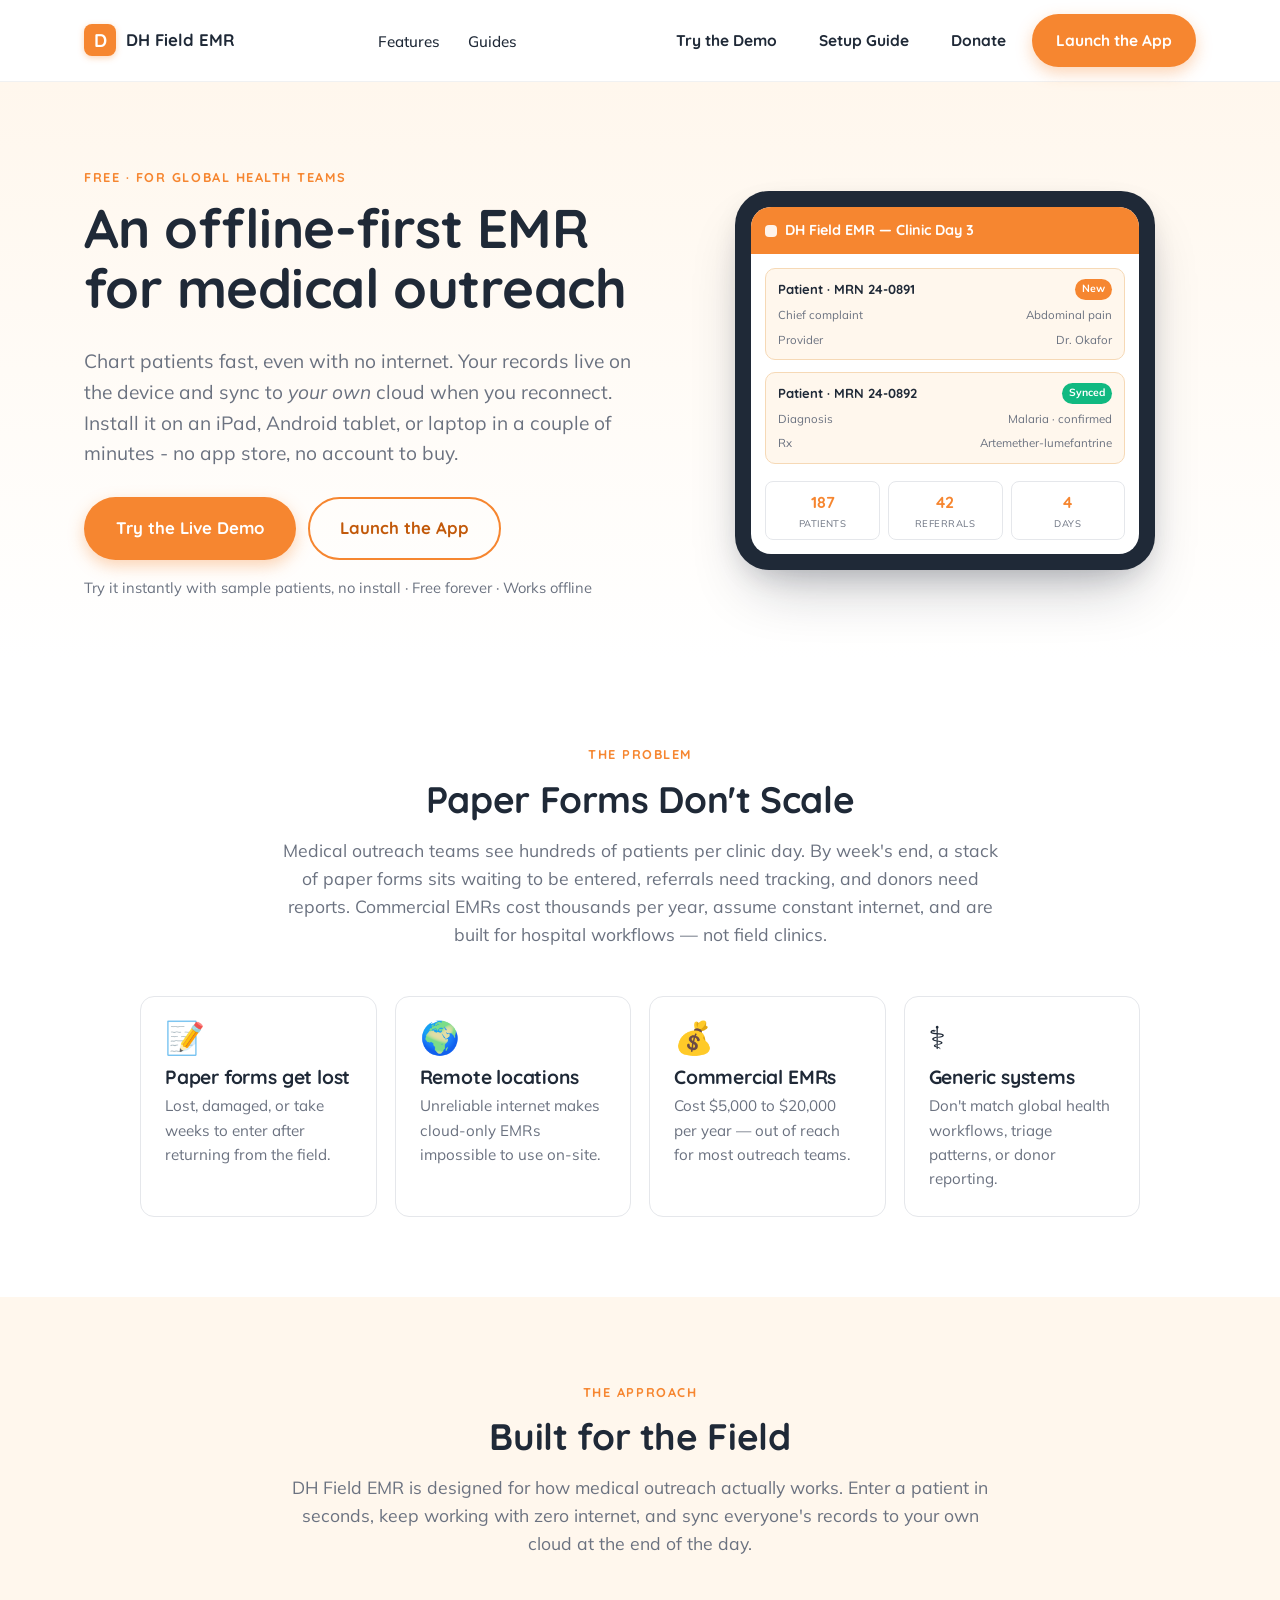
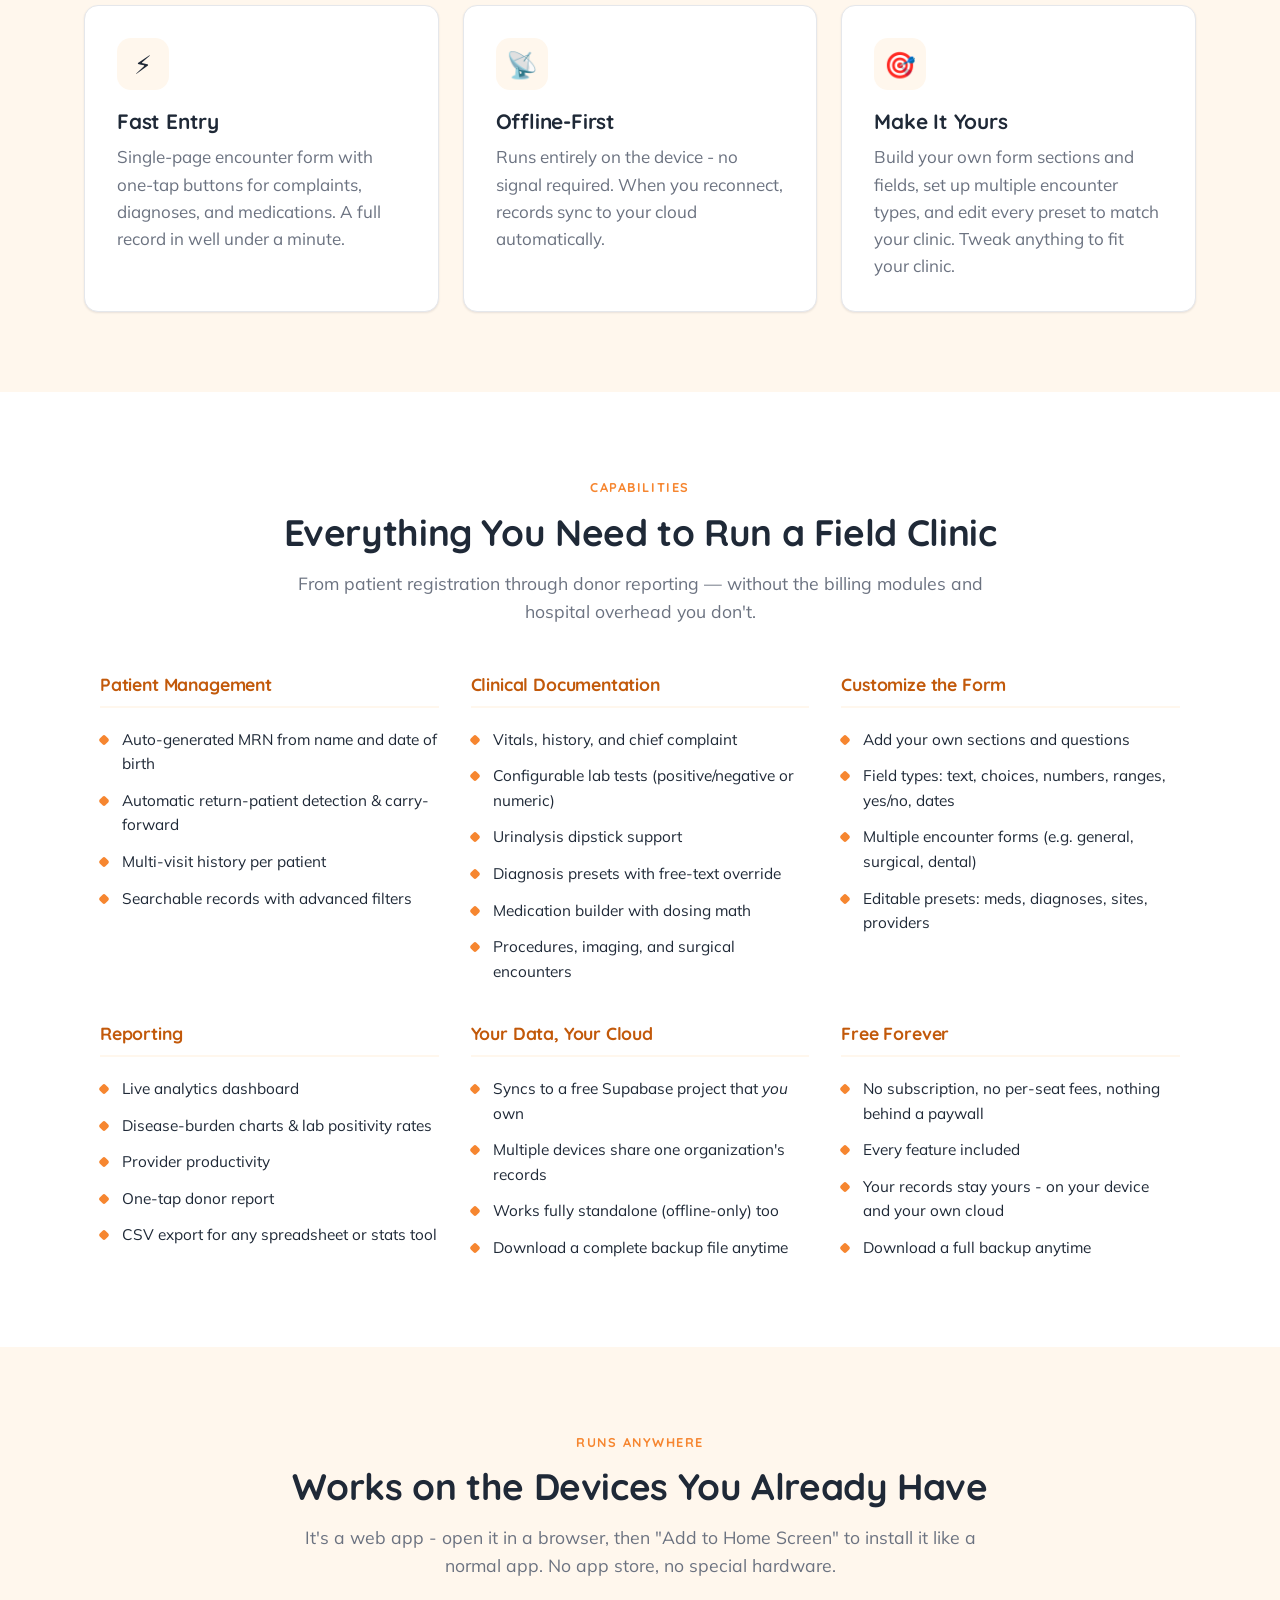
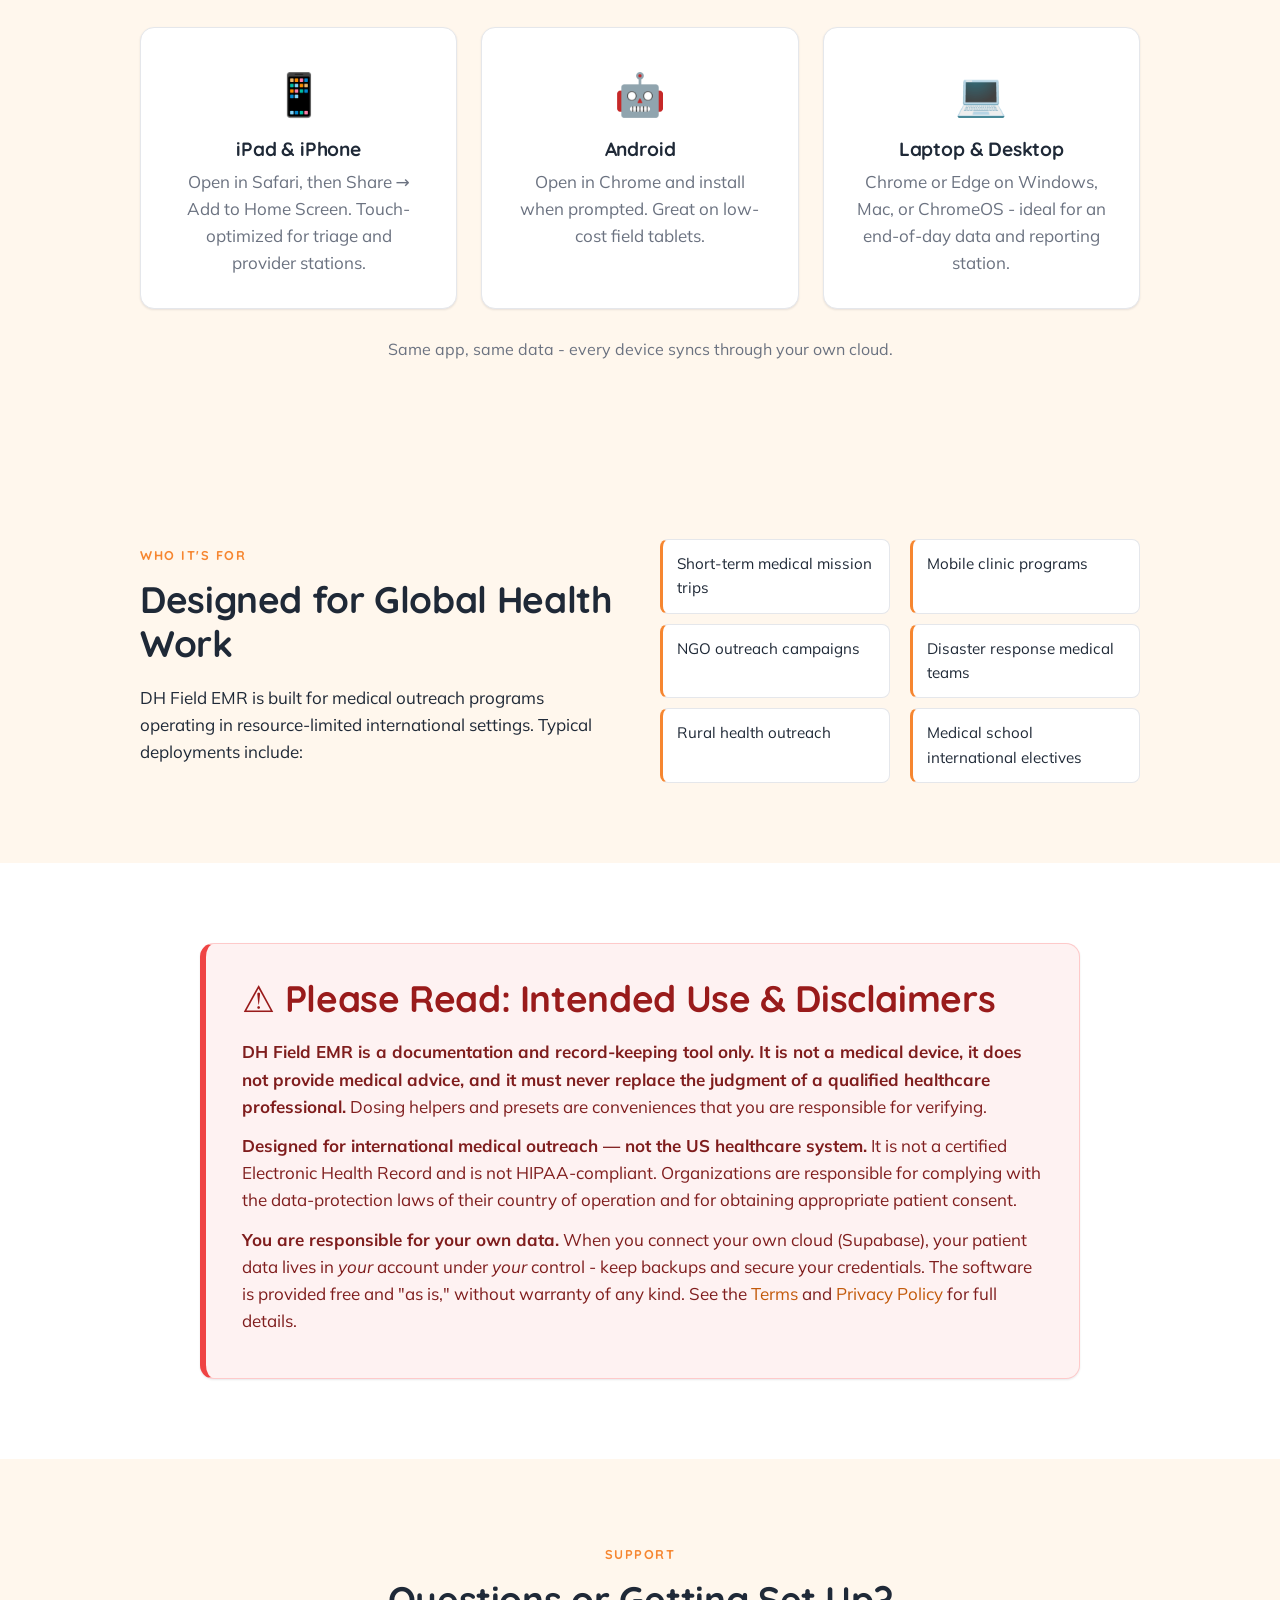
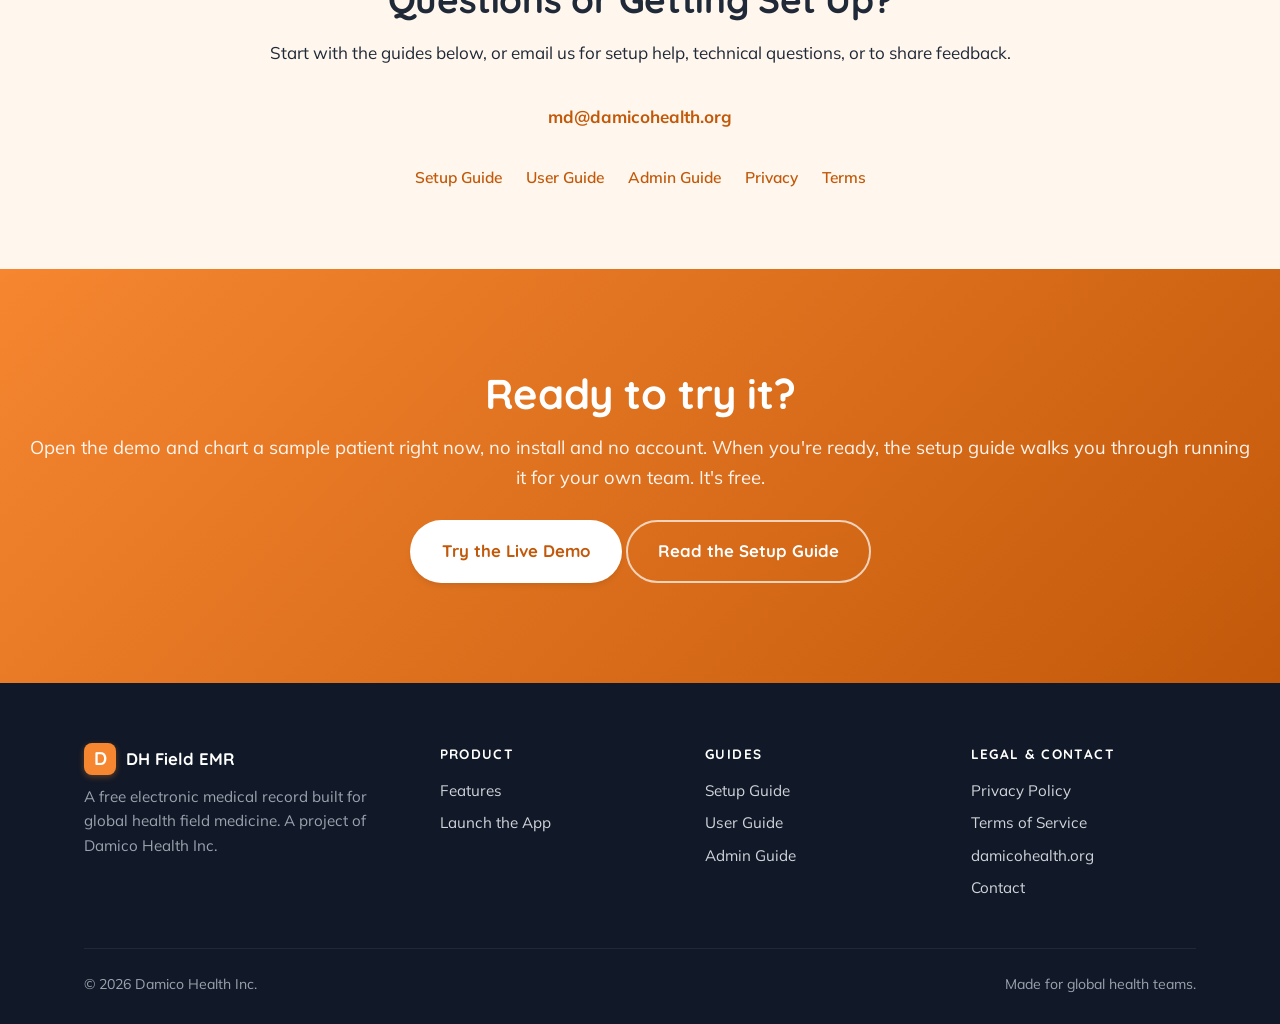
==== commit 8d61aa21: "guides: rewritten for the rebuilt app, and every link points at it The guides described the old vani" ====
--- a/index.html
+++ b/index.html
@@ -5,7 +5,7 @@
 <meta name="viewport" content="width=device-width, initial-scale=1" />
 <meta name="theme-color" content="#F68630" />
 
-<title>DH Field EMR — A free, offline-first EMR for medical outreach</title>
+<title>DH Field EMR - A free, offline-first EMR for medical outreach</title>
 <meta name="description" content="DH Field EMR is a free electronic medical record for global health and medical outreach teams. Runs in your browser, works offline, and syncs to your own cloud. Install it on an iPad, Android tablet, or laptop." />
 <meta name="keywords" content="field EMR, medical outreach, global health EMR, offline EMR, free EMR, PWA, Supabase, Damico Health" />
 <meta name="author" content="Damico Health Inc." />
@@ -14,14 +14,14 @@
 <!-- Open Graph -->
 <meta property="og:type" content="website" />
 <meta property="og:url" content="https://damicohealth.com/" />
-<meta property="og:title" content="DH Field EMR — A free, offline-first EMR for medical outreach" />
+<meta property="og:title" content="DH Field EMR - A free, offline-first EMR for medical outreach" />
 <meta property="og:description" content="Free. Runs in your browser, works offline, syncs to your own cloud. Set it up yourself in minutes." />
 <meta property="og:site_name" content="DH Field EMR" />
 <meta property="og:image" content="https://damicohealth.com/og-image.png" />
 
 <!-- Twitter -->
 <meta name="twitter:card" content="summary_large_image" />
-<meta name="twitter:title" content="DH Field EMR — A free, offline-first EMR for medical outreach" />
+<meta name="twitter:title" content="DH Field EMR - A free, offline-first EMR for medical outreach" />
 <meta name="twitter:description" content="Free. Runs in your browser, works offline, syncs to your own cloud." />
 <meta name="twitter:image" content="https://damicohealth.com/og-image.png" />
 
@@ -78,7 +78,7 @@
       <a class="btn btn-ghost" href="/demo/">Try the Demo</a>
       <a class="btn btn-ghost" href="/guides/getting-started/">Setup Guide</a>
       <a class="btn btn-ghost" href="https://www.paypal.com/donate/?hosted_button_id=36XWD8PJYBJRU" target="_blank" rel="noopener">Donate</a>
-      <a class="btn btn-primary" href="https://damicohealth.github.io/dh-field-emr/pwa/">Launch the App</a>
+      <a class="btn btn-primary" href="https://damicohealth.github.io/dh-field-emr/pwa-react/">Launch the App</a>
       <button class="nav-toggle" aria-label="Toggle navigation" aria-expanded="false" id="navToggle">
         <span></span><span></span><span></span>
       </button>
@@ -94,10 +94,10 @@
     <div class="hero-copy">
       <span class="eyebrow">Free · For global health teams</span>
       <h1>An offline-first EMR for medical outreach</h1>
-      <p class="hero-lede">Chart patients fast, even with no internet. Your records live on the device and sync to <em>your own</em> cloud when you reconnect. Install it on an iPad, Android tablet, or laptop in a couple of minutes — no app store, no account to buy.</p>
+      <p class="hero-lede">Chart patients fast, even with no internet. Your records live on the device and sync to <em>your own</em> cloud when you reconnect. Install it on an iPad, Android tablet, or laptop in a couple of minutes - no app store, no account to buy.</p>
       <div class="hero-ctas">
         <a class="btn btn-primary btn-lg" href="/demo/">Try the Live Demo</a>
-        <a class="btn btn-outline btn-lg" href="https://damicohealth.github.io/dh-field-emr/pwa/">Launch the App</a>
+        <a class="btn btn-outline btn-lg" href="https://damicohealth.github.io/dh-field-emr/pwa-react/">Launch the App</a>
       </div>
       <p class="hero-note">Try it instantly with sample patients, no install &middot; Free forever &middot; Works offline</p>
     </div>
@@ -185,7 +185,7 @@
       <div class="solution-card">
         <div class="solution-icon" aria-hidden="true">📡</div>
         <h3>Offline-First</h3>
-        <p>Runs entirely on the device — no signal required. When you reconnect, records sync to your cloud automatically.</p>
+        <p>Runs entirely on the device - no signal required. When you reconnect, records sync to your cloud automatically.</p>
       </div>
       <div class="solution-card">
         <div class="solution-icon" aria-hidden="true">🎯</div>
@@ -258,7 +258,7 @@
         <ul>
           <li>No subscription, no per-seat fees, nothing behind a paywall</li>
           <li>Every feature included</li>
-          <li>Your records stay yours — on your device and your own cloud</li>
+          <li>Your records stay yours - on your device and your own cloud</li>
           <li>Download a full backup anytime</li>
         </ul>
       </div>
@@ -272,7 +272,7 @@
     <div class="section-head">
       <span class="eyebrow">Runs anywhere</span>
       <h2>Works on the Devices You Already Have</h2>
-      <p>It's a web app — open it in a browser, then "Add to Home Screen" to install it like a normal app. No app store, no special hardware.</p>
+      <p>It's a web app - open it in a browser, then "Add to Home Screen" to install it like a normal app. No app store, no special hardware.</p>
     </div>
     <div class="platform-grid">
       <div class="platform-card">
@@ -288,10 +288,10 @@
       <div class="platform-card">
         <div class="icon" aria-hidden="true">💻</div>
         <h3>Laptop &amp; Desktop</h3>
-        <p>Chrome or Edge on Windows, Mac, or ChromeOS — ideal for an end-of-day data and reporting station.</p>
-      </div>
-    </div>
-    <p class="platform-note">Same app, same data — every device syncs through your own cloud.</p>
+        <p>Chrome or Edge on Windows, Mac, or ChromeOS - ideal for an end-of-day data and reporting station.</p>
+      </div>
+    </div>
+    <p class="platform-note">Same app, same data - every device syncs through your own cloud.</p>
   </div>
 </section>
 
@@ -324,7 +324,7 @@
       <h2><span aria-hidden="true">⚠️</span> Please Read: Intended Use &amp; Disclaimers</h2>
       <p><strong>DH Field EMR is a documentation and record-keeping tool only. It is not a medical device, it does not provide medical advice, and it must never replace the judgment of a qualified healthcare professional.</strong> Dosing helpers and presets are conveniences that you are responsible for verifying.</p>
       <p><strong>Designed for international medical outreach &mdash; not the US healthcare system.</strong> It is not a certified Electronic Health Record and is not HIPAA-compliant. Organizations are responsible for complying with the data-protection laws of their country of operation and for obtaining appropriate patient consent.</p>
-      <p><strong>You are responsible for your own data.</strong> When you connect your own cloud (Supabase), your patient data lives in <em>your</em> account under <em>your</em> control — keep backups and secure your credentials. The software is provided free and "as is," without warranty of any kind. See the <a href="/terms/">Terms</a> and <a href="/privacy/">Privacy Policy</a> for full details.</p>
+      <p><strong>You are responsible for your own data.</strong> When you connect your own cloud (Supabase), your patient data lives in <em>your</em> account under <em>your</em> control - keep backups and secure your credentials. The software is provided free and "as is," without warranty of any kind. See the <a href="/terms/">Terms</a> and <a href="/privacy/">Privacy Policy</a> for full details.</p>
     </div>
   </div>
 </section>
@@ -373,7 +373,7 @@
         <h4>Product</h4>
         <ul>
           <li><a href="#features">Features</a></li>
-          <li><a href="https://damicohealth.github.io/dh-field-emr/pwa/">Launch the App</a></li>
+          <li><a href="https://damicohealth.github.io/dh-field-emr/pwa-react/">Launch the App</a></li>
         </ul>
       </div>
       <div>
--- a/styles.css
+++ b/styles.css
@@ -1,5 +1,5 @@
 /* =========================================================
-   DH Field EMR — damicohealth.com stylesheet
+   DH Field EMR - damicohealth.com stylesheet
    ========================================================= */
 
 :root {
